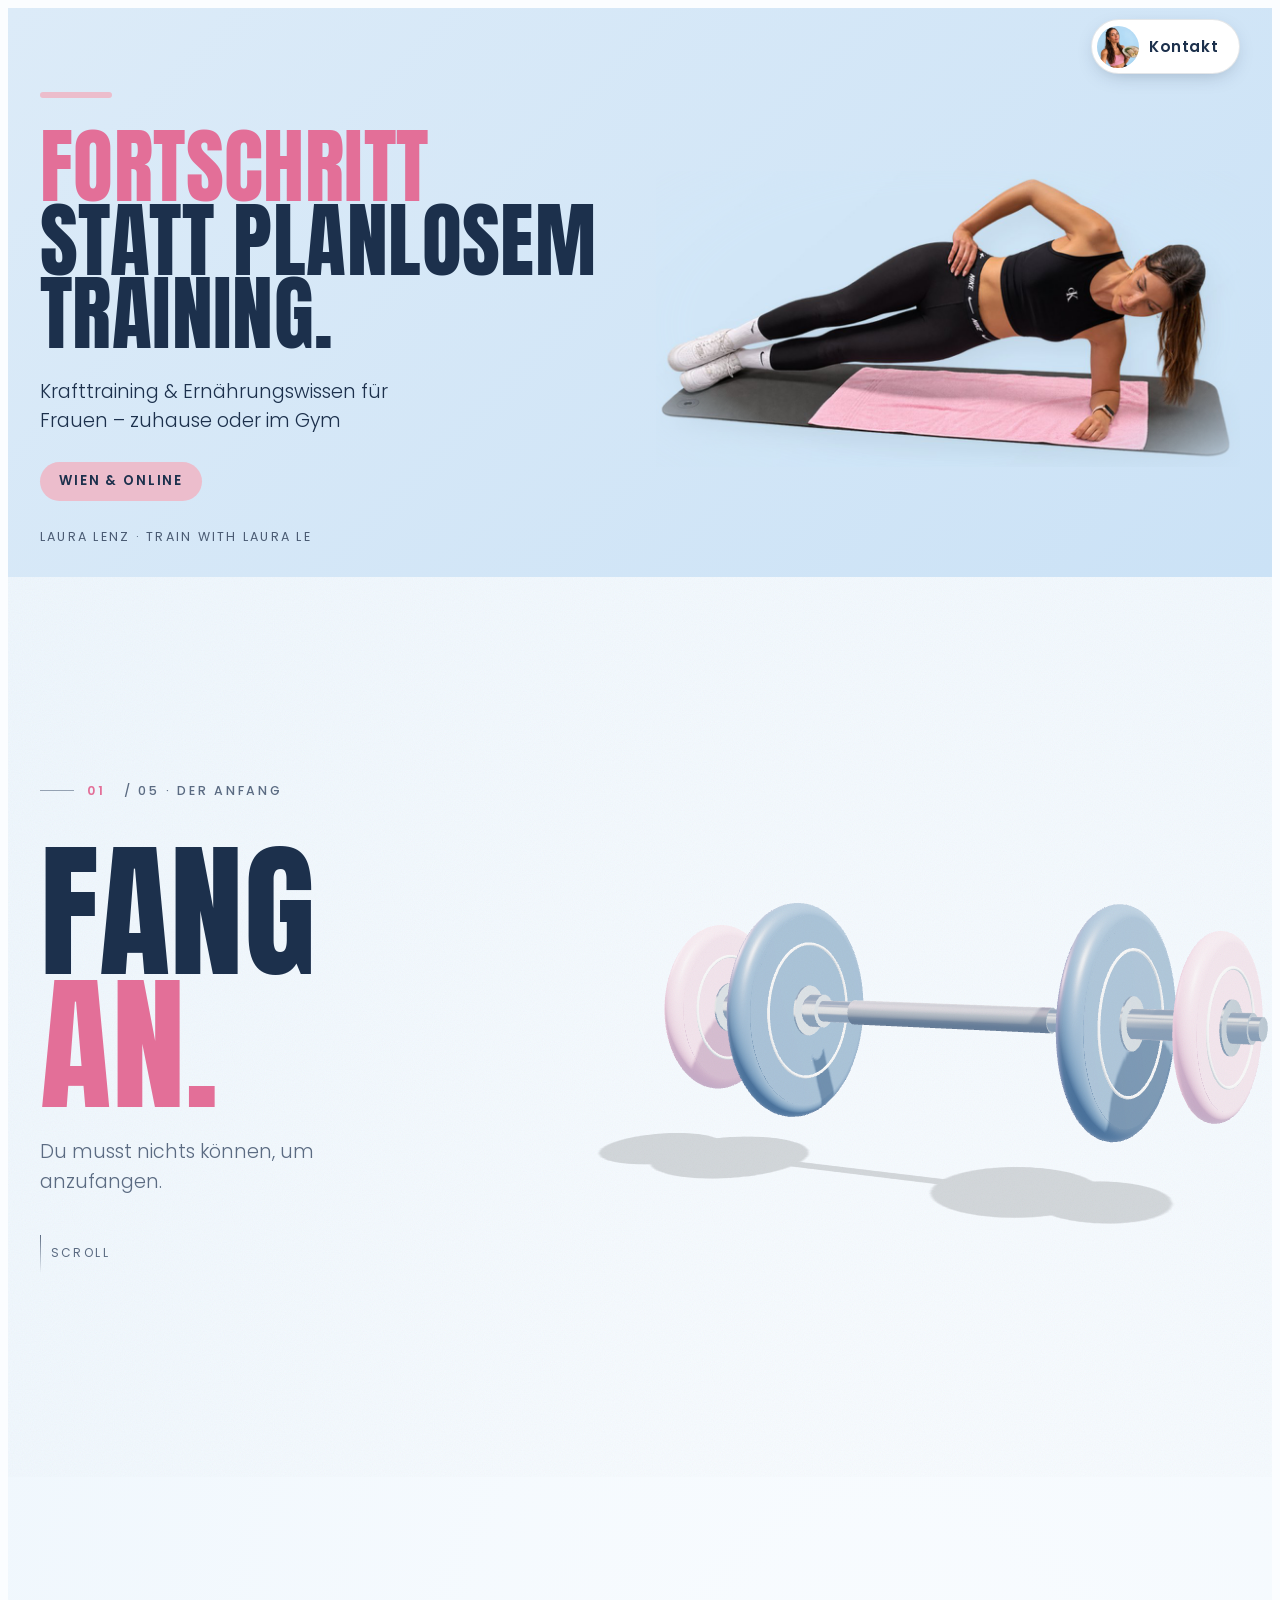
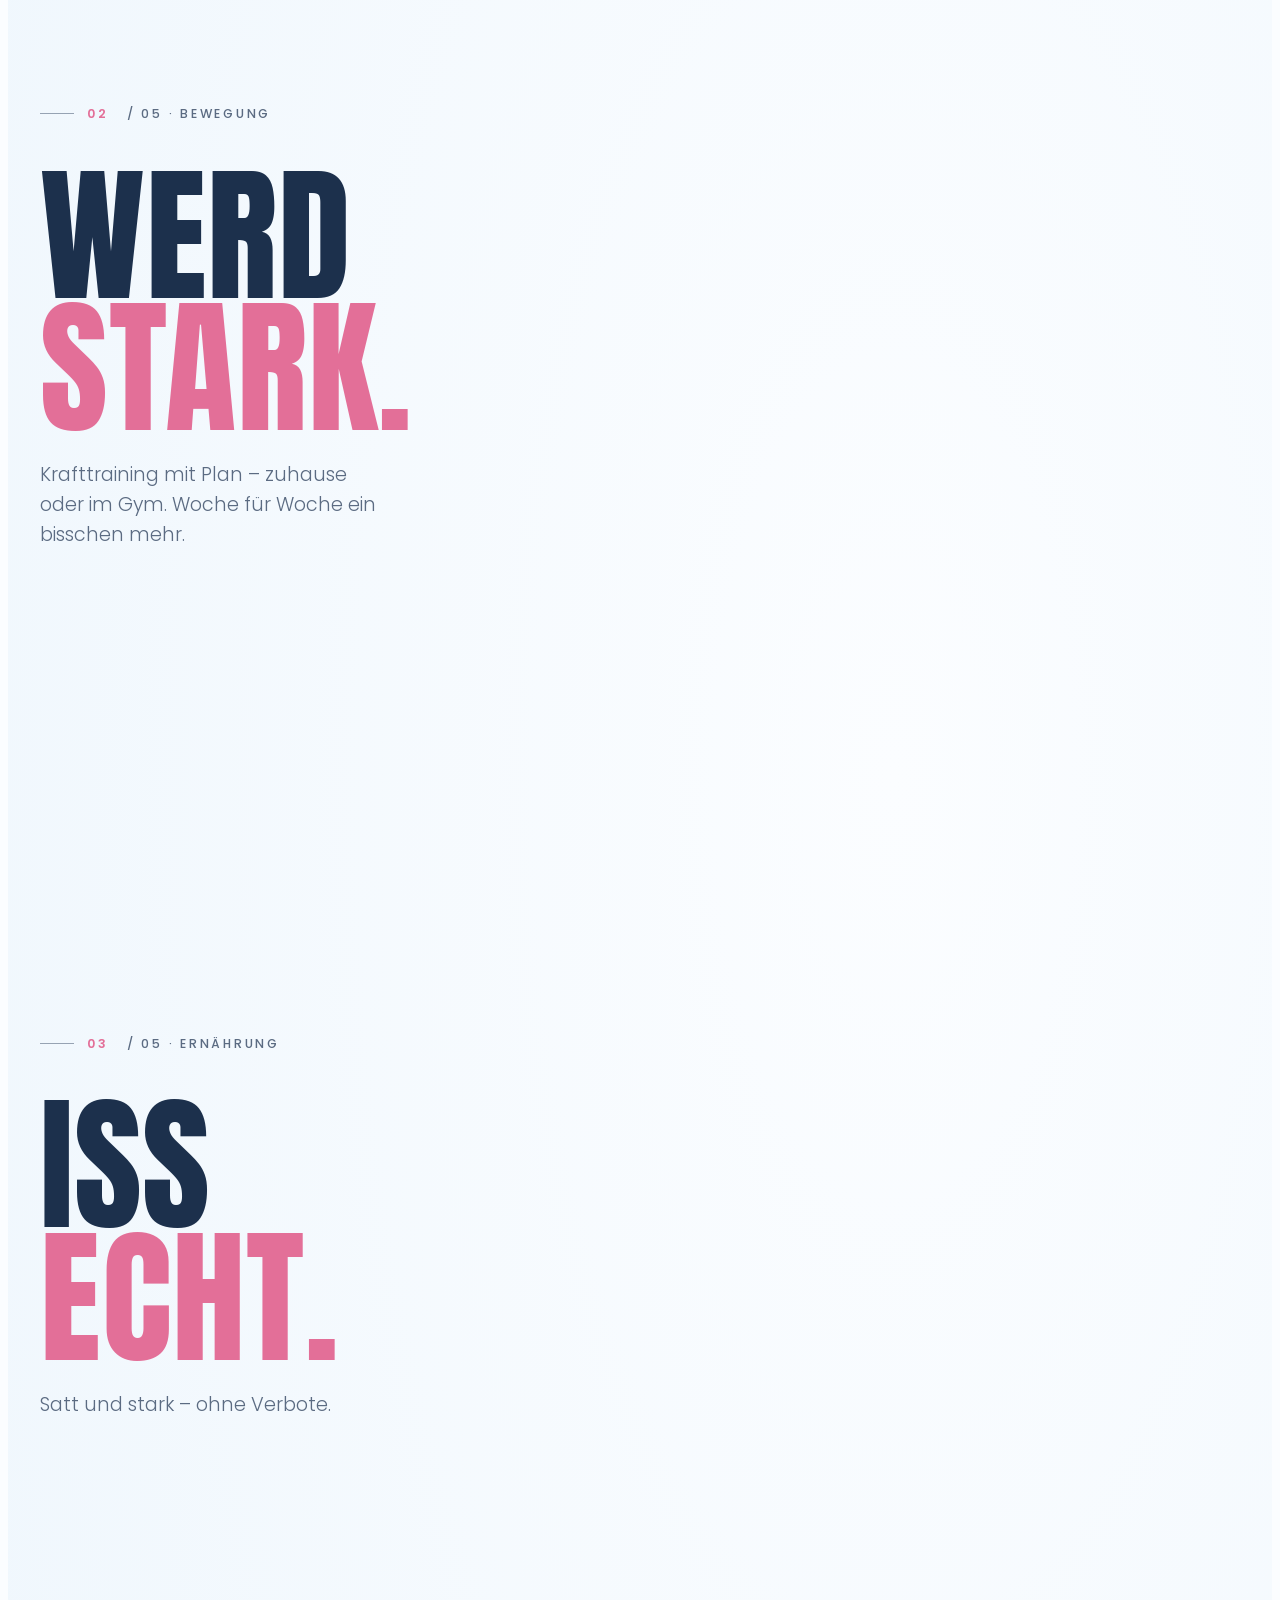
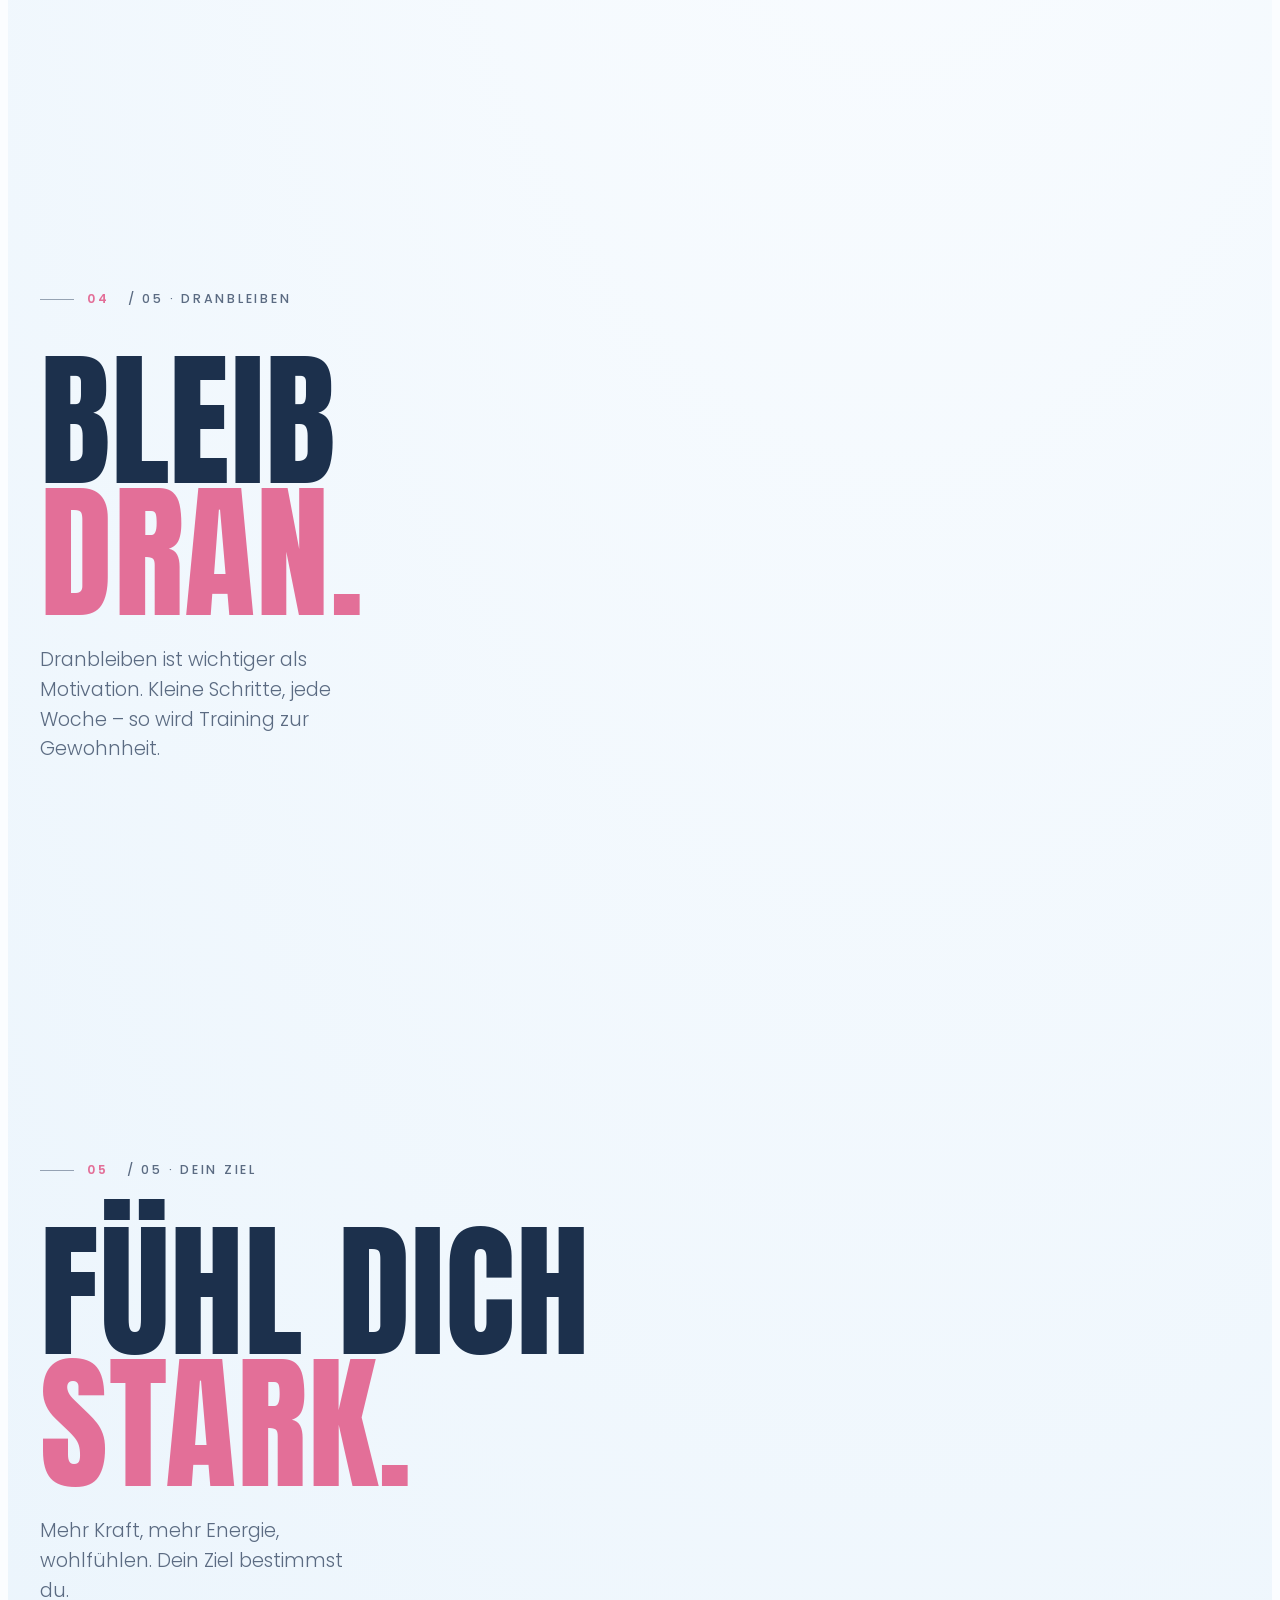
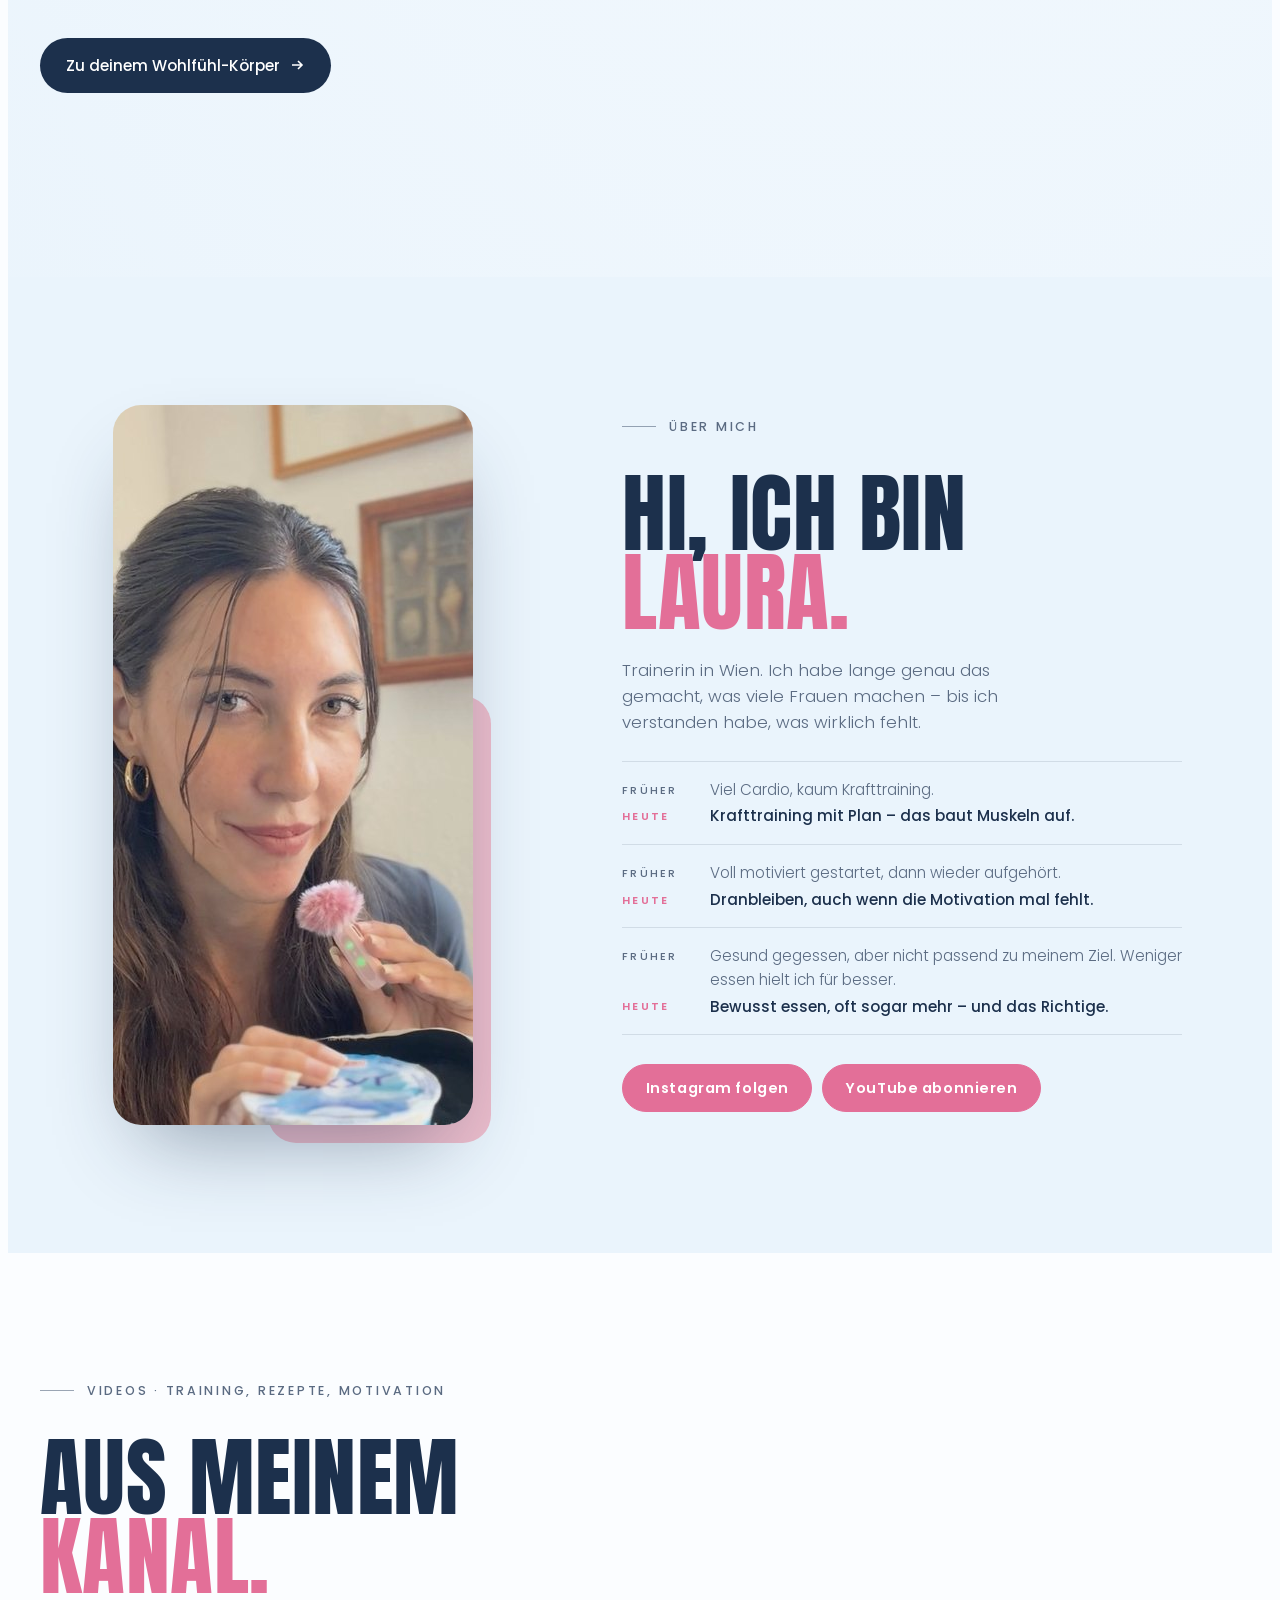
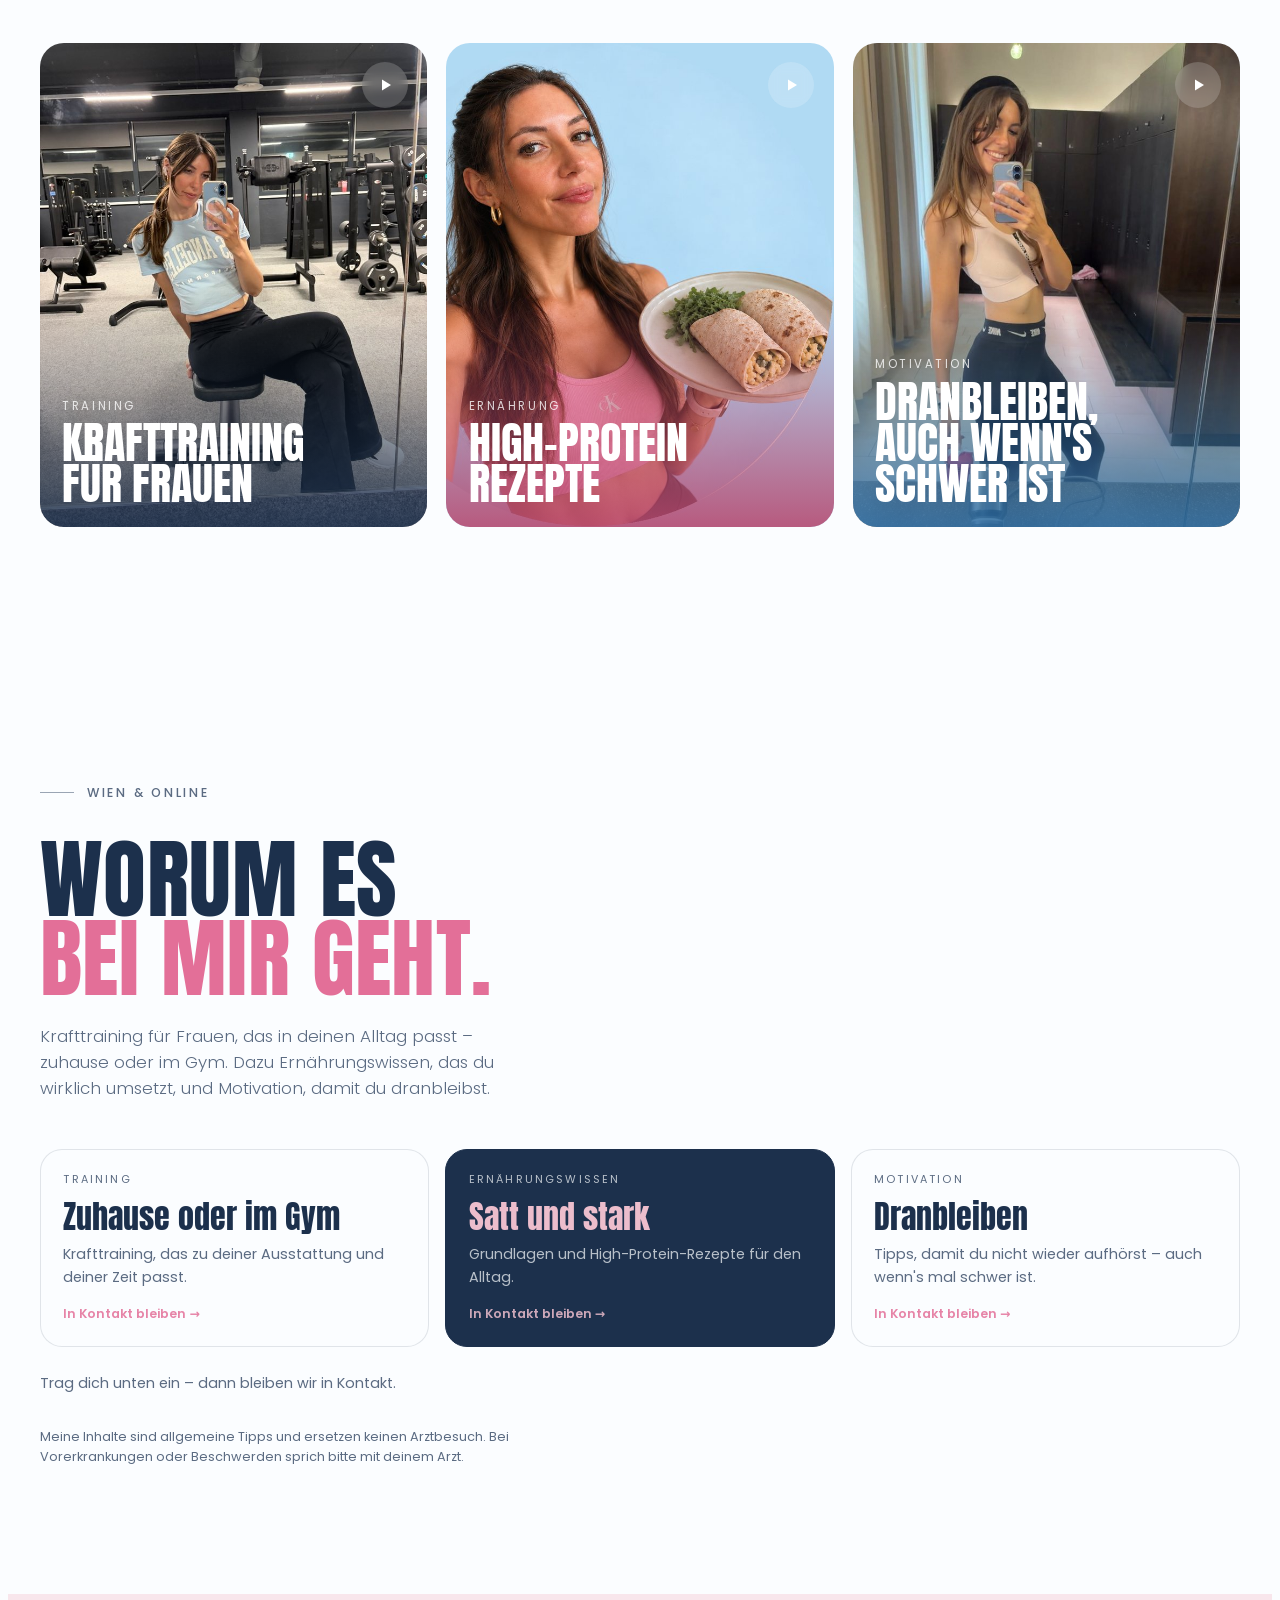
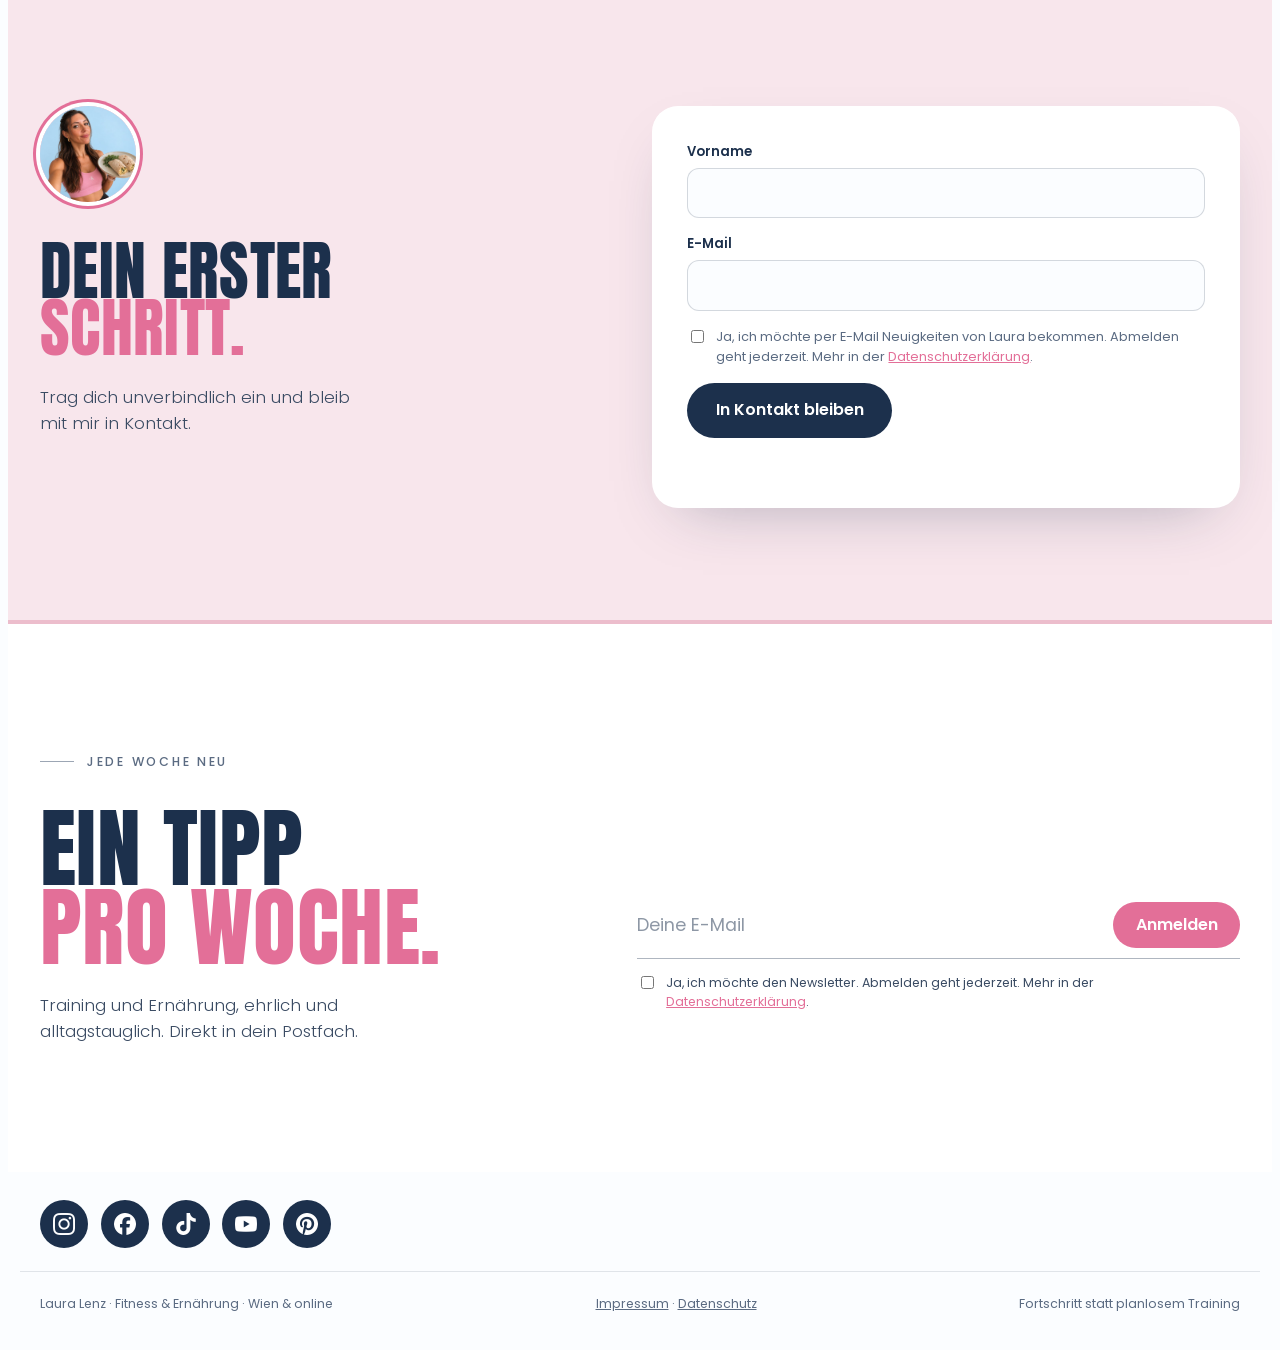
==== index.html @ eeb8c7cd "Footer: offizielle Plattform-Logos in Weiß statt Text Co-Authored-By: Claude Opus 5.5 <noreply@anthr" ====
<!doctype html>
<html lang="de">
<head>
<meta charset="utf-8">
<meta name="viewport" content="width=device-width, initial-scale=1, viewport-fit=cover">
<title>Train with Laura Le – Krafttraining & Ernährungswissen für Frauen</title>
<link rel="stylesheet" href="fonts.css">
<meta name="description" content="Krafttraining & Ernährungswissen für Frauen – zuhause oder im Gym. Laura Lenz, Wien & online. Fortschritt statt planlosem Training.">
<meta property="og:title" content="Train with Laura Le">
<meta property="og:description" content="Krafttraining & Ernährungswissen für Frauen – zuhause oder im Gym. Laura Lenz, Wien & online. Fortschritt statt planlosem Training.">
<meta property="og:image" content="https://trainwithlaurale.com/bilder/profilbild.jpg">
<link rel="icon" href="bilder/profilbild.jpg">
<style>
/* Layout: eine 3D-Bühne bleibt beim Scrollen stehen (sticky); darüber laufen 5 Stationen mit riesiger Überschrift links. Die Hantel bekommt beim Scrollen Scheiben, eine Schüssel füllt sich mit Beeren. */
:root{
  --bg:#FBFDFF;
  --bg-2:#EAF4FC;      /* Hauch Himmelblau */
  --navy:#1C304C;
  --mute:#5B6B82;
  --rose:#E36F98;
  --blush:#ECBDCC;
  --sky:#B5DCF5;
  --hair:rgba(28,48,76,.12);
  --f-head:"Anton","Impact","Arial Narrow",sans-serif;
  --f-body:"Poppins",system-ui,-apple-system,"Segoe UI",sans-serif;
}
@media (prefers-color-scheme:dark){:root:not([data-theme="light"]){
  --bg:#0F1B2D;--bg-2:#16273F;--navy:#EEF5FC;--mute:#A9BBD0;--rose:#F08AB0;--blush:#C98AA0;--sky:#8CC4F0;--hair:rgba(238,245,252,.14);color-scheme:dark}}
:root[data-theme="dark"]{
  --bg:#0F1B2D;--bg-2:#16273F;--navy:#EEF5FC;--mute:#A9BBD0;--rose:#F08AB0;--blush:#C98AA0;--sky:#8CC4F0;--hair:rgba(238,245,252,.14);color-scheme:dark}

*{box-sizing:border-box}
body{background:var(--bg);color:var(--navy);font-family:var(--f-body);font-weight:400;font-size:16px;line-height:1.55;-webkit-font-smoothing:antialiased}
.wrap{max-width:1240px;margin:0 auto;padding-left:max(20px,env(safe-area-inset-left,0px));padding-right:max(20px,env(safe-area-inset-right,0px))}
h1,h2{font-family:var(--f-head);font-weight:400;text-transform:uppercase;line-height:.9;letter-spacing:.005em;margin:0;padding-top:.16em}
/* Abstände – überall gleich: Beschriftung → Überschrift, Überschrift → Text, Text → Inhalt */
:root{--s-eyebrow:1.4rem;--s-lead:1.6rem;--s-block:3rem}
.idx + h1,.idx + h2{margin-top:var(--s-eyebrow)}
p{margin:0}
a{color:inherit}
:focus-visible{outline:2px solid var(--rose);outline-offset:4px;border-radius:4px}

/* Kopf */
header{position:fixed;inset:0 0 auto;z-index:20;padding-top:env(safe-area-inset-top,0px);transition:background .3s,box-shadow .3s}
header.solid{background:color-mix(in srgb,var(--bg) 86%,transparent);backdrop-filter:blur(12px);-webkit-backdrop-filter:blur(12px);box-shadow:0 1px 0 var(--hair)}
header .wrap{display:flex;align-items:center;justify-content:space-between;padding-block:1.2rem}
.logo{font-family:var(--f-head);font-weight:400;font-size:1.25rem;letter-spacing:.06em;text-transform:uppercase;line-height:1}
.logo i{font-style:normal;color:var(--rose)}
.pill{font:inherit;font-size:.82rem;font-weight:500;letter-spacing:.04em;color:var(--navy);text-decoration:none;padding:.6rem 1.15rem;border-radius:999px;border:1px solid var(--hair);background:color-mix(in srgb,var(--bg) 70%,transparent);backdrop-filter:blur(10px);-webkit-backdrop-filter:blur(10px);transition:background .3s,color .3s,border-color .3s}
.pill:hover{background:var(--navy);color:var(--bg);border-color:var(--navy)}
.me-pill{transition:background .3s,color .3s,border-color .3s,box-shadow .35s ease,transform .35s ease}
.me-pill,.me-pill:hover{background:#FFFFFF;color:#1C304C;font-weight:600}
.me-pill{box-shadow:0 6px 20px -8px rgba(28,48,76,.35)}
.me-pill:hover{border-color:var(--rose);box-shadow:0 0 0 3px var(--rose),0 12px 36px -10px color-mix(in srgb,var(--rose) 60%,transparent);transform:translateY(-2px)}

/* Banner oben (wie Lauras Banner) */
.hero{--hb1:#DCEBF8;--hb2:#CBE2F6;background:linear-gradient(135deg,var(--hb1),var(--hb2));color:#1C304C;padding-top:calc(env(safe-area-inset-top,0px) + 4.8rem);padding-bottom:1.5rem;overflow:hidden}
.hero-grid{display:grid;grid-template-columns:minmax(0,1fr) minmax(0,1fr);gap:2rem;align-items:center;min-height:min(52vh,480px)}
.hero-bar{display:block;width:72px;height:6px;border-radius:6px;background:#ECBDCC;margin-bottom:1.2rem}
.hero-h{font-family:var(--f-head);font-weight:400;text-transform:uppercase;letter-spacing:.005em;line-height:.9;font-size:clamp(2.8rem,6.4vw,5.6rem);color:#1C304C;margin:0}
.hero-h span{color:#E36F98}
.hero-h small{font-size:.62em;font-weight:700}
.hero-sub{margin-top:var(--s-lead);font-size:clamp(1rem,1.5vw,1.2rem);font-weight:300;color:#1C304C;max-width:34ch}
.hero-actions{display:flex;flex-wrap:wrap;align-items:center;gap:.8rem;margin-top:1.6rem}
.hero-pill{background:#ECBDCC;color:#1C304C;font-weight:600;font-size:.82rem;letter-spacing:.14em;text-transform:uppercase;padding:.6rem 1.2rem;border-radius:999px}
.hero-cta{display:inline-flex;align-items:center;gap:.6rem;background:#FFFFFF;color:#1C304C;font-weight:600;text-decoration:none;padding:.35rem 1.3rem .35rem .35rem;border-radius:999px;border:1px solid rgba(28,48,76,.12);box-shadow:0 6px 20px -8px rgba(28,48,76,.35);transition:box-shadow .35s ease,transform .35s ease,border-color .35s}
.hero-cta img{width:40px;height:40px;border-radius:50%;object-fit:cover;object-position:50% 35%}
.hero-cta:hover{border-color:#E36F98;box-shadow:0 0 0 3px #E36F98,0 12px 36px -10px rgba(227,111,152,.6);transform:translateY(-2px)}
.hero-by{margin-top:1.6rem;font-size:.78rem;letter-spacing:.18em;text-transform:uppercase;color:#4A5B73}
.hero-img{margin:0;min-width:0}
.hero-img img{display:block;width:100%;max-width:620px;margin-left:auto;height:auto;-webkit-mask-image:radial-gradient(ellipse 70% 72% at 50% 52%,#000 62%,transparent 100%);mask-image:radial-gradient(ellipse 70% 72% at 50% 52%,#000 62%,transparent 100%)}
@media (max-width:820px){.hero-grid{grid-template-columns:1fr;min-height:0;gap:.5rem}.hero-img img{width:112%;margin-left:-6%}.hero{padding-top:calc(env(safe-area-inset-top,0px) + 5.2rem)}}
#hdr-pill{transition:opacity .35s,transform .35s,box-shadow .35s,border-color .35s}
#hdr-pill.away{opacity:0;pointer-events:none;transform:translateY(-8px)}
/* Kontakt-Knopf: sanftes Atmen in Neonpink, 2 Atemzüge, dann Pause */
@keyframes pillGlow{
  0%,88%,100%{box-shadow:0 6px 20px -8px rgba(28,48,76,.35),0 0 0 0 rgba(255,79,160,0)}
  16%,32%,58%,74%{box-shadow:0 6px 20px -8px rgba(28,48,76,.35),0 0 0 3px rgba(255,79,160,.8),0 0 28px 5px rgba(255,79,160,.5)}
  45%{box-shadow:0 6px 20px -8px rgba(28,48,76,.35),0 0 0 2px rgba(255,79,160,.45),0 0 16px 2px rgba(255,79,160,.25)}
}
#hdr-pill:not(:hover):not(.away){animation:pillGlow 10s ease-in-out 1s infinite}
@media (prefers-reduced-motion:reduce){#hdr-pill{animation:none!important}}

header .wrap{justify-content:flex-end}

/* Bühne */
.story{position:relative;background:radial-gradient(120% 80% at 70% 40%,var(--bg) 0%,var(--bg-2) 100%)}
.stage{position:sticky;top:0;height:100vh;height:100svh;margin-bottom:-100vh;margin-bottom:-100svh;overflow:hidden;pointer-events:none}
.stage canvas{display:block;width:100%;height:100%}
.stage::after{content:"";position:absolute;inset:0;opacity:.06;mix-blend-mode:multiply;pointer-events:none;
  background-image:url("data:image/svg+xml;utf8,<svg xmlns='http://www.w3.org/2000/svg' width='160' height='160'><filter id='n'><feTurbulence type='fractalNoise' baseFrequency='.9' numOctaves='2' stitchTiles='stitch'/></filter><rect width='100%' height='100%' filter='url(%23n)'/></svg>")}
.no3d .stage{background:radial-gradient(40% 35% at 70% 50%,color-mix(in srgb,var(--blush) 55%,transparent),transparent 70%)}

.step{position:relative;z-index:2;min-height:100vh;min-height:100svh;display:flex;align-items:center}
.step .wrap{width:100%}
.txt{max-width:min(46%,560px)}
.idx{display:flex;align-items:center;gap:.8rem;font-size:.78rem;font-weight:500;letter-spacing:.22em;text-transform:uppercase;color:var(--mute);font-variant-numeric:tabular-nums}
.idx::before{content:"";width:34px;height:1px;background:currentColor;opacity:.6}
.idx b{color:var(--rose);font-weight:600}
.step h1,.step h2{font-size:clamp(4.2rem,11.5vw,10.5rem)}
.step h1 span,.step h2 span{color:var(--rose)}
.lead{margin-top:var(--s-lead);font-size:clamp(1rem,1.5vw,1.2rem);font-weight:300;color:var(--mute);max-width:28ch}
.cta{display:inline-flex;align-items:center;gap:.6rem;margin-top:2rem;font-weight:500;font-size:.95rem;text-decoration:none;color:#fff;background:var(--navy);padding:1rem 1.6rem;border-radius:999px;transition:background .3s,transform .3s}
:root[data-theme="dark"] .cta{color:#0F1B2D}
@media (prefers-color-scheme:dark){:root:not([data-theme="light"]) .cta{color:#0F1B2D}}
.cta:hover{background:var(--rose);color:#fff;transform:translateY(-2px)}
.cta svg{width:16px;height:16px}
.scroll-hint{margin-top:2.4rem;font-size:.75rem;letter-spacing:.2em;text-transform:uppercase;color:var(--mute);display:flex;align-items:center;gap:.6rem}
.scroll-hint i{width:1px;height:38px;background:linear-gradient(var(--mute),transparent);animation:drip 2.2s ease-in-out infinite}
@keyframes drip{0%{transform:scaleY(0);transform-origin:top}50%{transform:scaleY(1);transform-origin:top}51%{transform-origin:bottom}100%{transform:scaleY(0);transform-origin:bottom}}

/* Fortschritt rechts */
.rail{position:fixed;right:max(20px,calc(env(safe-area-inset-right,0px) + 20px));top:50%;transform:translateY(-50%);z-index:15;display:grid;gap:14px;transition:opacity .4s}
.rail a{display:flex;align-items:center;justify-content:flex-end;gap:.6rem;text-decoration:none;font-size:.7rem;letter-spacing:.18em;color:var(--mute)}
.rail a span{opacity:0;transform:translateX(6px);transition:.3s}
.rail a i{width:18px;height:1px;background:var(--mute);transition:width .4s,background .4s}
.rail a.on i{width:38px;background:var(--rose)}
.rail a.on span,.rail a:hover span{opacity:1;transform:none}
.rail.off{opacity:0;pointer-events:none}

@media (max-width:820px){
  .step{align-items:flex-end;padding-bottom:12vh}
  .txt{max-width:100%}
  .step h1,.step h2{font-size:clamp(3.6rem,19vw,6rem)}
  .rail{display:none}
  .step .wrap{background:linear-gradient(transparent,color-mix(in srgb,var(--bg) 80%,transparent) 30%);padding-block:2rem 0}
}


/* Über mich */
.me{padding-block:clamp(5rem,10vw,8rem);background:var(--bg-2)}
.me .wrap{display:grid;grid-template-columns:minmax(0,.9fr) minmax(0,1.1fr);gap:clamp(2rem,6vw,5rem);align-items:center}
.me figure{margin:0;position:relative;max-width:360px;justify-self:center;isolation:isolate}
.me img{display:block;width:100%;aspect-ratio:1/1;object-fit:cover;object-position:50% 50%;border-radius:28px;box-shadow:0 40px 80px -30px rgba(28,48,76,.45)}
.me figure::before{content:"";position:absolute;inset:auto -18px -18px auto;width:62%;height:62%;border-radius:28px;background:var(--blush);z-index:-1}
.me h2{font-size:clamp(3rem,7vw,5.5rem)}
.me h2 span{color:var(--rose)}
.me p{margin-top:var(--s-lead);font-weight:300;color:var(--mute);max-width:38ch;font-size:1.05rem}
.me .links{display:flex;flex-wrap:wrap;gap:.6rem;margin-top:1.8rem}
.me .links .pill{background:var(--rose);border-color:var(--rose);color:#FFFFFF;font-weight:600;font-size:.9rem;padding:.75rem 1.4rem;transition:box-shadow .35s ease,transform .35s ease}
.me .links .pill:hover,.me .links .pill:focus-visible{background:var(--rose);color:#FFFFFF;border-color:var(--rose);box-shadow:0 0 0 3px var(--bg),0 0 0 6px var(--rose),0 14px 40px -8px color-mix(in srgb,var(--rose) 75%,transparent);transform:translateY(-2px);outline:none}
@media (max-width:820px){.me .wrap{grid-template-columns:1fr}.me figure{max-width:280px;justify-self:start}}

.then{list-style:none;margin:var(--s-lead) 0 0;padding:0;display:grid;gap:0;border-top:1px solid var(--hair);max-width:560px}
.then li{display:grid;grid-template-columns:72px minmax(0,1fr);gap:.2rem 1rem;padding-block:1rem;border-bottom:1px solid var(--hair);font-size:.95rem}
.then em,.then b{font-style:normal;font-size:.68rem;letter-spacing:.2em;text-transform:uppercase;padding-top:.3rem}
.then em{color:var(--mute);font-weight:500}
.then em+span{color:var(--mute);font-weight:300}
.then b{color:var(--rose);font-weight:600}
.then b+span{font-weight:500;color:var(--navy)}

.det{display:grid;gap:.7rem;min-width:0}
.det span{color:var(--mute);font-weight:300}
.det ul{list-style:none;margin:0;padding:0;display:grid;gap:.35rem;font-size:.92rem}
.det li{position:relative;padding-left:1.1rem}
.det li::before{content:"";position:absolute;left:0;top:.65em;width:6px;height:6px;border-radius:50%;background:var(--rose)}
.nobind{margin-top:1.6rem;font-size:.9rem;font-weight:500;color:var(--navy)}

.olead{margin-top:var(--s-lead);font-weight:300;color:var(--mute);max-width:46ch;font-size:1.05rem}
.prices{display:grid;grid-template-columns:repeat(4,minmax(0,1fr));gap:1rem;margin-top:var(--s-block)}
.price{border:1px solid var(--hair);border-radius:22px;padding:1.4rem;display:grid;gap:.2rem;align-content:start;min-width:0;background:var(--bg)}
.price small{font-size:.68rem;letter-spacing:.2em;text-transform:uppercase;color:var(--mute)}
.price b{font-weight:500;font-size:1rem;min-height:2.6em}
.price strong{font-family:var(--f-head);font-weight:400;font-size:clamp(2.6rem,4vw,3.4rem);line-height:1;margin-top:.6rem;font-variant-numeric:tabular-nums}
.price span{font-size:.82rem;color:var(--mute)}
.price.hi{background:var(--navy);color:var(--bg);border-color:var(--navy)}
.price.hi small,.price.hi span{color:color-mix(in srgb,var(--bg) 70%,transparent)}
.price.hi strong{color:var(--blush)}
.price strong{font-size:clamp(1.8rem,2.6vw,2.3rem);line-height:1.02;margin:.5rem 0 .4rem;overflow-wrap:break-word;hyphens:auto}
.price{transition:box-shadow .35s ease,transform .35s ease,border-color .35s ease}
.price:hover{border-color:var(--rose);box-shadow:0 0 0 3px var(--rose),0 18px 50px -12px color-mix(in srgb,var(--rose) 55%,transparent);transform:translateY(-4px)}
.pnote{margin-top:1rem;font-size:.9rem;color:var(--mute)}
.monthly{margin-top:1.4rem;padding:1.1rem 1.4rem;border-radius:18px;background:color-mix(in srgb,var(--blush) 35%,var(--bg));max-width:760px;font-weight:300}
.monthly b{font-weight:600;color:var(--rose)}
@media (max-width:900px){.prices{grid-template-columns:repeat(2,minmax(0,1fr))}}
@media (max-width:460px){.prices{grid-template-columns:1fr}.price b{min-height:0}}
.acc{margin-top:var(--s-block);border-top:1px solid var(--hair)}
.acc details{border-bottom:1px solid var(--hair)}
.acc summary{list-style:none;cursor:pointer;display:flex;justify-content:space-between;align-items:center;gap:1rem;padding-block:1.4rem;font-family:var(--f-head);font-size:clamp(1.4rem,2.6vw,2rem);text-transform:uppercase;letter-spacing:.01em}
.acc summary::-webkit-details-marker{display:none}
.acc summary::after{content:"+";font-family:var(--f-body);font-weight:300;font-size:1.6rem;color:var(--rose);transition:transform .3s}
.acc details[open] summary::after{transform:rotate(45deg)}
.acc details>*:not(summary){margin-bottom:1.8rem}
.steps{margin:0;padding:0;list-style:none;counter-reset:st;display:grid;gap:1.1rem;max-width:760px}
.steps li{counter-increment:st;display:grid;grid-template-columns:44px minmax(0,1fr);gap:.2rem 1rem}
.steps li::before{content:counter(st,decimal-leading-zero);grid-row:span 2;font-size:.78rem;font-weight:600;letter-spacing:.12em;color:var(--rose);padding-top:.2rem}
.steps b{font-weight:500}
.steps span{color:var(--mute);font-weight:300}
.dots2{list-style:none;margin:0;padding:0;display:grid;gap:.5rem;max-width:760px}
.dots2 li{position:relative;padding-left:1.2rem;font-weight:300}
.dots2 li::before{content:"";position:absolute;left:0;top:.68em;width:6px;height:6px;border-radius:50%;background:var(--rose)}
.two{display:grid;grid-template-columns:repeat(2,minmax(0,1fr));gap:2rem;max-width:900px}
.two h3{font-size:.75rem;letter-spacing:.2em;text-transform:uppercase;color:var(--mute);font-weight:600;margin:0 0 .8rem}
@media (max-width:700px){.two{grid-template-columns:1fr}}
.tbl{overflow-x:auto;max-width:760px}
table{border-collapse:collapse;width:100%;min-width:440px;font-variant-numeric:tabular-nums}
th,td{padding:.8rem .6rem;text-align:right;border-bottom:1px solid var(--hair);font-weight:400}
thead th{font-size:.7rem;letter-spacing:.16em;text-transform:uppercase;color:var(--mute);font-weight:500}
tbody th{text-align:left;font-weight:500}
tbody tr:last-child td{color:var(--rose);font-weight:600}
.hint{margin-top:2rem;font-size:.8rem;color:var(--mute);max-width:60ch}

.me-pill{display:inline-flex;align-items:center;gap:.6rem;padding:.35rem 1.3rem .35rem .35rem;font-size:.95rem}
.me-pill img{width:42px;height:42px;border-radius:50%;object-fit:cover;object-position:50% 35%;display:block}
.social-row{padding-bottom:1.4rem;margin-bottom:1.4rem;border-bottom:1px solid var(--hair)}
.social{display:flex;flex-wrap:wrap;gap:.6rem}
.social{gap:.8rem}
.social a{display:grid;place-items:center;width:48px;height:48px;border-radius:50%;background:#1C304C;border:1px solid var(--hair);transition:box-shadow .35s ease,transform .35s ease}
.social a img{width:24px;height:24px;object-fit:contain;display:block}
.social a:hover,.social a:focus-visible{box-shadow:0 0 0 3px var(--bg),0 0 0 6px #E36F98,0 12px 30px -8px rgba(227,111,152,.7);transform:translateY(-2px);outline:none}

.hello{display:inline-flex;align-items:center;gap:1rem;margin-top:2rem;padding:.5rem 1.4rem .5rem .5rem;border-radius:999px;background:color-mix(in srgb,var(--bg) 80%,transparent);border:1px solid var(--hair);text-decoration:none;color:var(--navy);backdrop-filter:blur(8px);-webkit-backdrop-filter:blur(8px);transition:background .3s,transform .3s}
.hello:hover{transform:translateY(-2px);background:var(--bg)}
.hello img{width:84px;height:84px;border-radius:50%;object-fit:cover;object-position:50% 30%;box-shadow:0 0 0 3px var(--blush)}
.hello span{display:grid;gap:.15rem;font-size:.9rem;color:var(--mute);font-weight:300}
.hello b{font-weight:600;color:var(--navy);font-size:1.05rem}
.soft{display:inline-block;margin-top:1.2rem;font-size:.9rem;font-weight:500;color:var(--rose);text-decoration:none;border-bottom:1px solid currentColor}
@media (max-width:820px){.hello img{width:64px;height:64px}}
.logo{white-space:nowrap}
@media (max-width:420px){.logo{font-size:1rem}}

/* Kennenlernen */
.kl{background:#F8E6EC;color:#1C304C;padding-block:clamp(4.5rem,9vw,7rem)}
.kl-grid{display:grid;grid-template-columns:minmax(0,1fr) minmax(0,1.1fr);gap:clamp(2rem,6vw,5rem);align-items:start}
.kl h2{font-size:clamp(2.6rem,5vw,4.4rem);color:#1C304C;overflow-wrap:break-word}
.kl h2 span{color:#E36F98}
.kl p{margin-top:var(--s-lead);font-weight:300;max-width:34ch;font-size:1.05rem;color:#3A4B63}
.kl-me img{width:96px;height:96px;border-radius:50%;object-fit:cover;object-position:50% 35%;box-shadow:0 0 0 4px #FFFFFF,0 0 0 7px #E36F98;margin-bottom:var(--s-eyebrow)}
.kl-mail{font-size:.9rem!important}
.kl-mail code{font-family:var(--f-body);user-select:all;border-bottom:1px solid currentColor}
.kl-form{background:#FFFFFF;border-radius:26px;padding:clamp(1.4rem,3vw,2.2rem);display:grid;gap:1rem;box-shadow:0 24px 60px -30px rgba(28,48,76,.35);min-width:0}
.f{display:grid;gap:.35rem}
.f label{font-size:.82rem;font-weight:600;color:#1C304C}
.f i{font-style:normal;font-weight:400;color:#5B6B82}
.f input,.f select,.f textarea{width:100%;font:inherit;font-size:1rem;color:#1C304C;background:#FBFDFF;border:1px solid rgba(28,48,76,.18);border-radius:12px;padding:.75rem .9rem;transition:border-color .25s,box-shadow .25s}
.f input:focus,.f select:focus,.f textarea:focus{outline:none;border-color:#E36F98;box-shadow:0 0 0 3px rgba(227,111,152,.25)}
.kl-check{display:flex;gap:.6rem;align-items:flex-start;font-size:.8rem;color:#5B6B82}
.kl-check a{color:#E36F98}
.kl-btn{justify-self:start;font:inherit;font-weight:600;font-size:1rem;color:#FFFFFF;background:#1C304C;border:0;border-radius:999px;padding:.95rem 1.8rem;cursor:pointer;transition:background .3s,box-shadow .35s,transform .35s}
.kl-btn:hover{background:#E36F98;box-shadow:0 12px 36px -10px rgba(227,111,152,.6);transform:translateY(-2px)}
#kl-out{font-size:.9rem;font-weight:500;color:#B8496F;min-height:1.3em}
@media (max-width:820px){.kl-grid{grid-template-columns:1fr}}
a.price{text-decoration:none;color:inherit;cursor:pointer}
a.price.hi{color:var(--bg)}
.price::after{content:"Anfragen →";font-size:.78rem;font-weight:600;color:var(--rose);margin-top:.8rem;opacity:.85}
.price.hi::after{color:var(--blush)}

/* Aus meinem Kanal */
.feed{padding-block:clamp(5rem,10vw,8rem)}
.feed h2{font-size:clamp(3rem,7vw,5.5rem)}
.feed h2 span{color:var(--rose)}
.tiles{display:grid;grid-template-columns:repeat(3,minmax(0,1fr));gap:1.2rem;margin-top:var(--s-block)}
.tile{position:relative;display:flex;flex-direction:column;justify-content:flex-end;aspect-ratio:4/5;max-width:100%;border-radius:24px;overflow:hidden;text-decoration:none;color:#fff;padding:1.4rem;isolation:isolate;transition:transform .5s cubic-bezier(.2,.8,.2,1)}
.tile:hover{transform:translateY(-6px)}
.tile{transition:transform .5s cubic-bezier(.2,.8,.2,1),box-shadow .35s ease}
.tile:hover{box-shadow:0 0 0 3px var(--rose),0 18px 50px -12px color-mix(in srgb,var(--rose) 55%,transparent)}
.tile .tile-bg{position:absolute;inset:0;width:100%;height:100%;object-fit:cover;z-index:-2;transition:transform .8s cubic-bezier(.2,.8,.2,1)}
.tile:hover .tile-bg{transform:scale(1.04)}
.tile::before{content:"";position:absolute;inset:0;z-index:-1;background:linear-gradient(to top,color-mix(in srgb,var(--tint) 88%,transparent) 0%,color-mix(in srgb,var(--tint) 30%,transparent) 30%,transparent 50%)}

.tile small{font-size:.72rem;letter-spacing:.22em;text-transform:uppercase;opacity:.8}
.tile b{font-family:var(--f-head);font-weight:400;font-size:clamp(2rem,3.4vw,2.8rem);text-transform:uppercase;line-height:.95;margin-top:.4rem}
.tile .play{position:absolute;top:1.2rem;right:1.2rem;width:46px;height:46px;border-radius:50%;background:rgba(255,255,255,.18);backdrop-filter:blur(6px);-webkit-backdrop-filter:blur(6px);display:grid;place-items:center}
.tile .play svg{width:16px;height:16px;margin-left:2px}
.tile .note{font-size:.72rem;opacity:.7;margin-top:.6rem}
@media (max-width:820px){.tiles{grid-template-columns:1fr}.tile{aspect-ratio:16/11}}

/* Nach der Geschichte */
.after{position:relative;z-index:3;background:var(--bg)}
.offer{padding-block:clamp(5rem,10vw,8rem)}
.offer h2,.nl h2{font-size:clamp(3rem,7vw,5.5rem)}
.offer h2 span,.nl h2 span{color:var(--rose)}
.rows{margin-top:var(--s-block);border-top:1px solid var(--hair)}
.row{display:grid;grid-template-columns:80px 1fr 1.4fr;gap:1.5rem;align-items:baseline;padding-block:1.8rem;border-bottom:1px solid var(--hair)}
.row em{font-style:normal;font-size:.78rem;letter-spacing:.2em;color:var(--rose);font-weight:600}
.row b{font-family:var(--f-head);font-weight:400;font-size:clamp(1.6rem,3vw,2.4rem);text-transform:uppercase;letter-spacing:.01em}

@media (max-width:700px){.row{grid-template-columns:1fr;gap:.4rem}}

.nl,.kl{color-scheme:light}
.nl{background:#FFFFFF;color:#1C304C;padding-block:clamp(5rem,10vw,8rem);border-top:4px solid #ECBDCC}
.nl .wrap{display:grid;grid-template-columns:minmax(0,1fr) minmax(0,1.1fr);gap:2rem 3rem;align-items:end}
.nl .eyebrow{font-size:.72rem;letter-spacing:.2em;text-transform:uppercase;color:#5B6B82;font-weight:600}
.nl h2.nl-h{font-size:clamp(3rem,7vw,5.5rem)}
.nl h2{color:#1C304C}
.nl h2 span{color:#E36F98}
.nl p{margin-top:var(--s-lead);font-weight:300;color:#3A4B63;max-width:34ch;font-size:1.05rem}
form{display:grid;gap:.9rem}
.field{display:flex;gap:.5rem;border-bottom:1px solid rgba(28,48,76,.35);padding-bottom:.6rem}
.field input{flex:1;min-width:0;background:transparent;border:0;color:#1C304C;font:inherit;font-size:1.1rem;padding:.4rem 0;outline:none}
.field input::placeholder{color:rgba(28,48,76,.5)}
.field button{background:#E36F98;color:#FFFFFF;border:0;border-radius:999px;font:inherit;font-weight:600;padding:.65rem 1.4rem;cursor:pointer;transition:background .3s,box-shadow .35s,transform .35s}
.field button:hover{background:#1C304C;box-shadow:0 10px 30px -10px rgba(227,111,152,.6);transform:translateY(-2px)}
.check{display:flex;gap:.6rem;align-items:flex-start;font-size:.78rem;color:#3A4B63}
.check a{color:#E36F98}
#nl-msg{font-size:.85rem;min-height:1.3em;color:#B8496F;font-weight:500}
@media (max-width:820px){.nl .wrap{grid-template-columns:1fr;align-items:start}}
#nl{min-width:0;max-width:100%}
.nl .wrap>*{min-width:0}
@media (max-width:560px){
  .field{flex-direction:column;align-items:stretch;gap:.9rem;border-bottom:0;padding-bottom:0}
  .field input{border-bottom:1px solid rgba(28,48,76,.35);padding:.6rem 0}
  .field button{width:100%;padding:.9rem 1.4rem;font-size:1rem}
}

footer{padding-block:1.8rem;font-size:.78rem;color:var(--mute);background:var(--bg)}
footer .wrap{display:flex;flex-wrap:wrap;gap:.6rem 2rem;justify-content:space-between}
.todo{border:1px solid var(--rose);color:var(--rose);border-radius:4px;padding:0 .3rem;font-size:.68rem;font-weight:600}

@media (prefers-reduced-motion:reduce){*{animation:none!important;transition:none!important}}
.vis{display:grid;grid-template-columns:repeat(3,minmax(0,1fr));gap:1rem;margin-top:var(--s-block);margin-bottom:var(--s-lead)}
.vis>a{border:1px solid var(--hair);border-radius:22px;padding:1.4rem;display:grid;gap:.2rem;align-content:start;min-width:0;background:var(--bg)}
.vis small{font-size:.68rem;letter-spacing:.2em;text-transform:uppercase;color:var(--mute)}
.vis strong{font-family:var(--f-head);font-weight:400;font-size:clamp(1.7rem,2.5vw,2.2rem);line-height:1.05;margin:.5rem 0 .4rem}
.vis span{font-size:.9rem;color:var(--mute)}
.vis>a.hi{background:var(--navy);color:var(--bg);border-color:var(--navy)}
.vis>a.hi small,.vis>a.hi span{color:color-mix(in srgb,var(--bg) 70%,transparent)}
.vis>a.hi strong{color:var(--blush)}
.vis>a{text-decoration:none;color:inherit;cursor:pointer;transition:box-shadow .35s ease,transform .35s ease,border-color .35s ease}
.vis>a.hi{color:var(--bg)}
.vis>a::after{content:"In Kontakt bleiben →";font-size:.78rem;font-weight:600;color:var(--rose);margin-top:.8rem;opacity:.85}
.vis>a.hi::after{color:var(--blush)}
.vis>a:hover,.vis>a:focus-visible{border-color:var(--rose);box-shadow:0 0 0 3px var(--rose),0 18px 50px -12px color-mix(in srgb,var(--rose) 55%,transparent);transform:translateY(-4px);outline:none}
@media (max-width:760px){.vis{grid-template-columns:1fr}}
</style>
</head>
<body>
<header>
  <div class="wrap">
    <span></span>
    <a class="pill me-pill" id="hdr-pill" href="#kennenlernen"><img src="bilder/profilbild.jpg" alt="" width="28" height="28">Kontakt</a>
  </div>
</header>

<nav class="rail" id="rail" aria-label="Stationen">
  <a href="#s1"><span>01</span><i></i></a><a href="#s2"><span>02</span><i></i></a><a href="#s3"><span>03</span><i></i></a><a href="#s4"><span>04</span><i></i></a><a href="#s5"><span>05</span><i></i></a>
</nav>

<main>
  <section class="hero" id="start">
    <div class="wrap hero-grid">
      <div class="hero-txt">
        <span class="hero-bar" aria-hidden="true"></span>
        <h1 class="hero-h"><span>Fortschritt</span><br>statt planlosem<br>Training.</h1>
        <p class="hero-sub">Krafttraining &amp; Ernährungswissen für Frauen – zuhause oder im Gym</p>
        <div class="hero-actions">
          <span class="hero-pill">Wien &amp; online</span>
        </div>
        <p class="hero-by">Laura Lenz · Train with Laura Le</p>
      </div>
      <figure class="hero-img"><img src="bilder/laura-plank.jpg" alt="Laura Lenz im Seitstütz auf der Trainingsmatte" width="1200" height="608"></figure>
    </div>
  </section>

  <div class="story" id="story">
    <div class="stage" aria-hidden="true"><canvas id="gl"></canvas></div>

    <section class="step" id="s1">
      <div class="wrap"><div class="txt">
        <div class="idx"><b>01</b>&nbsp;/ 05 · Der Anfang</div>
        <h2>Fang<br><span>an.</span></h2>
        <p class="lead">Du musst nichts können, um anzufangen.</p>
        <div class="scroll-hint"><i></i>Scroll</div>
      </div></div>
    </section>

    <section class="step" id="s2">
      <div class="wrap"><div class="txt">
        <div class="idx"><b>02</b>&nbsp;/ 05 · Bewegung</div>
        <h2>Werd<br><span>stark.</span></h2>
        <p class="lead">Krafttraining mit Plan – zuhause oder im Gym. Woche für Woche ein bisschen mehr.</p>
      </div></div>
    </section>

    <section class="step" id="s3">
      <div class="wrap"><div class="txt">
        <div class="idx"><b>03</b>&nbsp;/ 05 · Ernährung</div>
        <h2>Iss<br><span>echt.</span></h2>
        <p class="lead">Satt und stark – ohne Verbote.</p>
      </div></div>
    </section>

    <section class="step" id="s4">
      <div class="wrap"><div class="txt">
        <div class="idx"><b>04</b>&nbsp;/ 05 · Dranbleiben</div>
        <h2>Bleib<br><span>dran.</span></h2>
        <p class="lead">Dranbleiben ist wichtiger als Motivation. Kleine Schritte, jede Woche – so wird Training zur Gewohnheit.</p>
      </div></div>
    </section>

    <section class="step" id="s5">
      <div class="wrap"><div class="txt">
        <div class="idx"><b>05</b>&nbsp;/ 05 · Dein Ziel</div>
        <h2>Fühl dich<br><span>stark.</span></h2>
        <p class="lead">Mehr Kraft, mehr Energie, wohlfühlen. Dein Ziel bestimmst du.</p>
        <a class="cta" href="#kennenlernen">Zu deinem Wohlfühl-Körper
          <svg viewBox="0 0 16 16" fill="none" stroke="currentColor" stroke-width="1.6"><path d="M3 8h10M9 4l4 4-4 4"/></svg></a>
      </div></div>
    </section>
  </div>

  <div class="after">
    <section class="me" id="laura">
      <div class="wrap">
        <figure><img src="bilder/laura.jpg" alt="Laura Lenz, Trainerin in Wien, lächelt in die Kamera" width="720" height="720"></figure>
        <div>
          <div class="idx">Über mich</div>
          <h2>Hi, ich bin<br><span>Laura.</span></h2>
          <p>Trainerin in Wien. Ich habe lange genau das gemacht, was viele Frauen machen – bis ich verstanden habe, was wirklich fehlt.</p>
          <ul class="then">
            <li><em>Früher</em><span>Viel Cardio, kaum Krafttraining.</span><b>Heute</b><span>Krafttraining mit Plan – das baut Muskeln auf.</span></li>
            <li><em>Früher</em><span>Voll motiviert gestartet, dann wieder aufgehört.</span><b>Heute</b><span>Dranbleiben, auch wenn die Motivation mal fehlt.</span></li>
            <li><em>Früher</em><span>Gesund gegessen, aber nicht passend zu meinem Ziel. Weniger essen hielt ich für besser.</span><b>Heute</b><span>Bewusst essen, oft sogar mehr – und das Richtige.</span></li>
          </ul>
          <div class="links">
            <a class="pill" href="https://www.instagram.com/train.with.laura_le/" target="_blank" rel="noopener">Instagram folgen</a>
            <a class="pill" href="https://www.youtube.com/@train.with.laura_le" target="_blank" rel="noopener">YouTube abonnieren</a>
          </div>
        </div>
      </div>
    </section>

    <section class="feed" id="kanal">
      <div class="wrap">
        <div class="idx">Videos · Training, Rezepte, Motivation</div>
        <h2>Aus meinem<br><span>Kanal.</span></h2>
        <div class="tiles">
          <a class="tile" style="--tint:#1C304C" href="https://www.youtube.com/watch?v=6zldYJqsipA&amp;list=PLFhLNUpnVUJs" target="_blank" rel="noopener">
            <img class="tile-bg" src="bilder/kachel-training.jpg" alt="" width="720" height="900" style="object-position:50% 35%">
            <span class="play"><svg viewBox="0 0 16 16" fill="#fff"><path d="M4 2.5v11l9-5.5z"/></svg></span>
            <small>Training</small><b>Krafttraining<br>für Frauen</b></a>
          <a class="tile" style="--tint:#B8496F" href="https://www.youtube.com/watch?v=2IbRu9a-Cbo&amp;list=PLA7Cfw3egtvQ" target="_blank" rel="noopener">
            <img class="tile-bg" src="bilder/kachel-rezepte.jpg" alt="" width="720" height="900" style="object-position:50% 30%">
            <span class="play"><svg viewBox="0 0 16 16" fill="#fff"><path d="M4 2.5v11l9-5.5z"/></svg></span>
            <small>Ernährung</small><b>High-Protein<br>Rezepte</b></a>
          <a class="tile" style="--tint:#2F6FA6" href="https://www.youtube.com/watch?v=aXF5a9Yvxqw&amp;list=PLMKPXR2cJyg8" target="_blank" rel="noopener">
            <img class="tile-bg" src="bilder/kachel-dranbleiben.jpg" alt="" width="720" height="900" style="object-position:50% 25%">
            <span class="play"><svg viewBox="0 0 16 16" fill="#fff"><path d="M4 2.5v11l9-5.5z"/></svg></span>
            <small>Motivation</small><b>Dranbleiben,<br>auch wenn's schwer ist</b></a>
        </div>
      </div>
    </section>

    <section class="offer" id="projekt">
      <div class="wrap">
        <div class="idx">Wien &amp; online</div>
        <h2>Worum es<br><span>bei mir geht.</span></h2>
        <p class="olead">Krafttraining für Frauen, das in deinen Alltag passt – zuhause oder im Gym. Dazu Ernährungswissen, das du wirklich umsetzt, und Motivation, damit du dranbleibst.</p>
        <div class="vis">
          <a href="#kennenlernen"><small>Training</small><strong>Zuhause oder im Gym</strong><span>Krafttraining, das zu deiner Ausstattung und deiner Zeit passt.</span></a>
          <a class="hi" href="#kennenlernen"><small>Ernährungswissen</small><strong>Satt und stark</strong><span>Grundlagen und High-Protein-Rezepte für den Alltag.</span></a>
          <a href="#kennenlernen"><small>Motivation</small><strong>Dranbleiben</strong><span>Tipps, damit du nicht wieder aufhörst – auch wenn's mal schwer ist.</span></a>
        </div>
        <p class="pnote">Trag dich unten ein – dann bleiben wir in Kontakt.</p>
        <p class="hint">Meine Inhalte sind allgemeine Tipps und ersetzen keinen Arztbesuch. Bei Vorerkrankungen oder Beschwerden sprich bitte mit deinem Arzt.</p>
      </div>
    </section>

    <section class="kl" id="kennenlernen">
      <div class="wrap kl-grid">
        <div>
          <div class="kl-me"><img src="bilder/profilbild.jpg" alt="Laura Lenz" width="96" height="96"></div>
          <h2>Dein erster<br><span>Schritt.</span></h2>
          <p>Trag dich unverbindlich ein und bleib mit mir in Kontakt.</p>
        </div>
        <form id="kl-form" class="kl-form" novalidate>
          <div class="f"><label for="kl-name">Vorname</label><input id="kl-name" name="vorname" type="text" autocomplete="given-name" required></div>
          <div class="f"><label for="kl-mail">E-Mail</label><input id="kl-mail" name="email" type="email" autocomplete="email" required></div>
          <label class="kl-check" for="kl-ok"><input id="kl-ok" type="checkbox" required> <span>Ja, ich möchte per E-Mail Neuigkeiten von Laura bekommen. Abmelden geht jederzeit. Mehr in der <a href="datenschutz.html">Datenschutzerklärung</a>.</span></label>
          <button type="submit" class="kl-btn">In Kontakt bleiben</button>
          <span id="kl-out" aria-live="polite"></span>
        </form>
      </div>
    </section>

    <section class="nl" id="newsletter">
      <div class="wrap">
        <div>
          <div class="idx">Jede Woche neu</div>
          <h2 class="nl-h">Ein Tipp<br><span>pro Woche.</span></h2>
          <p>Training und Ernährung, ehrlich und alltagstauglich. Direkt in dein Postfach.</p>
        </div>
        <form id="nl" novalidate>
          <div class="field">
            <label for="nl-mail" class="sr" style="position:absolute;left:-9999px">E-Mail</label>
            <input id="nl-mail" type="email" autocomplete="email" placeholder="Deine E-Mail" required>
            <button type="submit">Anmelden</button>
          </div>
          <label class="check" for="nl-ok"><input id="nl-ok" type="checkbox" required> <span>Ja, ich möchte den Newsletter. Abmelden geht jederzeit. Mehr in der <a href="datenschutz.html">Datenschutzerklärung</a>.</span></label>
          <span id="nl-msg" aria-live="polite"></span>
        </form>
      </div>
    </section>

    <footer>
      <div class="wrap social-row">
        <nav class="social" aria-label="Social Media">
          <a href="https://www.instagram.com/train.with.laura_le/" target="_blank" rel="noopener" aria-label="Instagram" title="Instagram"><img src="bilder/logo-instagram.png" alt="" width="24" height="24"></a>
          <a href="https://www.facebook.com/train.with.laura.le" target="_blank" rel="noopener" aria-label="Facebook" title="Facebook"><img src="bilder/logo-facebook.png" alt="" width="24" height="24"></a>
          <a href="https://www.tiktok.com/@train.with.laura_le" target="_blank" rel="noopener" aria-label="TikTok" title="TikTok"><img src="bilder/logo-tiktok.png" alt="" width="24" height="24"></a>
          <a href="https://www.youtube.com/@train.with.laura_le" target="_blank" rel="noopener" aria-label="YouTube" title="YouTube"><img src="bilder/logo-youtube.png" alt="" width="24" height="24"></a>
          <a href="https://at.pinterest.com/trainwithlaurale/" target="_blank" rel="noopener" aria-label="Pinterest" title="Pinterest"><img src="bilder/logo-pinterest.png" alt="" width="24" height="24"></a>
        </nav>
      </div>
      <div class="wrap">
        <span>Laura Lenz · Fitness &amp; Ernährung · Wien &amp; online</span>
        <span><a href="impressum.html">Impressum</a> · <a href="datenschutz.html">Datenschutz</a></span>
        <span>Fortschritt statt planlosem Training</span>
      </div>
    </footer>
  </div>
</main>

<script src="js/three.min.js"></script>
<script>
(function(){
  /* ---------- Seite: Schiene + Formular ---------- */
  var steps=[].slice.call(document.querySelectorAll('.step')),
      rail=document.getElementById('rail'),links=[].slice.call(rail.querySelectorAll('a')),
      story=document.getElementById('story'),hdr=document.querySelector('header'),hero=document.getElementById('start'),hp=document.getElementById('hdr-pill');
  function storyProgress(){
    var r=story.getBoundingClientRect(),h=r.height-window.innerHeight;
    return h>0?Math.min(1,Math.max(0,-r.top/h)):0;
  }
  function onScroll(){
    var vh=window.innerHeight,cur=0;
    steps.forEach(function(s,i){if(s.getBoundingClientRect().top<vh*.5)cur=i;});
    links.forEach(function(a,i){a.classList.toggle('on',i===cur);});
    rail.classList.toggle('off',story.getBoundingClientRect().bottom<vh*.6||hero.getBoundingClientRect().bottom>vh*.4);
    hdr.classList.toggle('solid',story.getBoundingClientRect().bottom<vh*.15);
  }
  window.addEventListener('scroll',onScroll,{passive:true});onScroll();

  var klForm=document.getElementById('kl-form'),klOut=document.getElementById('kl-out');
  klForm.addEventListener('submit',function(e){e.preventDefault();
    klOut.textContent=klForm.checkValidity()?'Danke! Im echten Betrieb bekommst du jetzt eine Bestätigungs-Mail.':'Bitte Vorname, E-Mail und das Häkchen ausfüllen.';});
  var f=document.getElementById('nl'),m=document.getElementById('nl-msg');
  f.addEventListener('submit',function(e){e.preventDefault();
    m.textContent=f.checkValidity()?'Danke! Im echten Betrieb kommt jetzt eine Bestätigungs-Mail.':'Bitte E-Mail eintragen und das Häkchen setzen.';});

  /* ---------- 3D-Bühne ---------- */
  if(typeof THREE==='undefined'){document.documentElement.classList.add('no3d');return;}
  var canvas=document.getElementById('gl'),renderer;
  try{renderer=new THREE.WebGLRenderer({canvas:canvas,antialias:true,alpha:true});}
  catch(err){document.documentElement.classList.add('no3d');return;}
  var reduce=window.matchMedia('(prefers-reduced-motion: reduce)').matches;
  renderer.setPixelRatio(Math.min(window.devicePixelRatio||1,2));
  renderer.outputEncoding=THREE.sRGBEncoding;
  renderer.toneMapping=THREE.ACESFilmicToneMapping;
  renderer.toneMappingExposure=1.05;
  renderer.shadowMap.enabled=true;
  renderer.shadowMap.type=THREE.PCFSoftShadowMap;

  var scene=new THREE.Scene();
  var camera=new THREE.PerspectiveCamera(28,1,0.1,100);

  /* Umgebung für Spiegelungen: Softboxen in Markenfarben */
  (function(){
    var env=new THREE.Scene();
    env.add(new THREE.Mesh(new THREE.SphereGeometry(20,32,16),new THREE.MeshBasicMaterial({color:0x2a3b55,side:THREE.BackSide})));
    function box(c,w,h,x,y,z){var p=new THREE.Mesh(new THREE.PlaneGeometry(w,h),new THREE.MeshBasicMaterial({color:c,side:THREE.DoubleSide}));p.position.set(x,y,z);p.lookAt(0,0,0);env.add(p);}
    box(0xffffff,14,5,0,9,2);      // oben weiß
    box(0xffffff,4,10,-9,2,3);     // links weiß
    box(0xB5DCF5,8,10,9,1,-2);     // rechts himmelblau
    box(0xECBDCC,10,4,0,-2,-9);    // hinten rosa
    box(0xffffff,3,3,4,5,9);       // vorne Lichtpunkt
    var pm=new THREE.PMREMGenerator(renderer);
    scene.environment=pm.fromScene(env,0.03).texture;
  })();

  /* Licht */
  var key=new THREE.DirectionalLight(0xffffff,2.2);key.position.set(3,6,4);key.castShadow=true;
  key.shadow.mapSize.set(2048,2048);key.shadow.camera.left=-5;key.shadow.camera.right=5;key.shadow.camera.top=5;key.shadow.camera.bottom=-5;key.shadow.bias=-0.0004;
  scene.add(key);
  var rim=new THREE.PointLight(0xE36F98,1.6,14);rim.position.set(-4,2,-3);scene.add(rim);
  scene.add(new THREE.HemisphereLight(0xffffff,0xB5DCF5,0.5));

  var ground=new THREE.Mesh(new THREE.PlaneGeometry(40,40),new THREE.ShadowMaterial({opacity:.14}));
  ground.rotation.x=-Math.PI/2;ground.position.y=-0.62;ground.receiveShadow=true;scene.add(ground);

  /* Materialien */
  var chrome=new THREE.MeshStandardMaterial({color:0xdfe5ec,metalness:1,roughness:.16,envMapIntensity:1.3});
  var knurl=new THREE.MeshStandardMaterial({color:0xb9c2cc,metalness:1,roughness:.48});
  function satin(c){return new THREE.MeshPhysicalMaterial({color:c,metalness:0,roughness:.42,clearcoat:.7,clearcoatRoughness:.35,envMapIntensity:1});}
  var mNavy=satin(0x1C304C),mRose=satin(0xE36F98),mSky=satin(0x8CC4EE);

  /* Hantel */
  var db=new THREE.Group();scene.add(db);
  function cyl(r,len,mat,x){var g=new THREE.CylinderGeometry(r,r,len,64,1);var m=new THREE.Mesh(g,mat);m.rotation.z=Math.PI/2;m.position.x=x||0;m.castShadow=true;m.receiveShadow=true;return m;}
  db.add(cyl(.055,3.3,chrome));
  db.add(cyl(.062,1.15,knurl));
  [-.8,.8].forEach(function(x){db.add(cyl(.085,.07,chrome,x));db.add(cyl(.072,.8,chrome,x*1.5));});

  function plate(R,t,mat){
    var g=new THREE.Group(),r=t/2;
    var body=new THREE.Mesh(new THREE.CylinderGeometry(R-r,R-r,t,72,1),mat);body.rotation.z=Math.PI/2;
    var rimT=new THREE.Mesh(new THREE.TorusGeometry(R-r,r,24,96),mat);rimT.rotation.y=Math.PI/2;
    var hub=new THREE.Mesh(new THREE.CylinderGeometry(.13,.13,t+.02,48,1),chrome);hub.rotation.z=Math.PI/2;
    var ring=new THREE.Mesh(new THREE.TorusGeometry(R*.62,.008,12,96),satin(0xffffff));ring.rotation.y=Math.PI/2;ring.position.x=t/2+.002;
    [body,rimT,hub].forEach(function(m){m.castShadow=true;m.receiveShadow=true;g.add(m);});g.add(ring);
    var ring2=ring.clone();ring2.position.x=-t/2-.002;g.add(ring2);
    return g;
  }
  /* Scheiben-Sätze: [Radius, Dicke, Material, Position, Start, Dauer] */
  var sets=[
    {R:.56,t:.13,m:mNavy,x:.93,a:.55,d:.55},
    {R:.44,t:.11,m:mRose,x:1.07,a:.95,d:.5},
    {R:.33,t:.09,m:mSky,x:1.19,a:2.55,d:.55}
  ];
  sets.forEach(function(s){
    s.L=plate(s.R,s.t,s.m);s.Rt=plate(s.R,s.t,s.m);db.add(s.L);db.add(s.Rt);
  });

  /* Schüssel mit Topfen und Beeren */
  var bowl=new THREE.Group();scene.add(bowl);
  var prof=[[0,0],[.26,0],[.3,.015],[.46,.14],[.58,.32],[.64,.47],[.655,.5],[.64,.505],[.6,.47],[.53,.33],[.42,.17],[.24,.07],[0,.07]].map(function(p){return new THREE.Vector2(p[0],p[1]);});
  var ceramic=new THREE.MeshPhysicalMaterial({color:0xB5DCF5,roughness:.3,clearcoat:1,clearcoatRoughness:.12,side:THREE.DoubleSide});
  var bm=new THREE.Mesh(new THREE.LatheGeometry(prof,96),ceramic);bm.castShadow=true;bm.receiveShadow=true;bowl.add(bm);
  var cream=new THREE.MeshStandardMaterial({color:0xF7F2EA,roughness:.92});
  var top=new THREE.Mesh(new THREE.SphereGeometry(.56,64,24),cream);top.scale.set(1,.12,1);top.position.y=.4;top.receiveShadow=true;bowl.add(top);
  var berries=[],blue=new THREE.MeshPhysicalMaterial({color:0x26345e,roughness:.28,clearcoat:.5}),rasp=new THREE.MeshStandardMaterial({color:0xD9467A,roughness:.62});
  var spots=[[.0,.05],[.18,.12],[-.2,.1],[.1,-.2],[-.12,-.18],[.28,-.05],[-.3,-.04],[.05,.3],[-.06,.18],[.22,.26],[-.24,.24],[.32,.16]];
  spots.forEach(function(p,i){
    var isB=i%3!==0,r=isB?.065:.085;
    var g=isB?new THREE.SphereGeometry(r,32,16):new THREE.IcosahedronGeometry(r,2);
    var b=new THREE.Mesh(g,isB?blue:rasp);b.castShadow=true;
    b.userData={x:p[0],z:p[1],y:.43+r*.6,del:i*.045};b.position.set(p[0],3,p[1]);bowl.add(b);berries.push(b);
  });
  bowl.scale.setScalar(1.05);
  db.scale.setScalar(.72);

  /* Choreografie: Werte je Station 0..4 */
  var K={
    dbX:[0,0,-.85,0,-.7], dbY:[0,0,.32,.22,.28], dbRY:[1.05,-.55,-.75,.5,-.6], dbRZ:[.1,.02,.12,-.06,.07],
    bwX:[2.4,2.4,.85,2.6,.9], bwY:[-4,-4,-.62,-4,-.62], bwRY:[0,0,.3,.6,.1],
    cX:[-.3,0,.1,0,0], cY:[.35,.75,1.35,.85,1.5], cZ:[4.6,6.4,7.2,6.6,8.2], tX:[.25,0,-.05,0,.05], tY:[0,0,0,.1,.05]
  };
  function ease(t){return t<.5?4*t*t*t:1-Math.pow(-2*t+2,3)/2;}
  function kf(arr,s){var i=Math.min(3,Math.floor(s)),f=ease(Math.min(1,Math.max(0,s-i)));return arr[i]+(arr[i+1]-arr[i])*f;}
  function clamp01(v){return Math.max(0,Math.min(1,v));}
  function outCubic(t){return 1-Math.pow(1-t,3);}

  var cur=storyProgress(),W=0,H=0,mobile=false;
  function resize(){
    W=canvas.clientWidth;H=canvas.clientHeight;mobile=W/H<.85;
    renderer.setSize(W,H,false);camera.aspect=W/H;
    if(mobile)camera.setViewOffset(W,H,0,H*.24,W,H);else camera.setViewOffset(W,H,-W*.25,0,W,H);
    camera.updateProjectionMatrix();
  }
  window.addEventListener('resize',resize);resize();

  var clock=new THREE.Clock(),tgt=new THREE.Vector3();
  function frame(){
    var t=clock.getElapsedTime();
    cur+=(storyProgress()-cur)*.075;
    var s=cur*4,sway=reduce?0:1,zoom=mobile?1.45:1;

    db.position.set(kf(K.dbX,s),kf(K.dbY,s)+Math.sin(t*.9)*.03*sway,0);
    db.rotation.y=kf(K.dbRY,s)+Math.sin(t*.35)*.06*sway;
    db.rotation.z=kf(K.dbRZ,s);
    sets.forEach(function(p){
      var e=outCubic(clamp01((s-p.a)/p.d)),off=(1-e)*2.6,vis=e>.002;
      p.L.visible=p.Rt.visible=vis;
      p.L.position.x=-(p.x+off);p.Rt.position.x=p.x+off;
      p.L.rotation.x=p.Rt.rotation.x=(1-e)*2.2;
    });
    bowl.position.set(kf(K.bwX,s),kf(K.bwY,s),.3);
    bowl.rotation.y=kf(K.bwRY,s)+t*.05*sway;
    var fall=clamp01((s-1.55)/.9);
    berries.forEach(function(b){
      var u=b.userData,e=clamp01((fall-u.del)/.5),bounce=e<1?outCubic(e):1;
      b.position.set(u.x,u.y+(1-bounce)*3.2,u.z);b.visible=e>0;
      b.rotation.x=(1-e)*4;
    });
    camera.position.set(kf(K.cX,s)+Math.sin(t*.2)*.08*sway,kf(K.cY,s),kf(K.cZ,s)*zoom);
    tgt.set(kf(K.tX,s),kf(K.tY,s),0);camera.lookAt(tgt);
    renderer.render(scene,camera);
    requestAnimationFrame(frame);
  }
  requestAnimationFrame(frame);
})();
</script>

</body>
</html>
---- fonts.css ----
@font-face{font-family:'Anton';font-style:normal;font-weight:400;font-display:swap;src:url(fonts/Anton-Regular.woff) format('woff')}
@font-face{font-family:'Poppins';font-style:normal;font-weight:300;font-display:swap;src:url(fonts/Poppins-Light.woff) format('woff')}
@font-face{font-family:'Poppins';font-style:normal;font-weight:400;font-display:swap;src:url(fonts/Poppins-Regular.woff) format('woff')}
@font-face{font-family:'Poppins';font-style:normal;font-weight:500;font-display:swap;src:url(fonts/Poppins-Medium.woff) format('woff')}
@font-face{font-family:'Poppins';font-style:normal;font-weight:600;font-display:swap;src:url(fonts/Poppins-SemiBold.woff) format('woff')}
@font-face{font-family:'Poppins';font-style:normal;font-weight:700;font-display:swap;src:url(fonts/Poppins-Bold.woff) format('woff')}
@font-face{font-family:'Poppins';font-style:normal;font-weight:800;font-display:swap;src:url(fonts/Poppins-ExtraBold.woff) format('woff')}
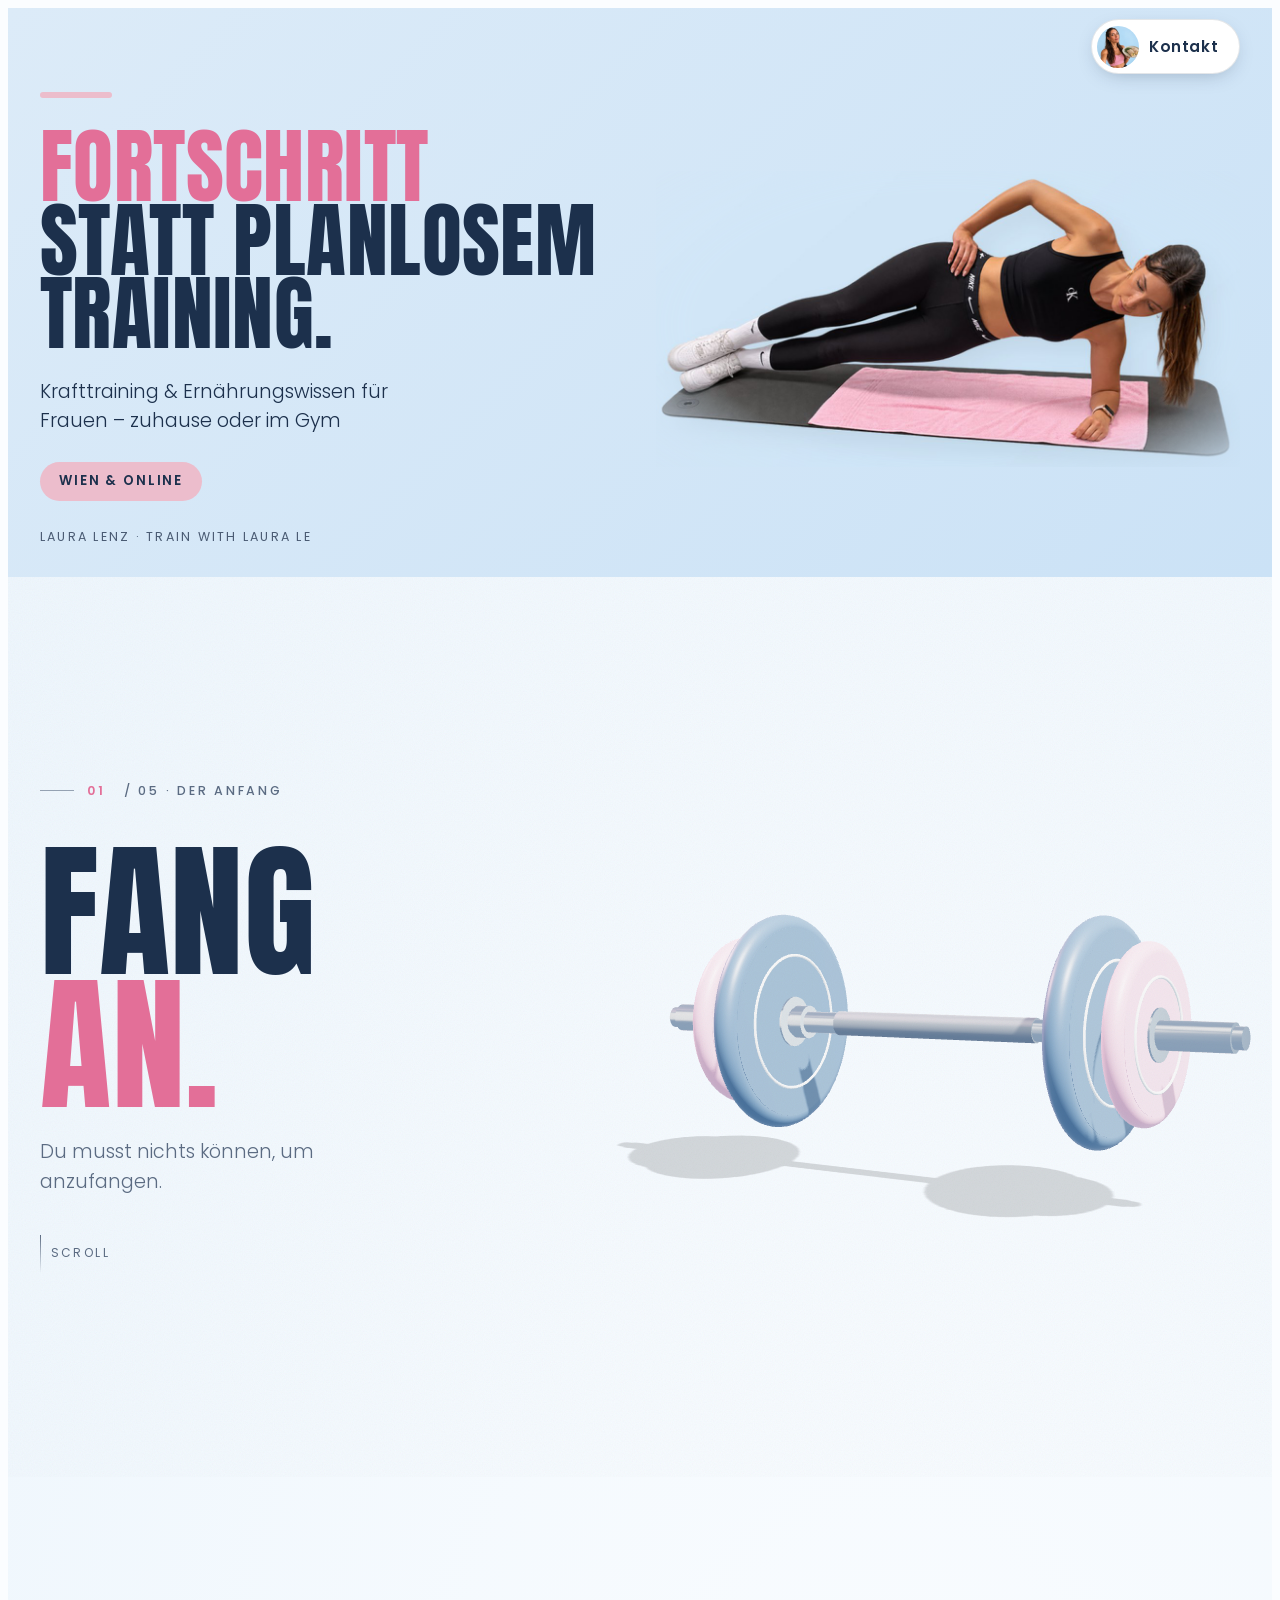
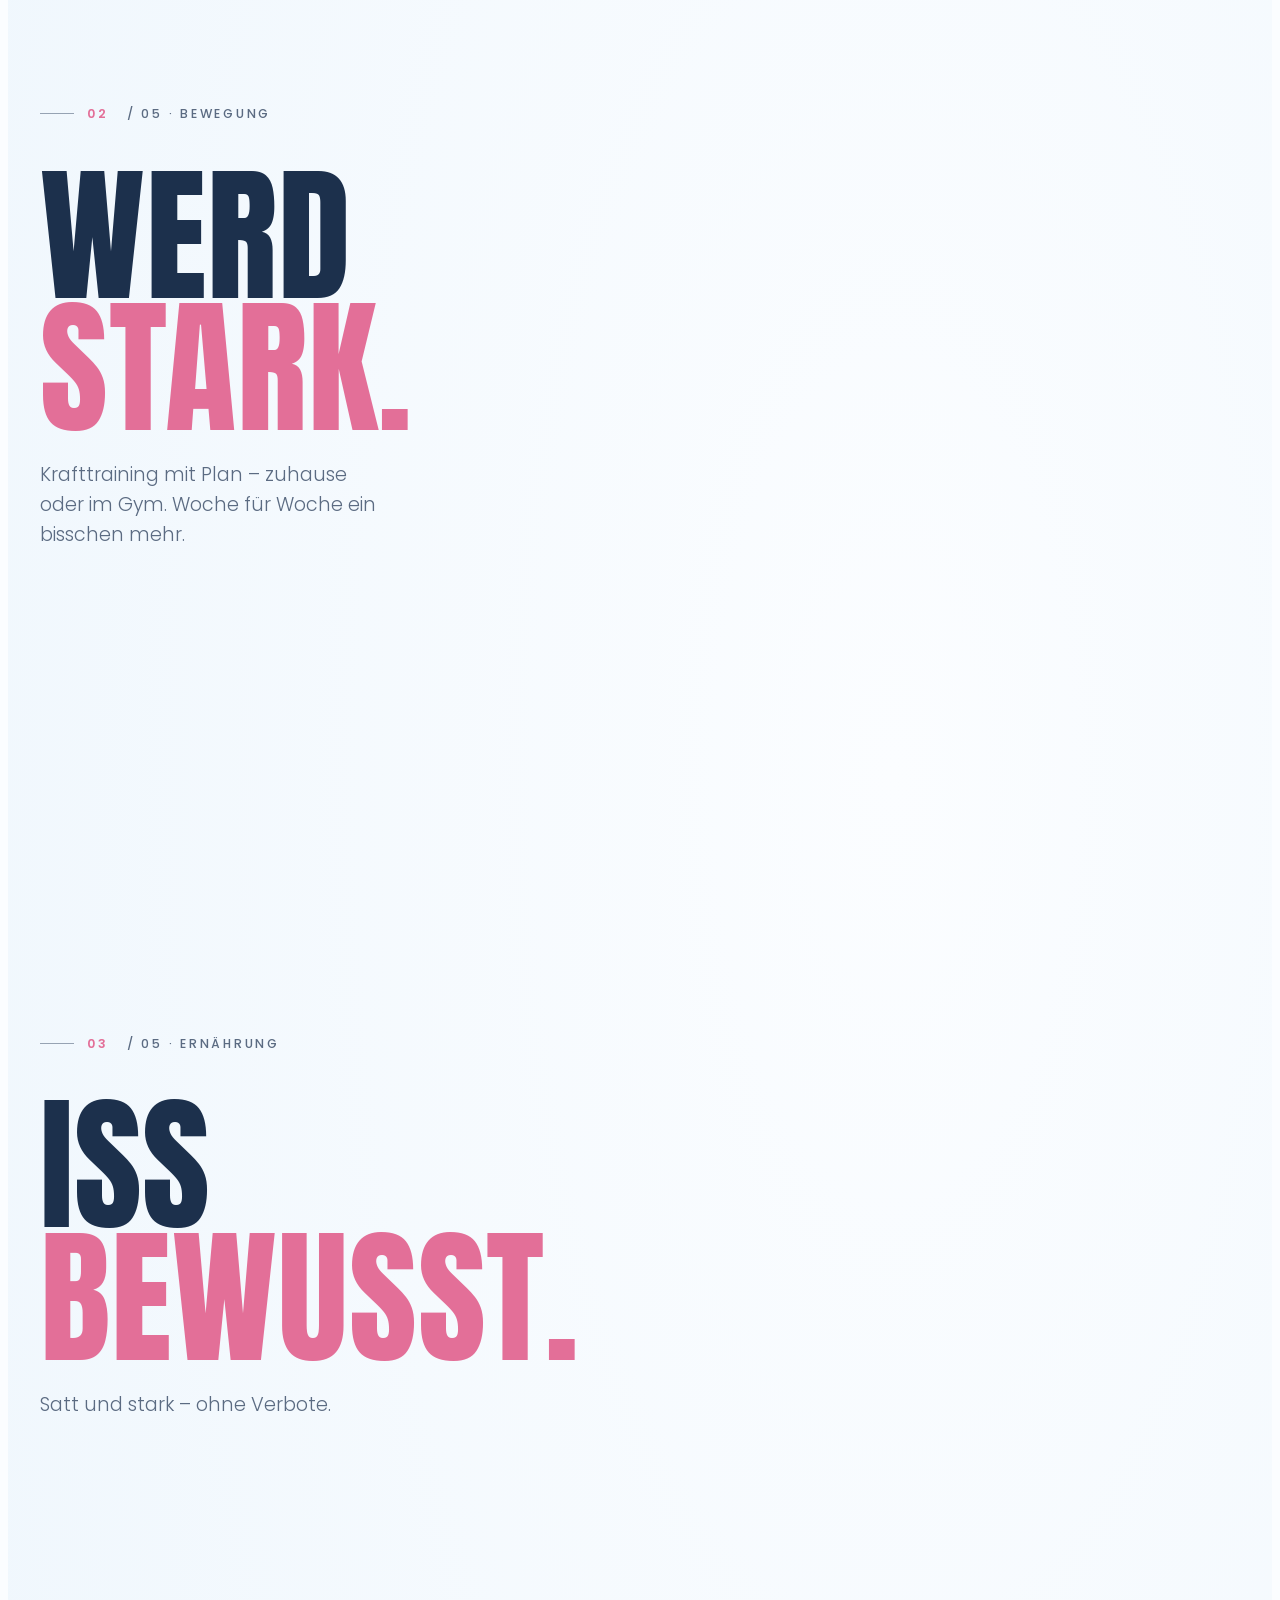
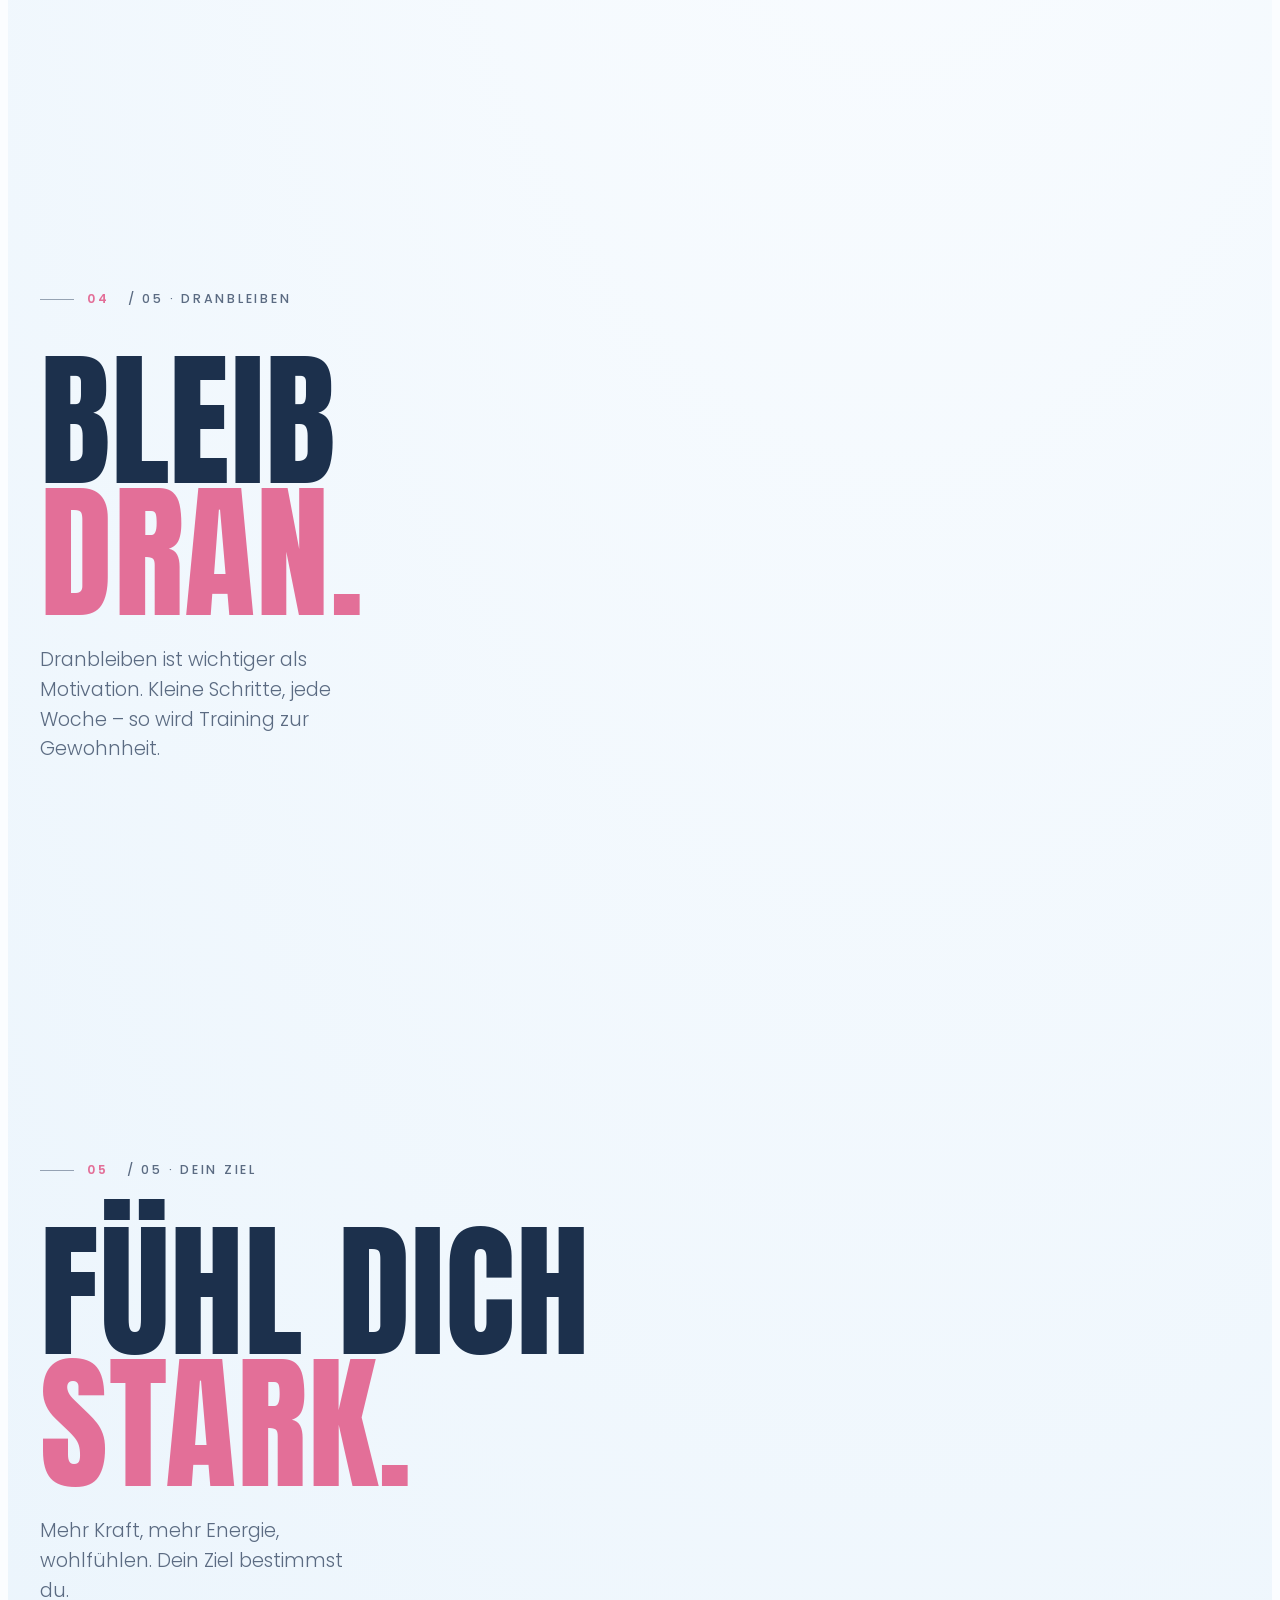
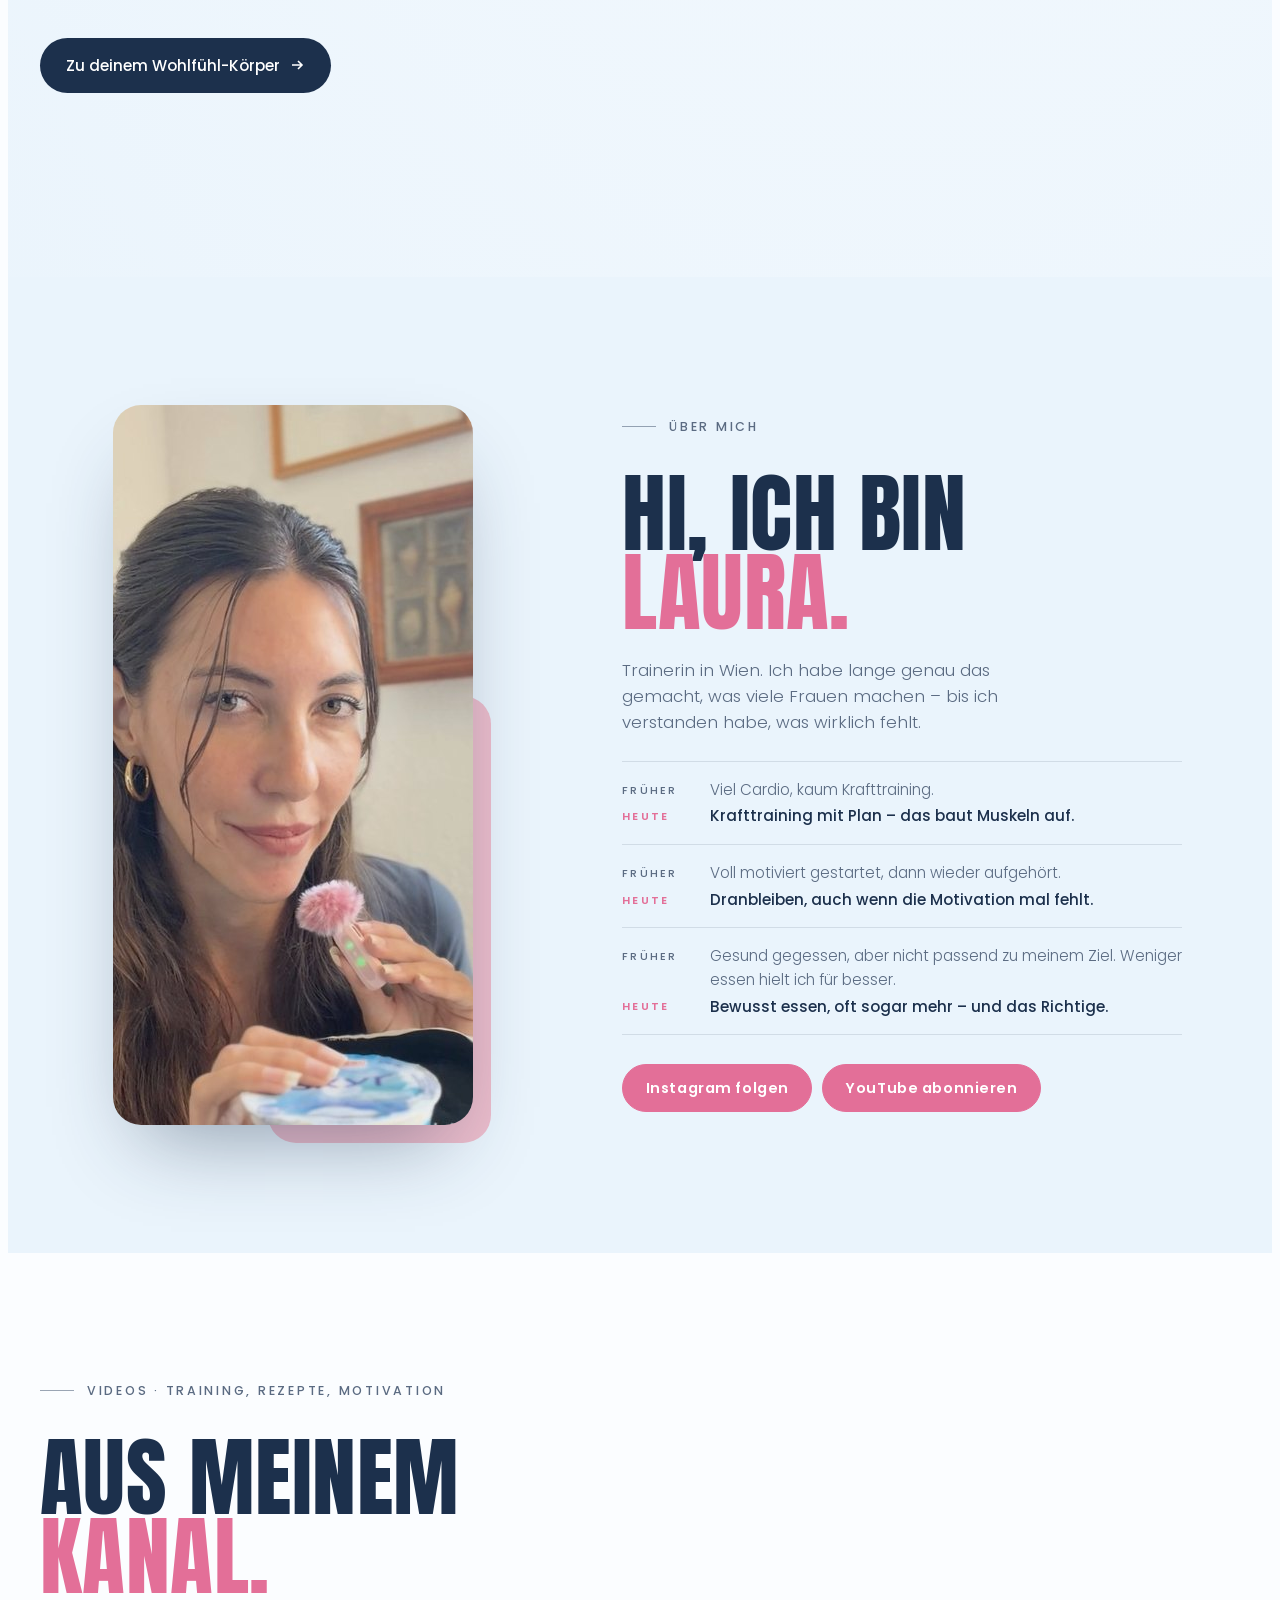
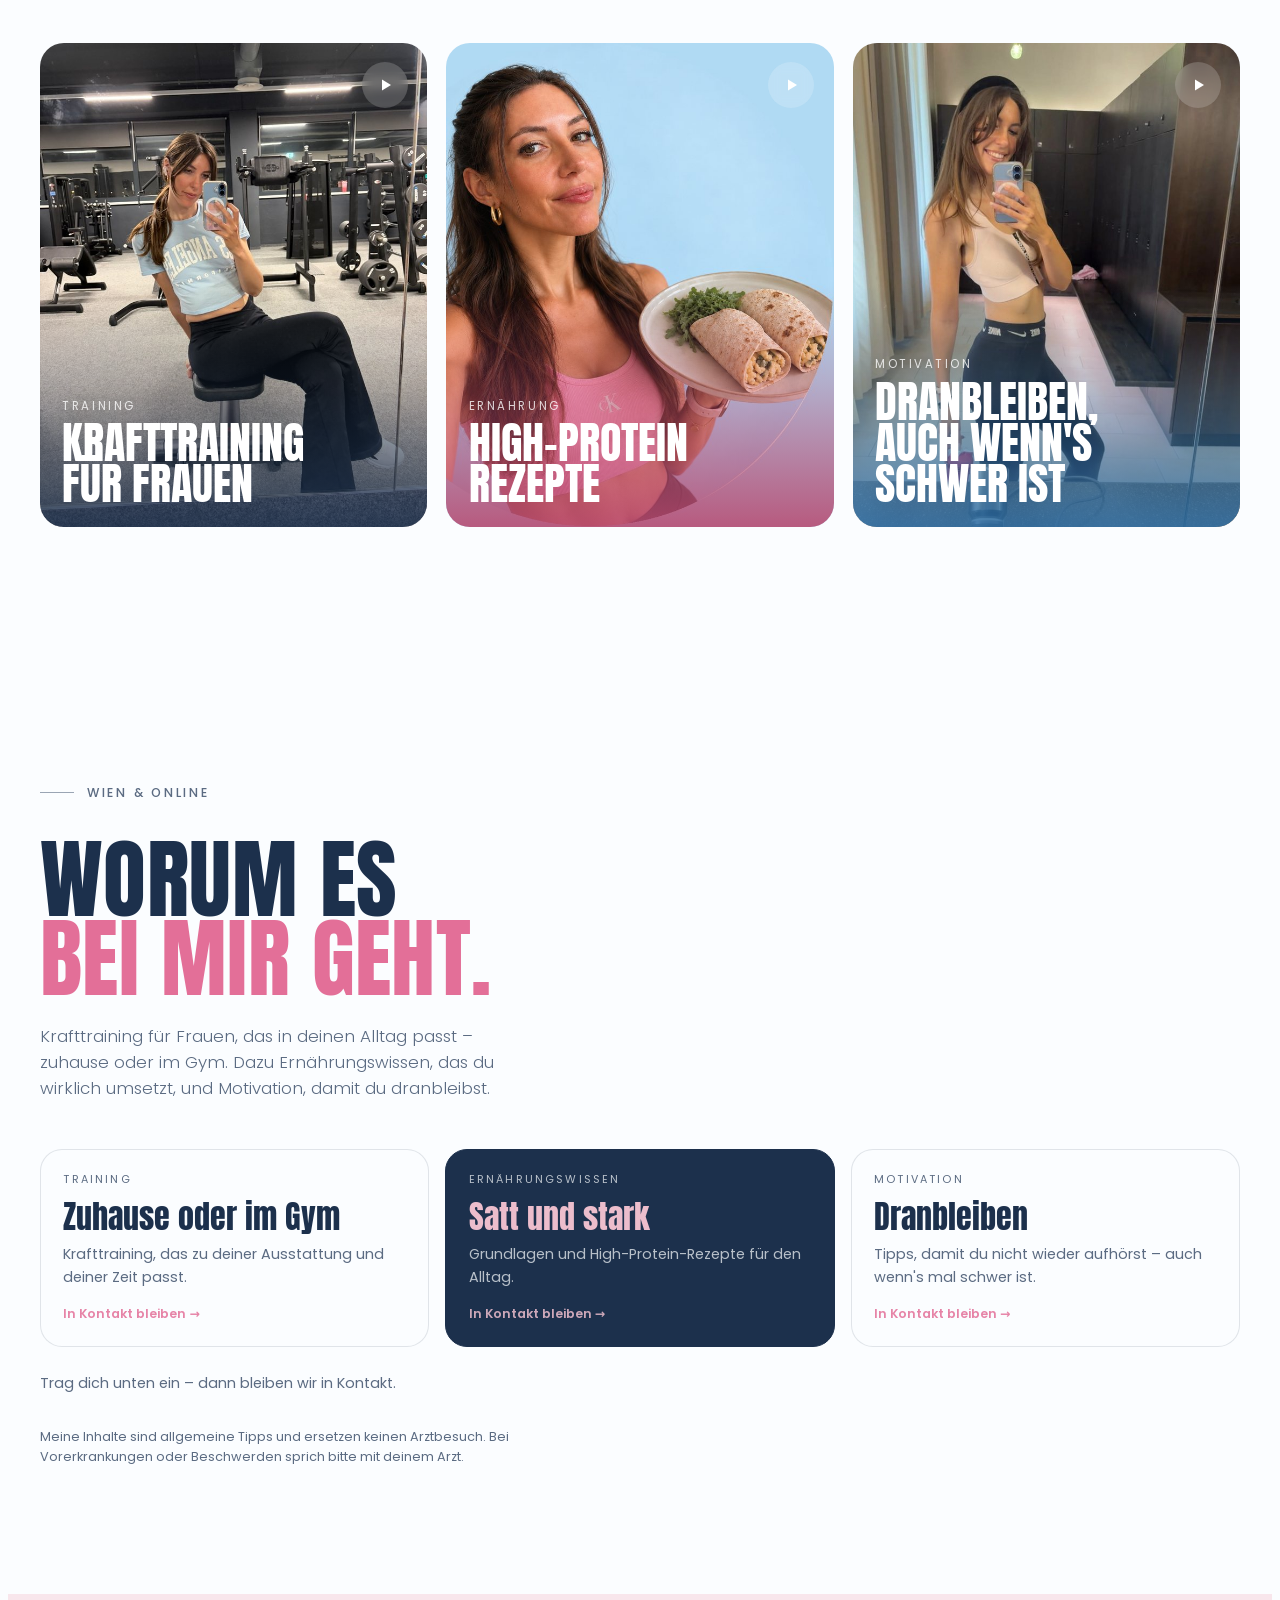
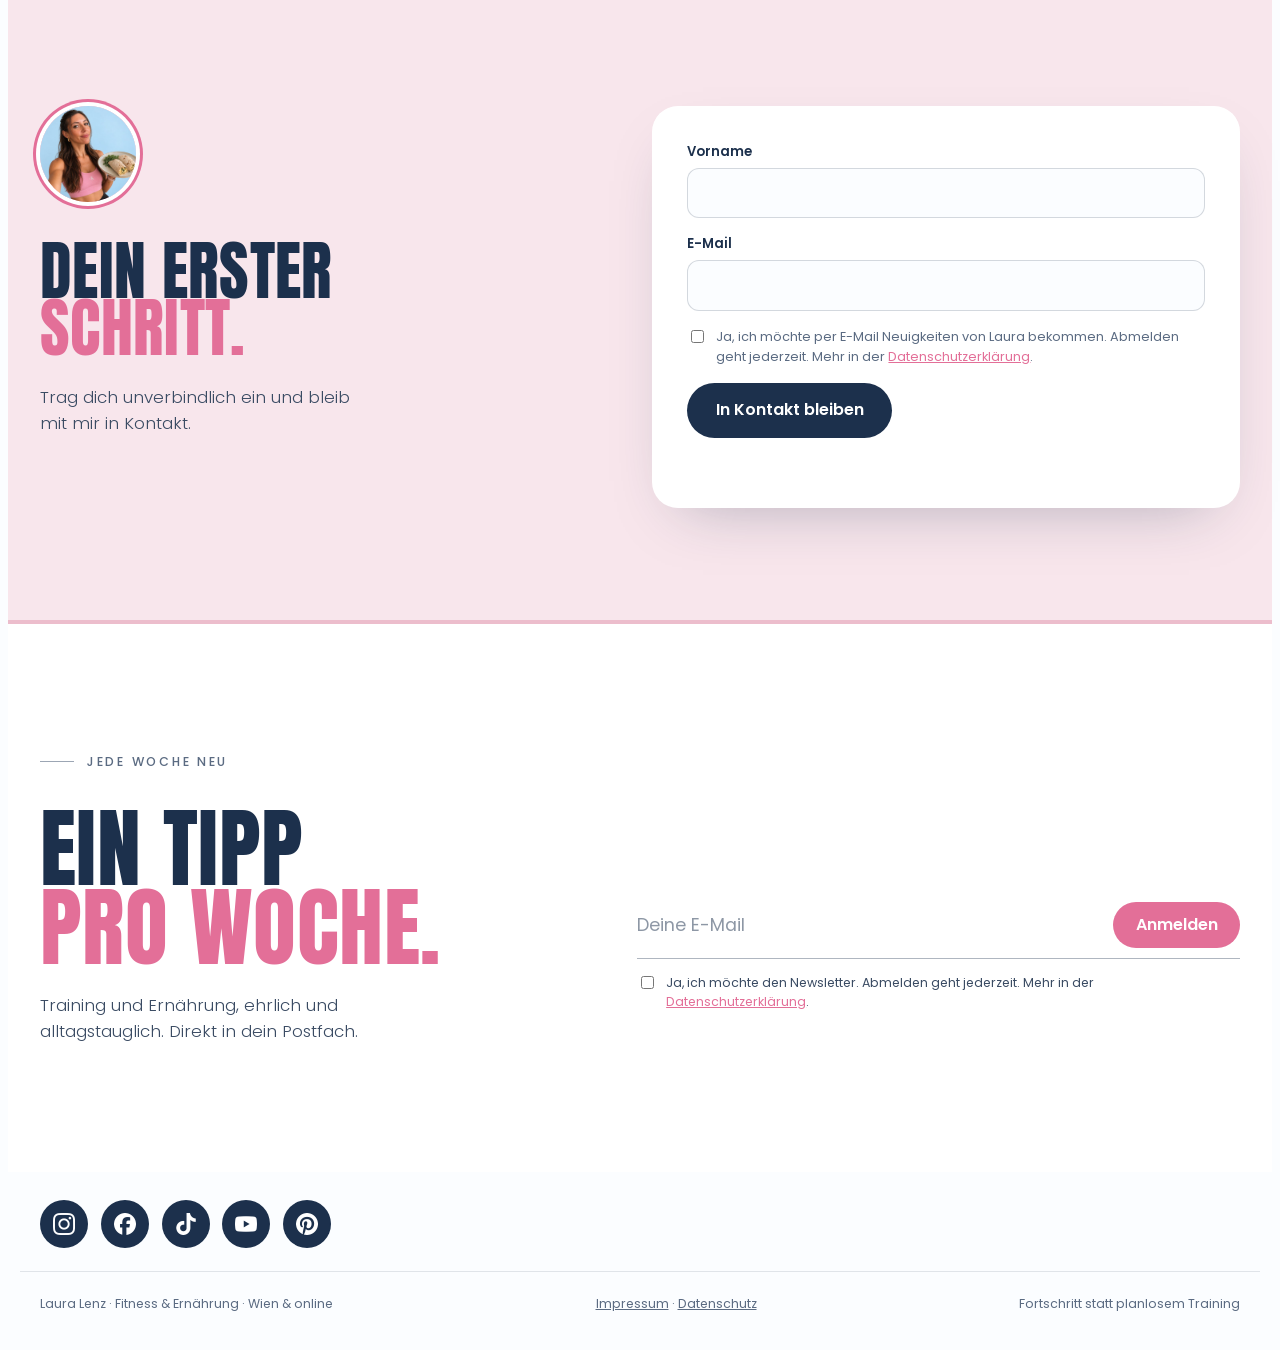
==== commit e15e0744: "Station 03: Iss bewusst. Co-Authored-By: Claude Opus 5.5 <noreply@anthropic.com> Claude-Session: htt" ====
--- a/index.html
+++ b/index.html
@@ -375,7 +375,7 @@
     <section class="step" id="s3">
       <div class="wrap"><div class="txt">
         <div class="idx"><b>03</b>&nbsp;/ 05 · Ernährung</div>
-        <h2>Iss<br><span>echt.</span></h2>
+        <h2>Iss<br><span>bewusst.</span></h2>
         <p class="lead">Satt und stark – ohne Verbote.</p>
       </div></div>
     </section>
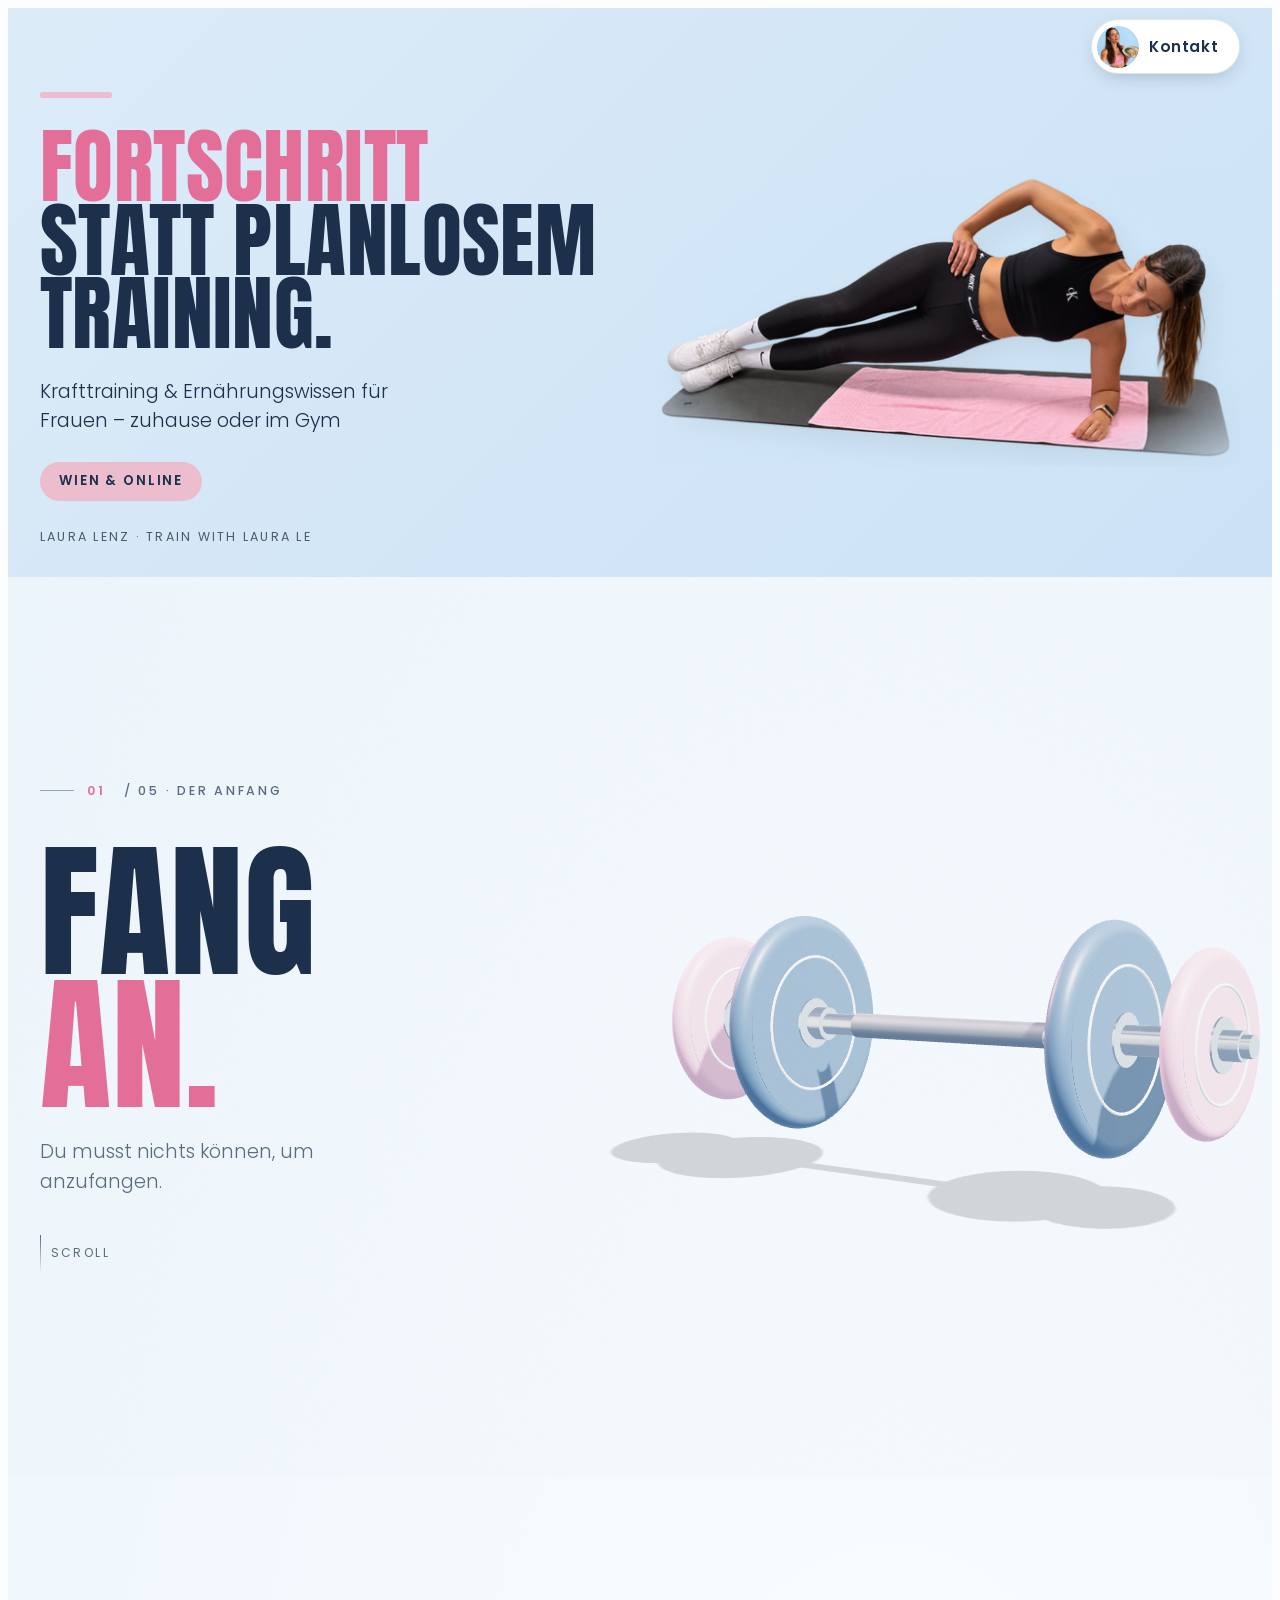
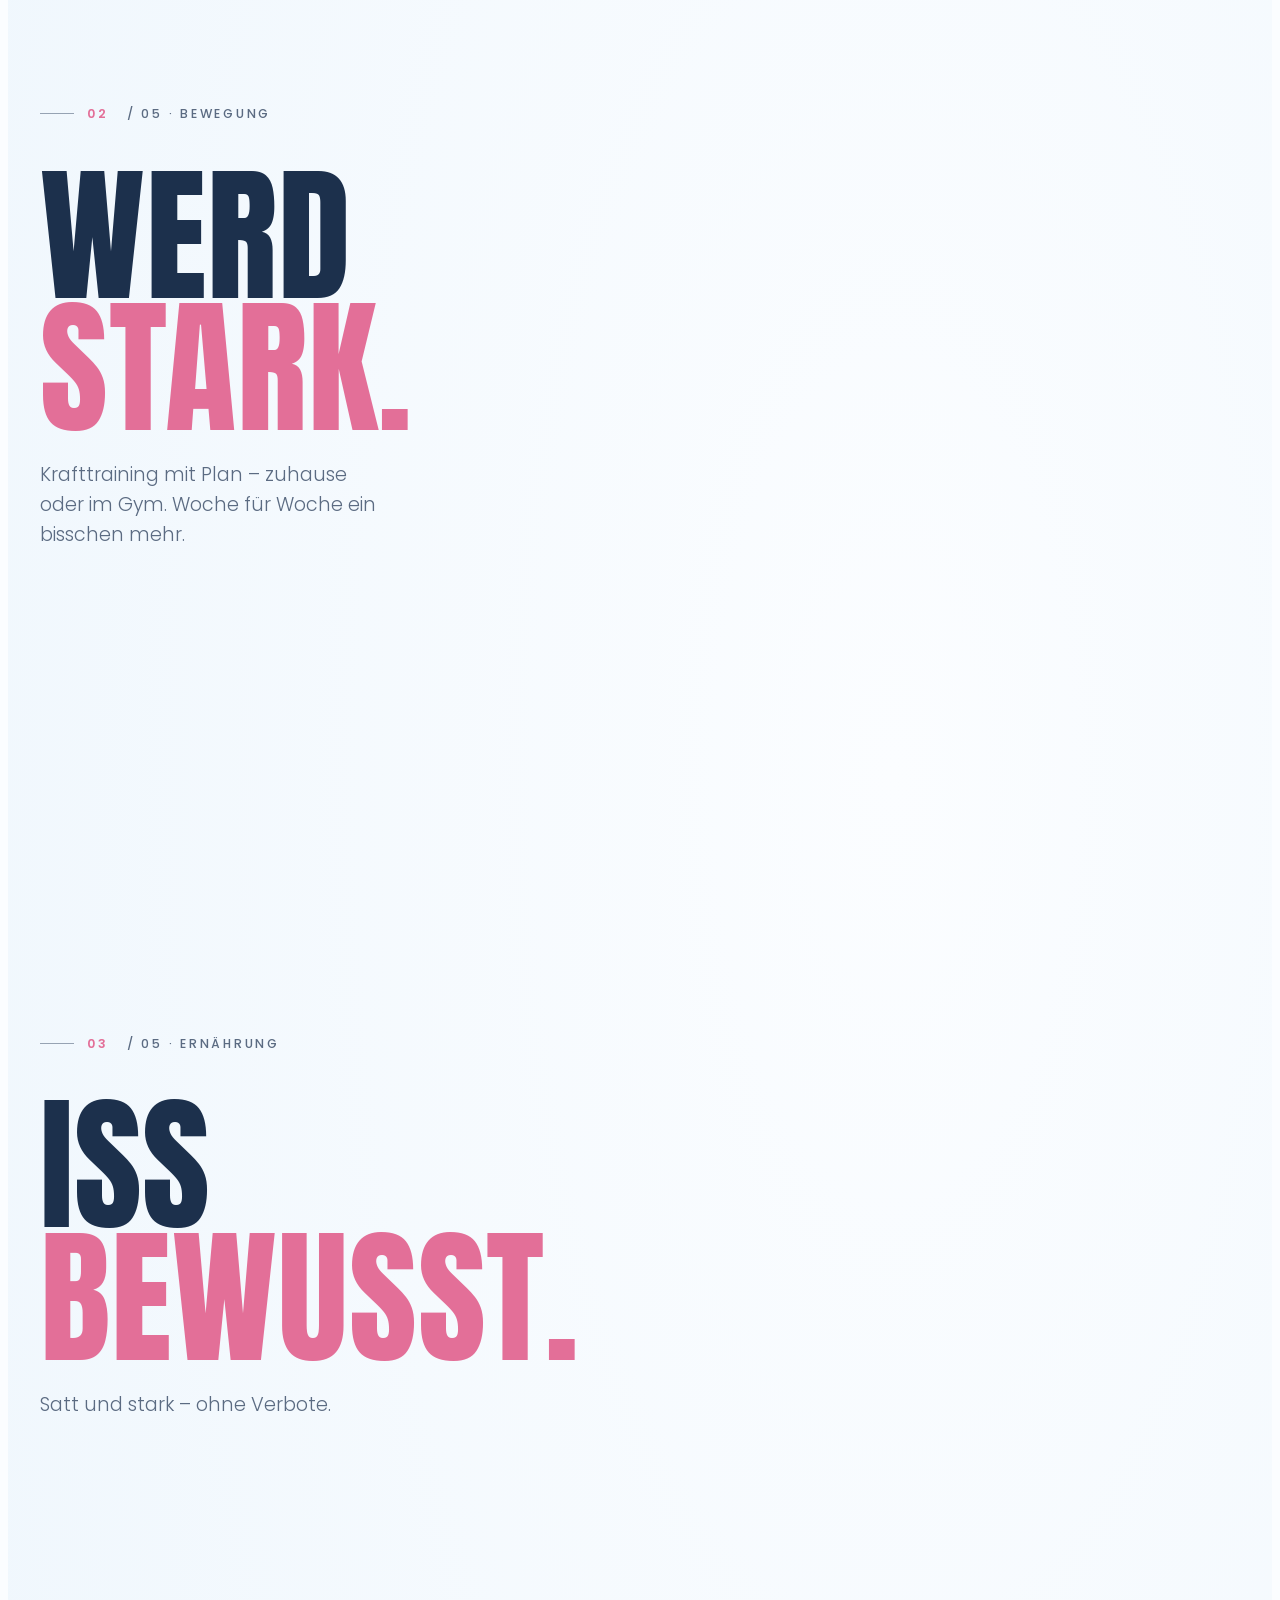
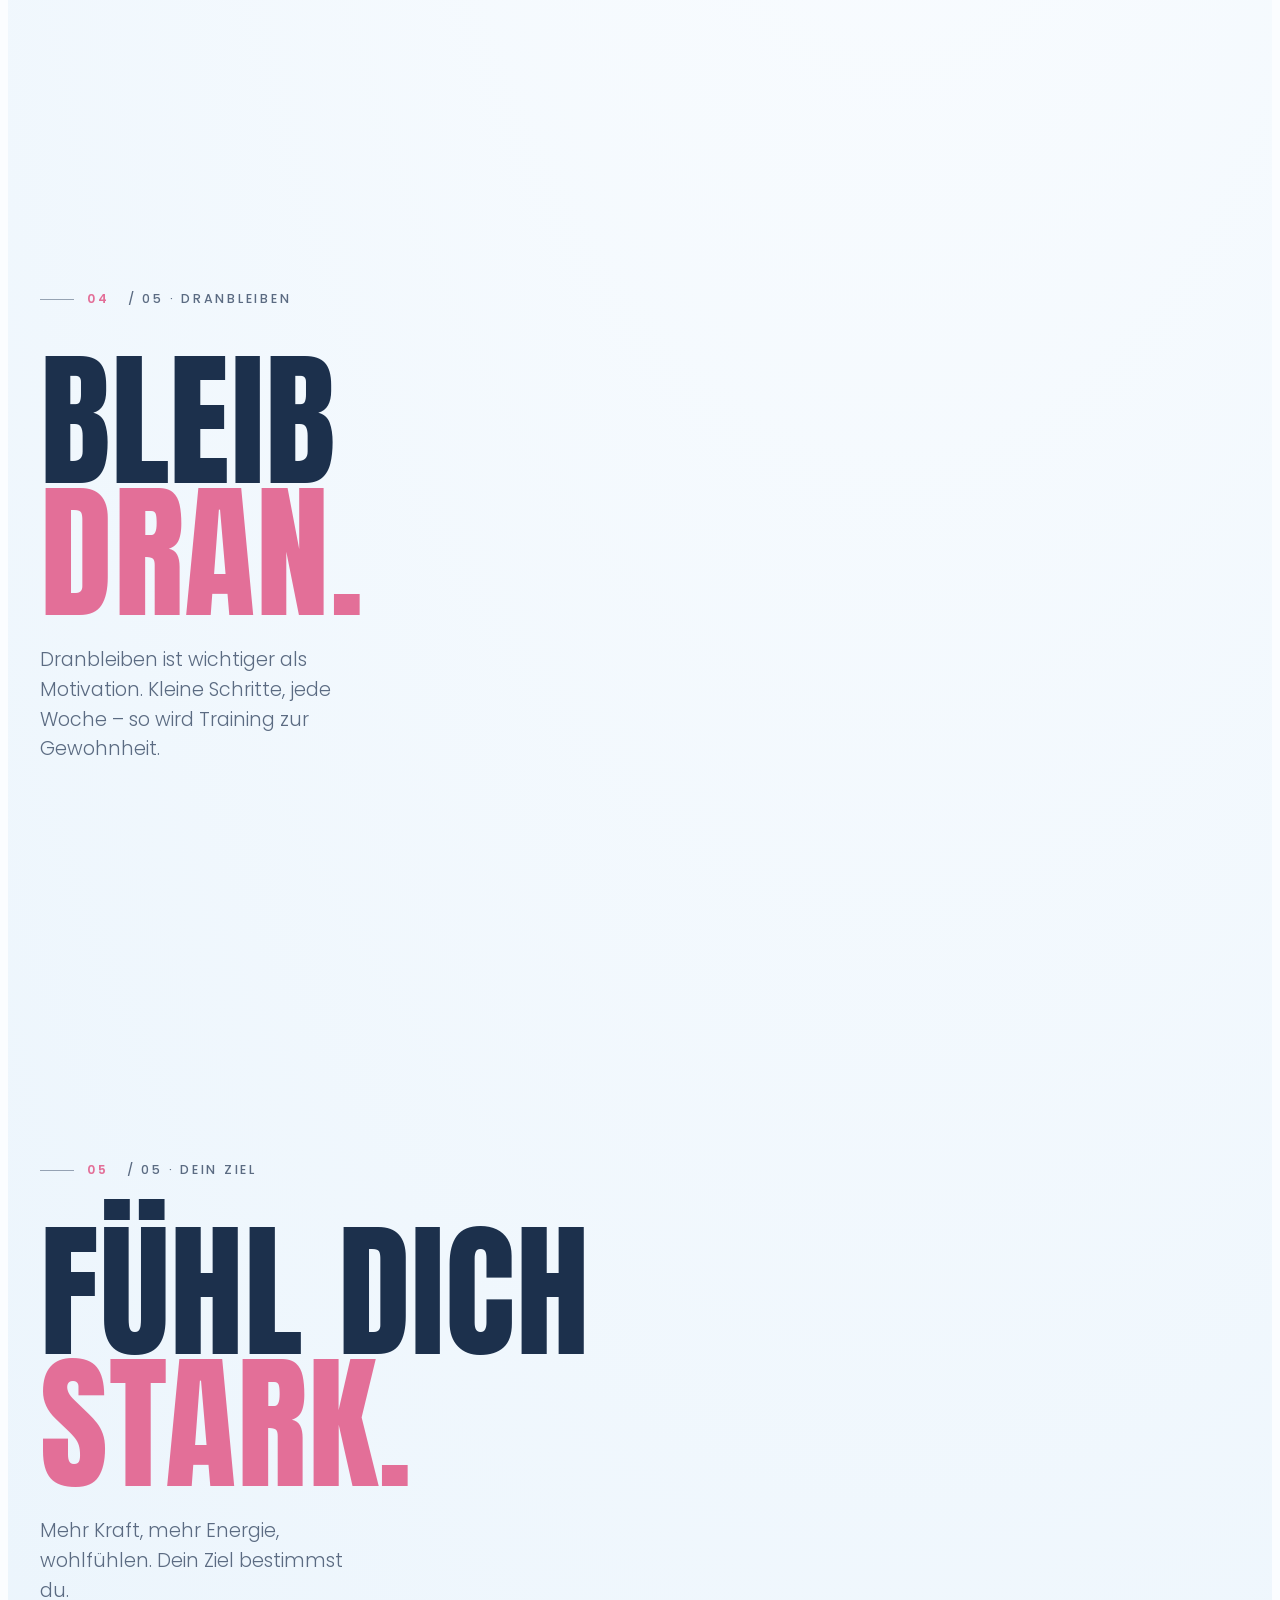
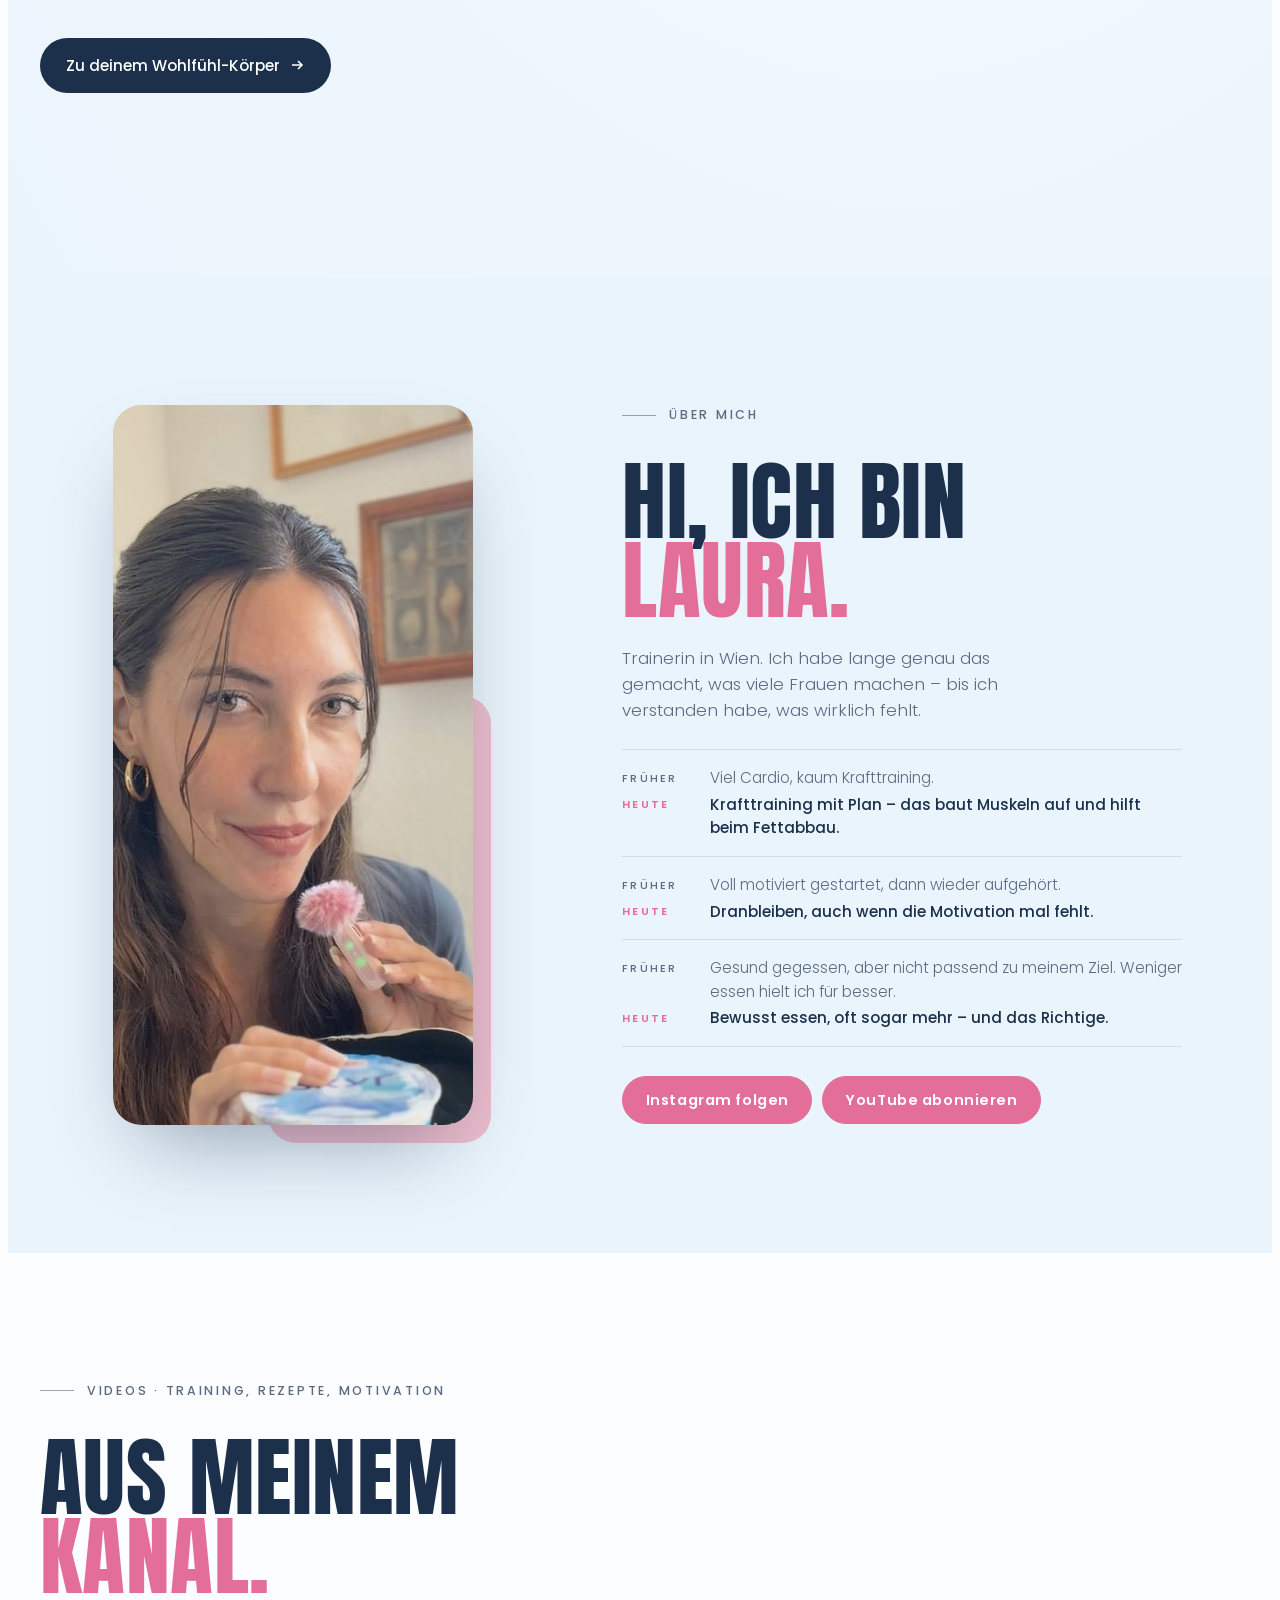
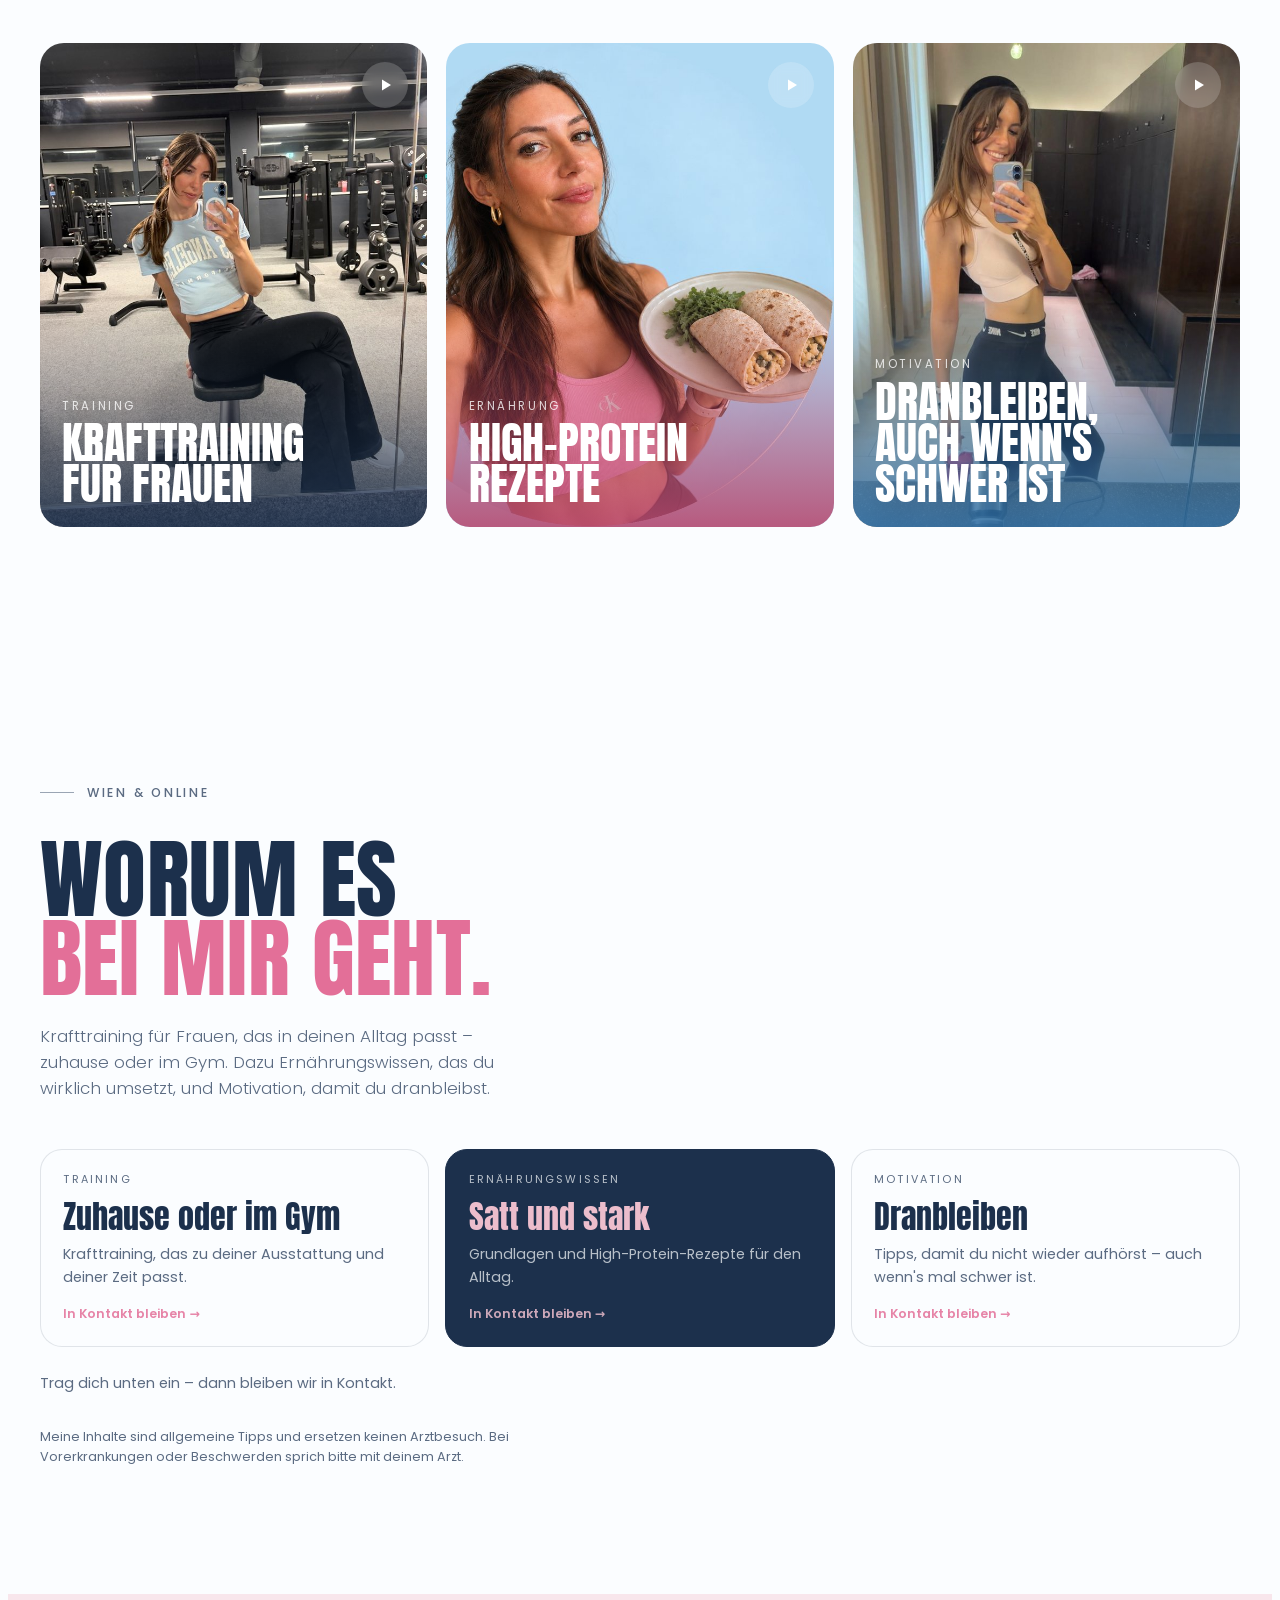
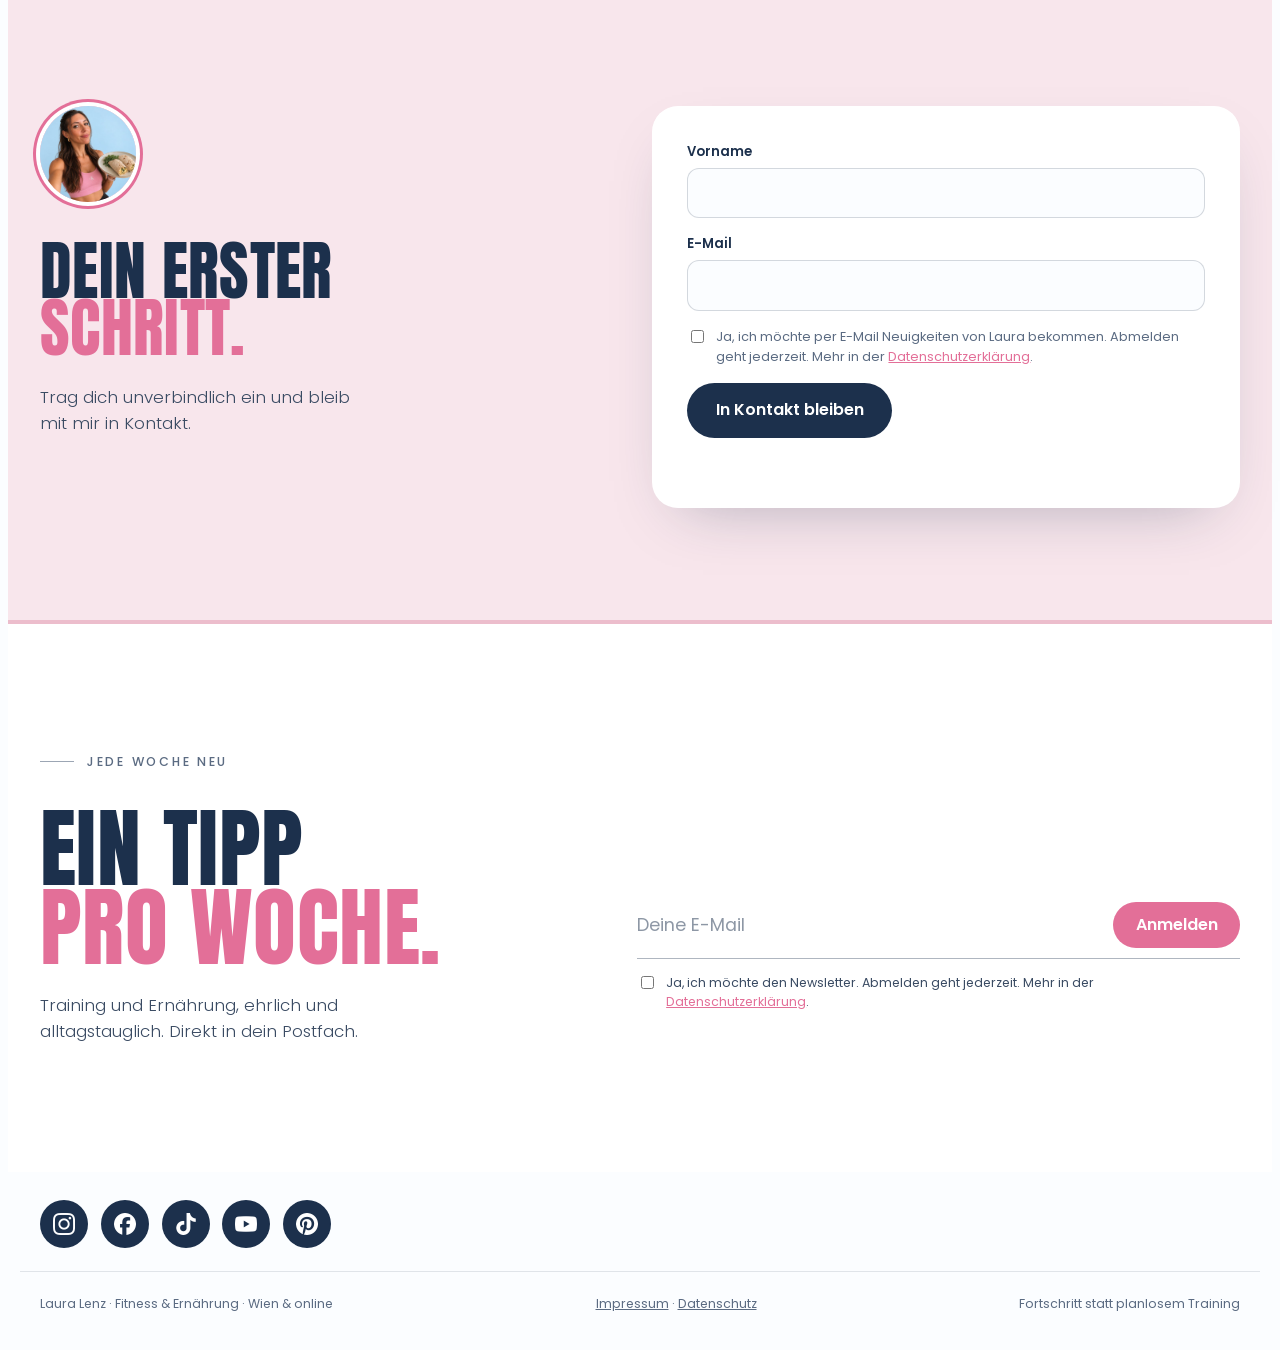
==== commit 1701668f: "Über mich: Krafttraining baut Muskeln auf und hilft beim Fettabbau Co-Authored-By: Claude Opus 5.5 <" ====
--- a/index.html
+++ b/index.html
@@ -408,7 +408,7 @@
           <h2>Hi, ich bin<br><span>Laura.</span></h2>
           <p>Trainerin in Wien. Ich habe lange genau das gemacht, was viele Frauen machen – bis ich verstanden habe, was wirklich fehlt.</p>
           <ul class="then">
-            <li><em>Früher</em><span>Viel Cardio, kaum Krafttraining.</span><b>Heute</b><span>Krafttraining mit Plan – das baut Muskeln auf.</span></li>
+            <li><em>Früher</em><span>Viel Cardio, kaum Krafttraining.</span><b>Heute</b><span>Krafttraining mit Plan – das baut Muskeln auf und hilft beim Fettabbau.</span></li>
             <li><em>Früher</em><span>Voll motiviert gestartet, dann wieder aufgehört.</span><b>Heute</b><span>Dranbleiben, auch wenn die Motivation mal fehlt.</span></li>
             <li><em>Früher</em><span>Gesund gegessen, aber nicht passend zu meinem Ziel. Weniger essen hielt ich für besser.</span><b>Heute</b><span>Bewusst essen, oft sogar mehr – und das Richtige.</span></li>
           </ul>
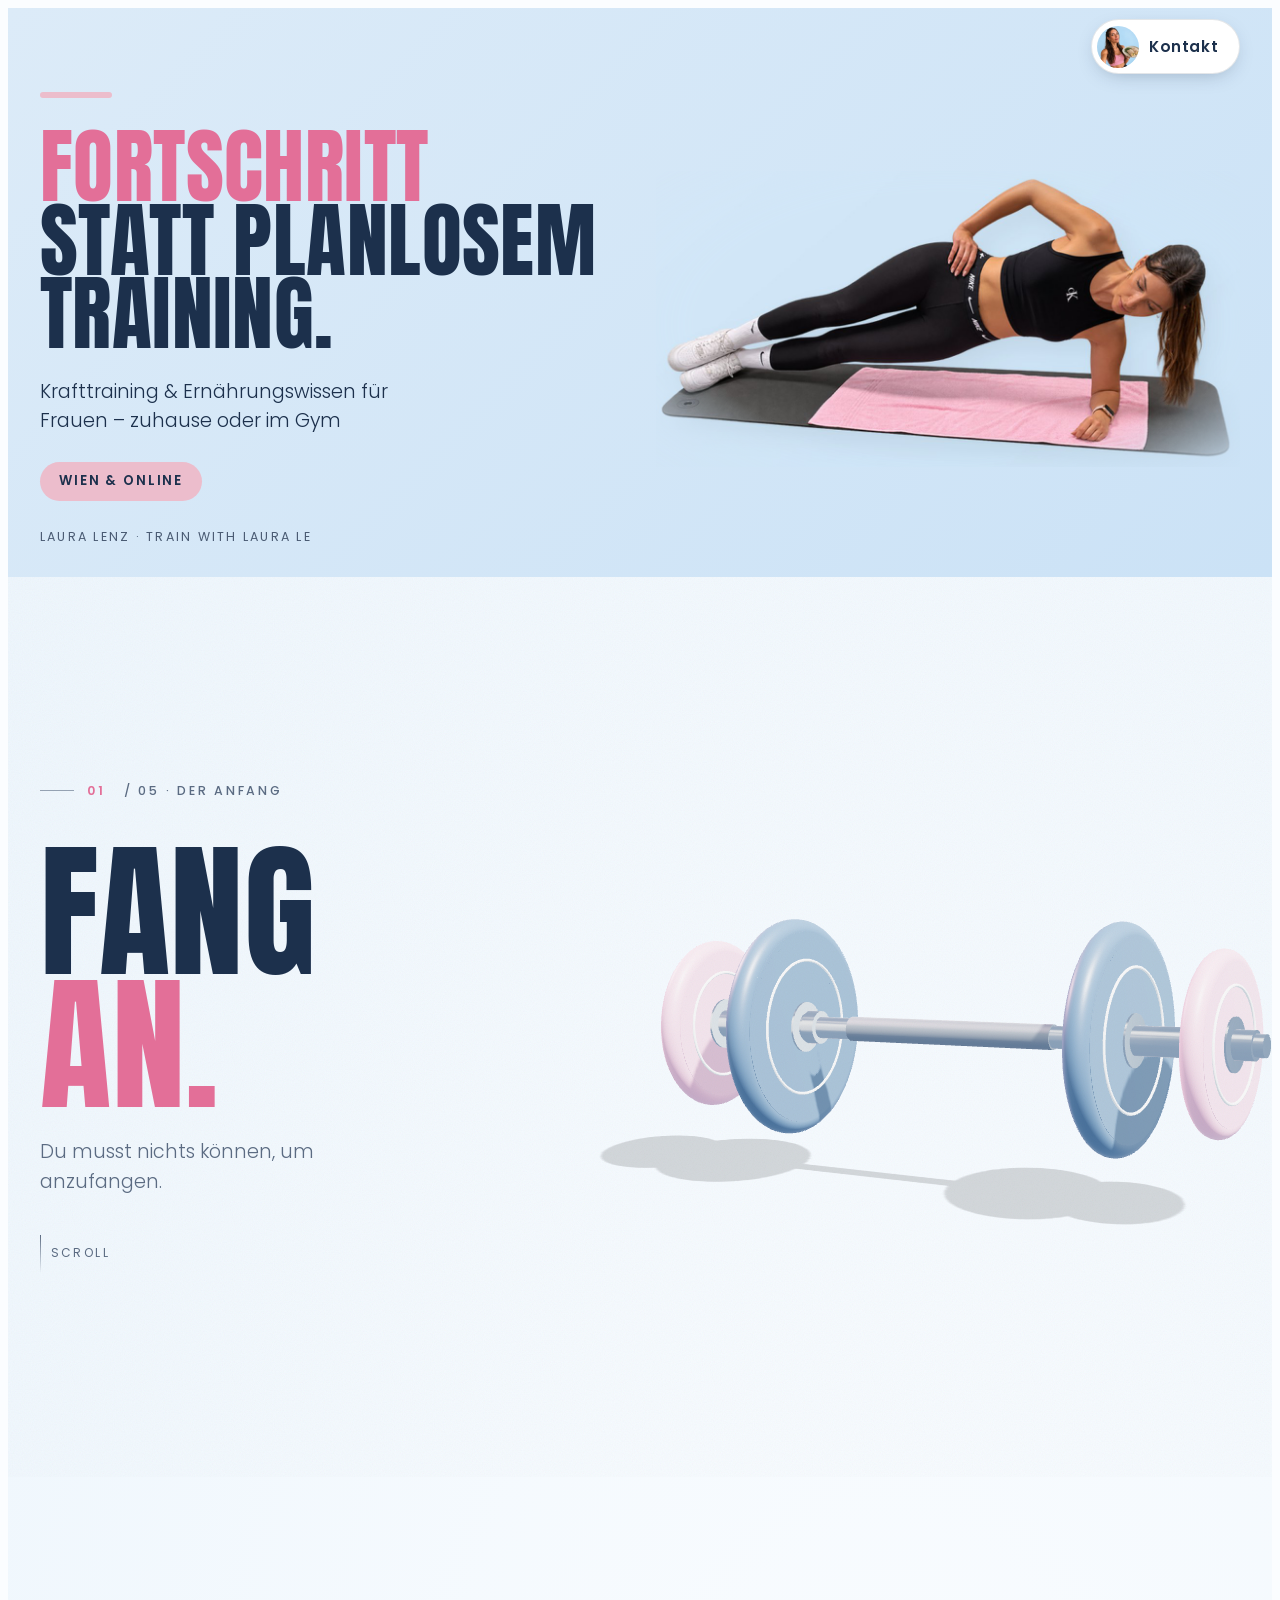
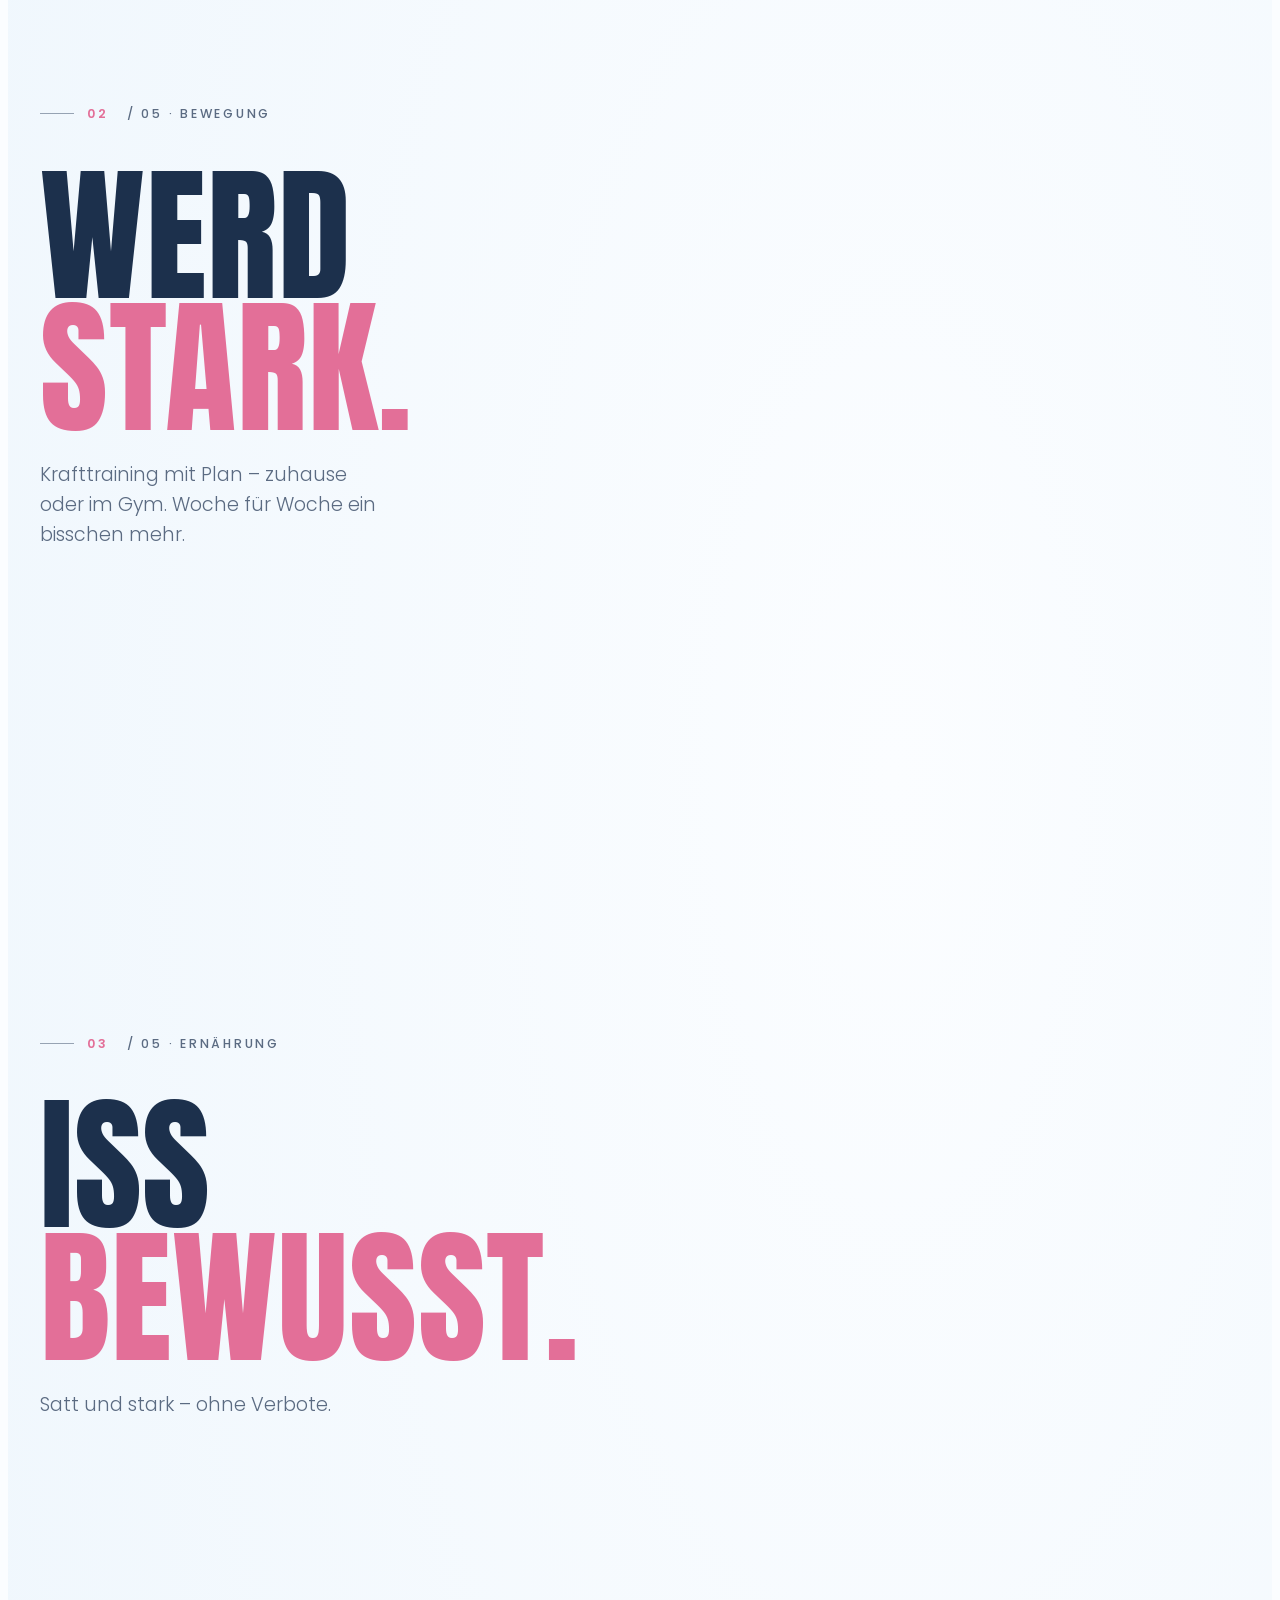
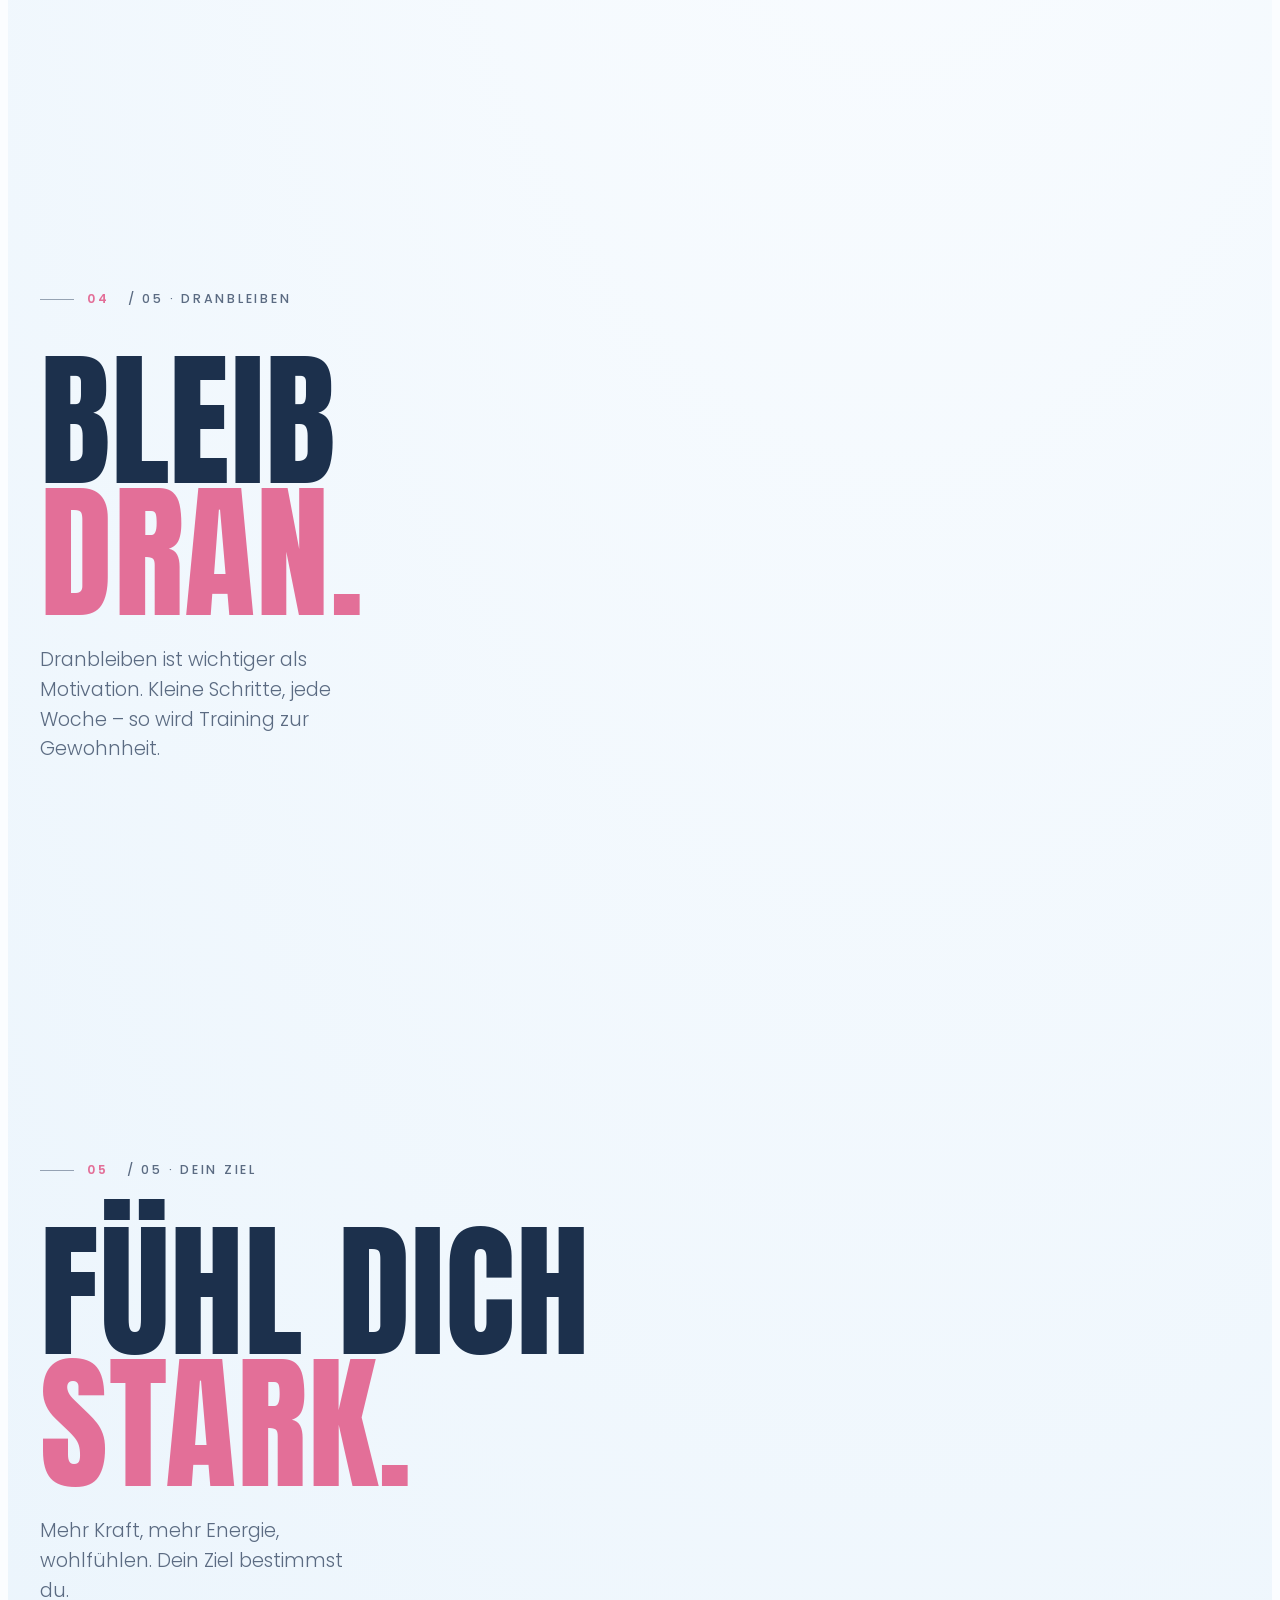
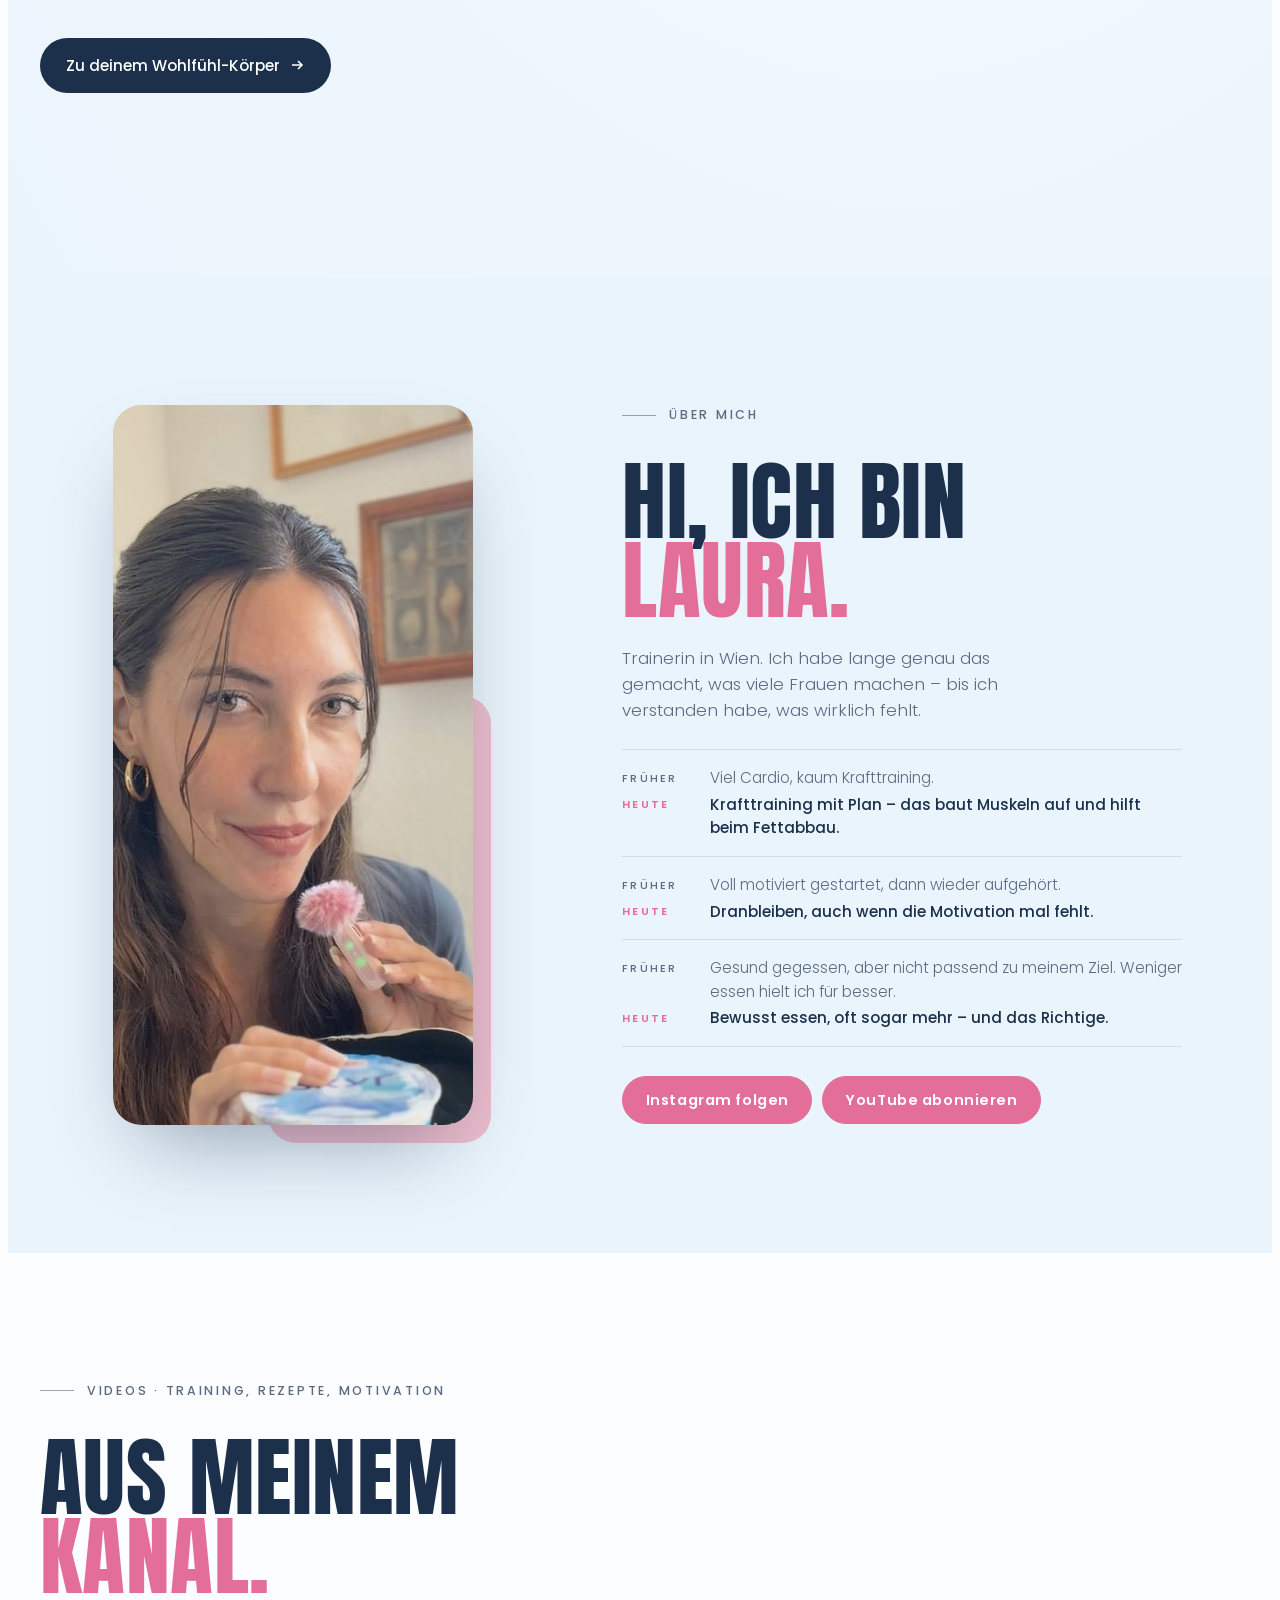
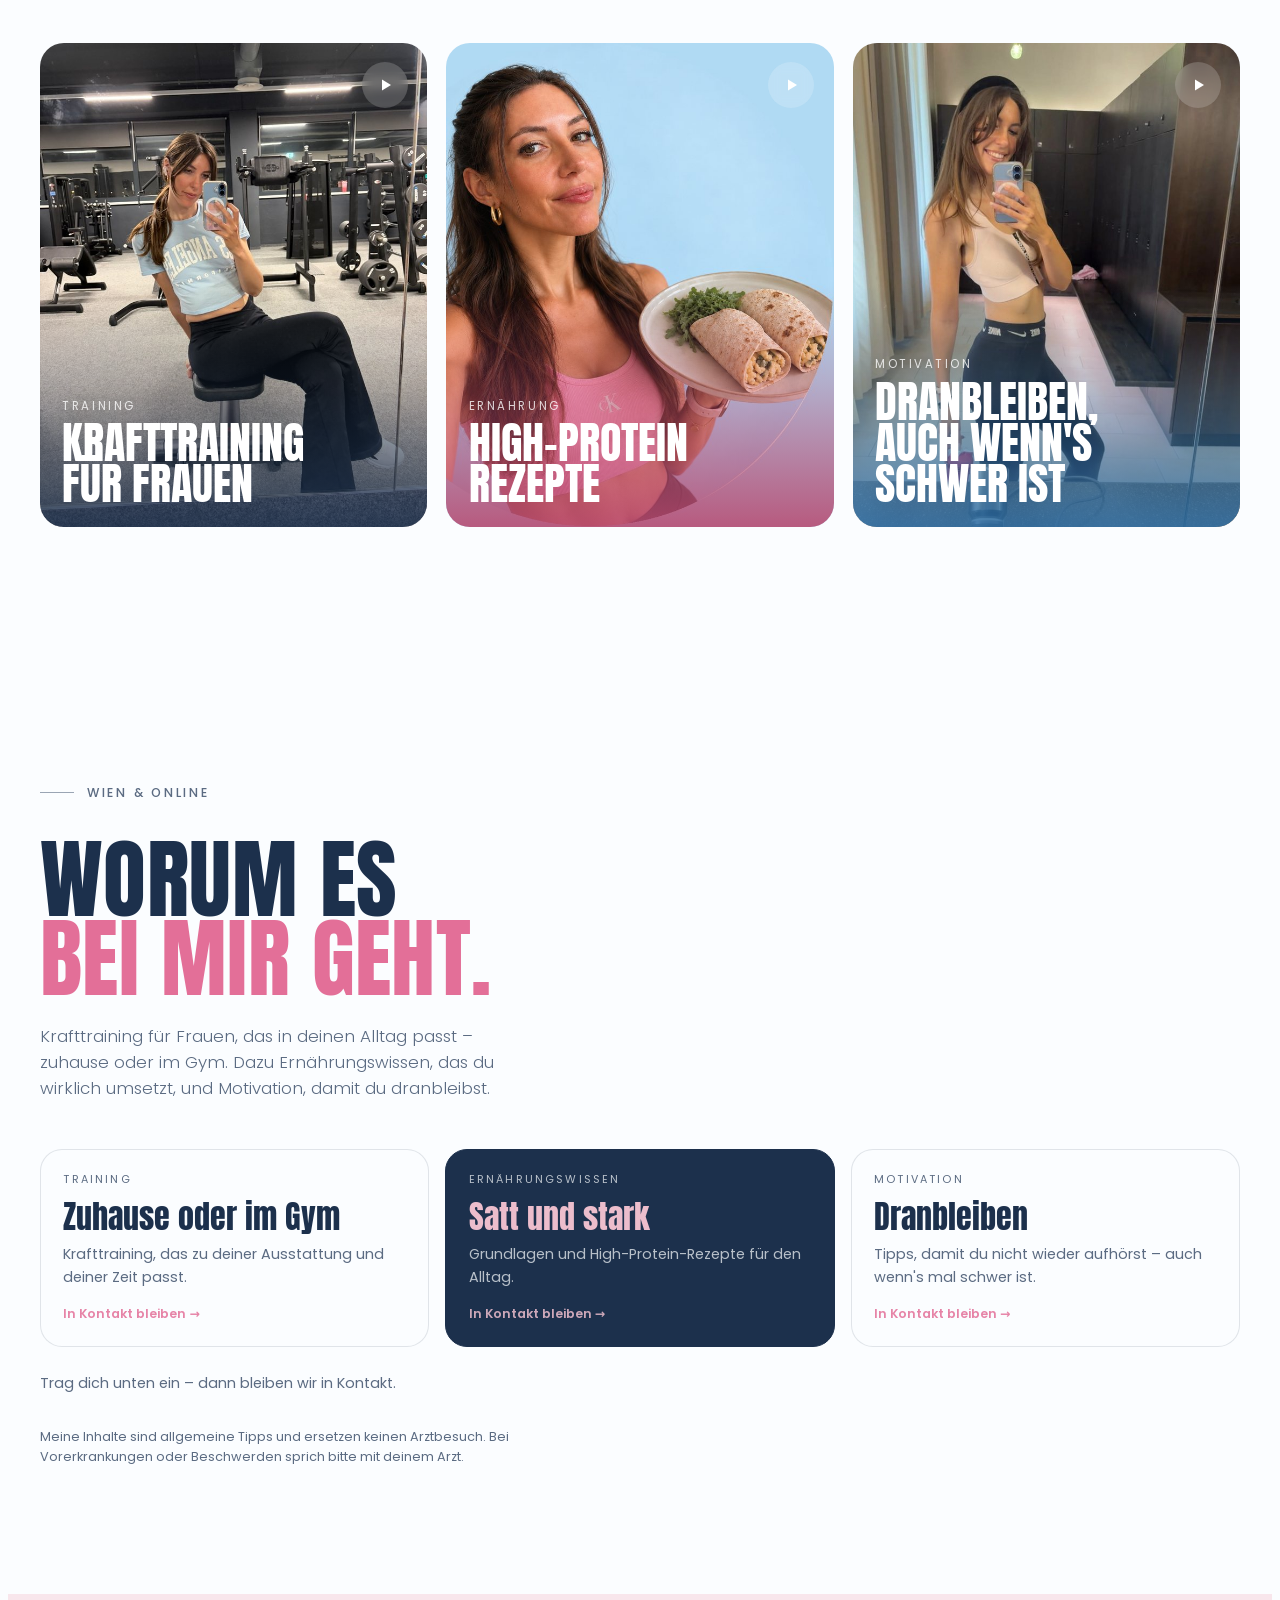
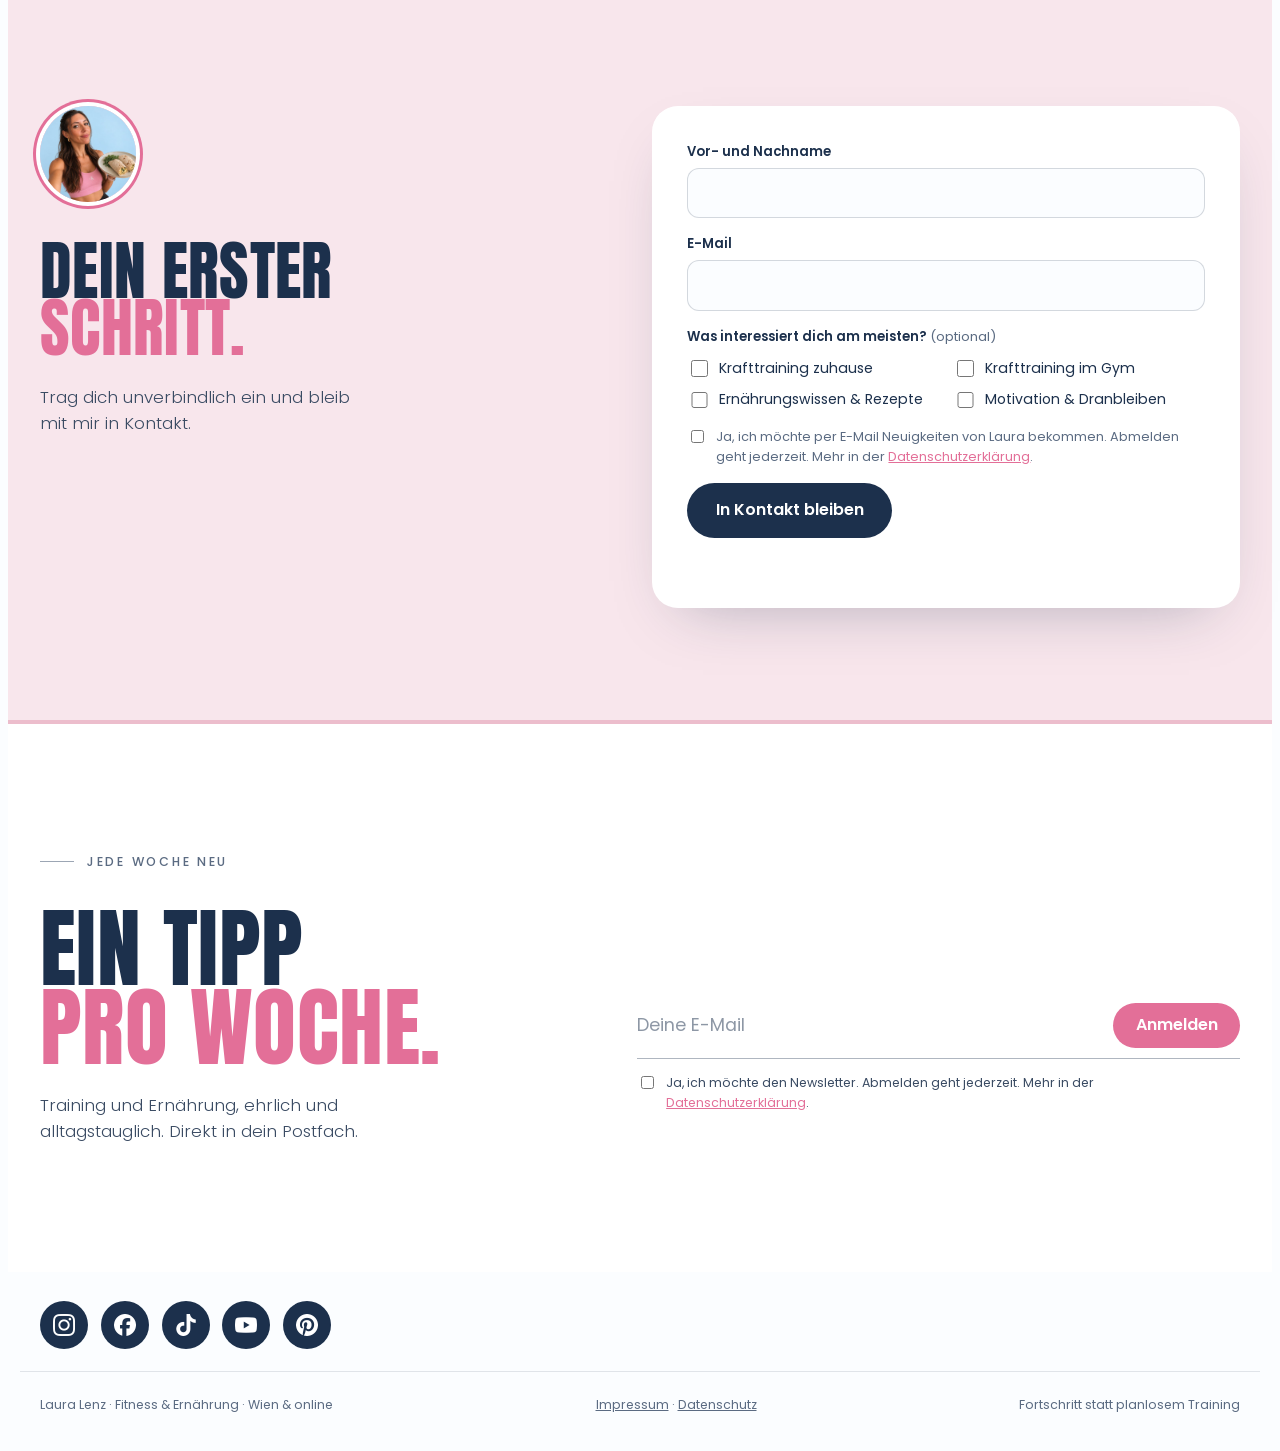
==== commit 8c8969a9: "Kontaktliste: Vor- und Nachname, Themen zum Ankreuzen Co-Authored-By: Claude Opus 5.5 <noreply@anthr" ====
--- a/index.html
+++ b/index.html
@@ -236,6 +236,12 @@
 .f input:focus,.f select:focus,.f textarea:focus{outline:none;border-color:#E36F98;box-shadow:0 0 0 3px rgba(227,111,152,.25)}
 .kl-check{display:flex;gap:.6rem;align-items:flex-start;font-size:.8rem;color:#5B6B82}
 .kl-check a{color:#E36F98}
+.kl-topics{border:0;margin:0;padding:0;display:grid;grid-template-columns:repeat(2,minmax(0,1fr));gap:.55rem .9rem}
+.kl-topics legend{font-size:.82rem;font-weight:600;color:#1C304C;margin-bottom:.6rem;padding:0}
+.kl-topics legend i{font-weight:400;font-style:normal;color:#5B6B82}
+.kl-topics label{display:flex;gap:.5rem;align-items:center;font-size:.88rem;color:#1C304C;cursor:pointer}
+.kl-topics input{accent-color:#E36F98;width:1.05rem;height:1.05rem;flex:none}
+@media (max-width:460px){.kl-topics{grid-template-columns:1fr}}
 .kl-btn{justify-self:start;font:inherit;font-weight:600;font-size:1rem;color:#FFFFFF;background:#1C304C;border:0;border-radius:999px;padding:.95rem 1.8rem;cursor:pointer;transition:background .3s,box-shadow .35s,transform .35s}
 .kl-btn:hover{background:#E36F98;box-shadow:0 12px 36px -10px rgba(227,111,152,.6);transform:translateY(-2px)}
 #kl-out{font-size:.9rem;font-weight:500;color:#B8496F;min-height:1.3em}
@@ -464,8 +470,14 @@
           <p>Trag dich unverbindlich ein und bleib mit mir in Kontakt.</p>
         </div>
         <form id="kl-form" class="kl-form" novalidate>
-          <div class="f"><label for="kl-name">Vorname</label><input id="kl-name" name="vorname" type="text" autocomplete="given-name" required></div>
+          <div class="f"><label for="kl-name">Vor- und Nachname</label><input id="kl-name" name="name" type="text" autocomplete="name" required></div>
           <div class="f"><label for="kl-mail">E-Mail</label><input id="kl-mail" name="email" type="email" autocomplete="email" required></div>
+          <fieldset class="kl-topics"><legend>Was interessiert dich am meisten? <i>(optional)</i></legend>
+            <label><input type="checkbox" name="thema" value="Krafttraining zuhause"> Krafttraining zuhause</label>
+            <label><input type="checkbox" name="thema" value="Krafttraining im Gym"> Krafttraining im Gym</label>
+            <label><input type="checkbox" name="thema" value="Ernährungswissen & Rezepte"> Ernährungswissen &amp; Rezepte</label>
+            <label><input type="checkbox" name="thema" value="Motivation & Dranbleiben"> Motivation &amp; Dranbleiben</label>
+          </fieldset>
           <label class="kl-check" for="kl-ok"><input id="kl-ok" type="checkbox" required> <span>Ja, ich möchte per E-Mail Neuigkeiten von Laura bekommen. Abmelden geht jederzeit. Mehr in der <a href="datenschutz.html">Datenschutzerklärung</a>.</span></label>
           <button type="submit" class="kl-btn">In Kontakt bleiben</button>
           <span id="kl-out" aria-live="polite"></span>
@@ -533,7 +545,7 @@
 
   var klForm=document.getElementById('kl-form'),klOut=document.getElementById('kl-out');
   klForm.addEventListener('submit',function(e){e.preventDefault();
-    klOut.textContent=klForm.checkValidity()?'Danke! Im echten Betrieb bekommst du jetzt eine Bestätigungs-Mail.':'Bitte Vorname, E-Mail und das Häkchen ausfüllen.';});
+    klOut.textContent=klForm.checkValidity()?'Danke! Im echten Betrieb bekommst du jetzt eine Bestätigungs-Mail.':'Bitte Name, E-Mail und das Häkchen ausfüllen.';});
   var f=document.getElementById('nl'),m=document.getElementById('nl-msg');
   f.addEventListener('submit',function(e){e.preventDefault();
     m.textContent=f.checkValidity()?'Danke! Im echten Betrieb kommt jetzt eine Bestätigungs-Mail.':'Bitte E-Mail eintragen und das Häkchen setzen.';});
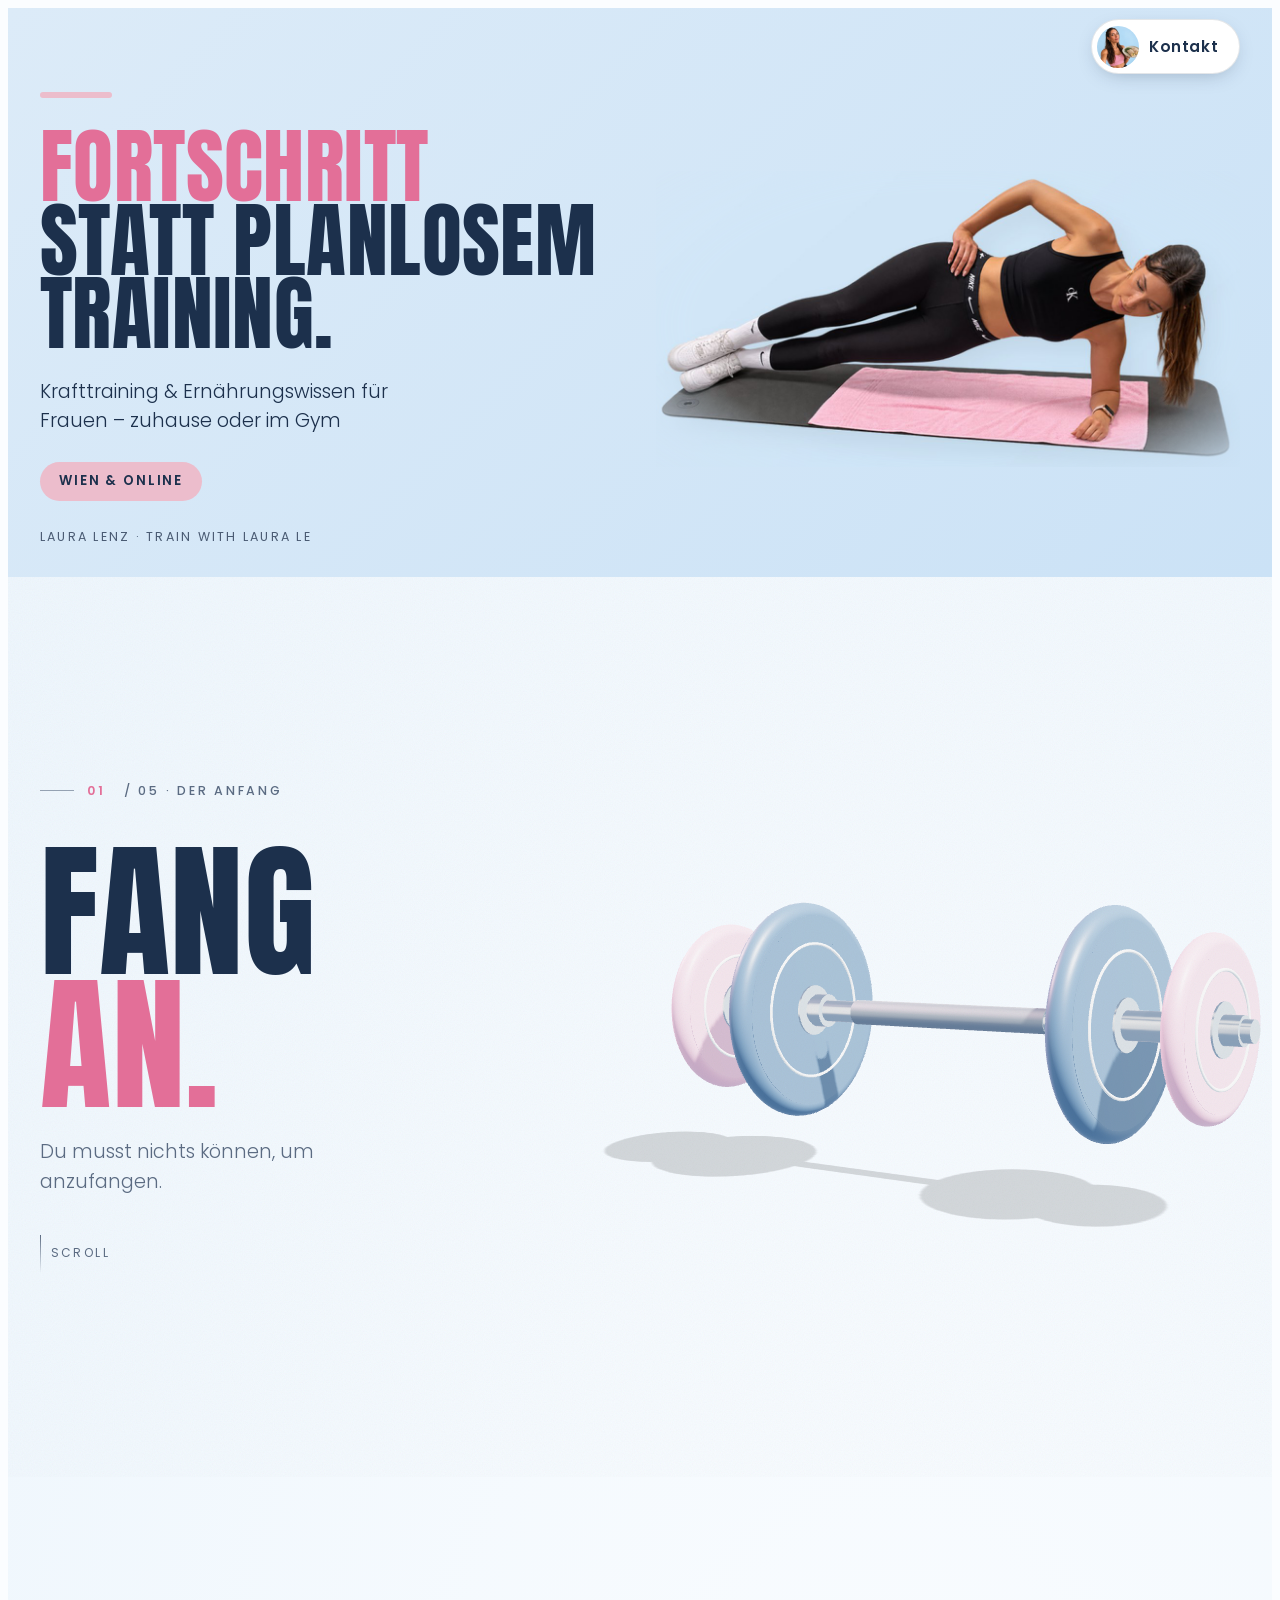
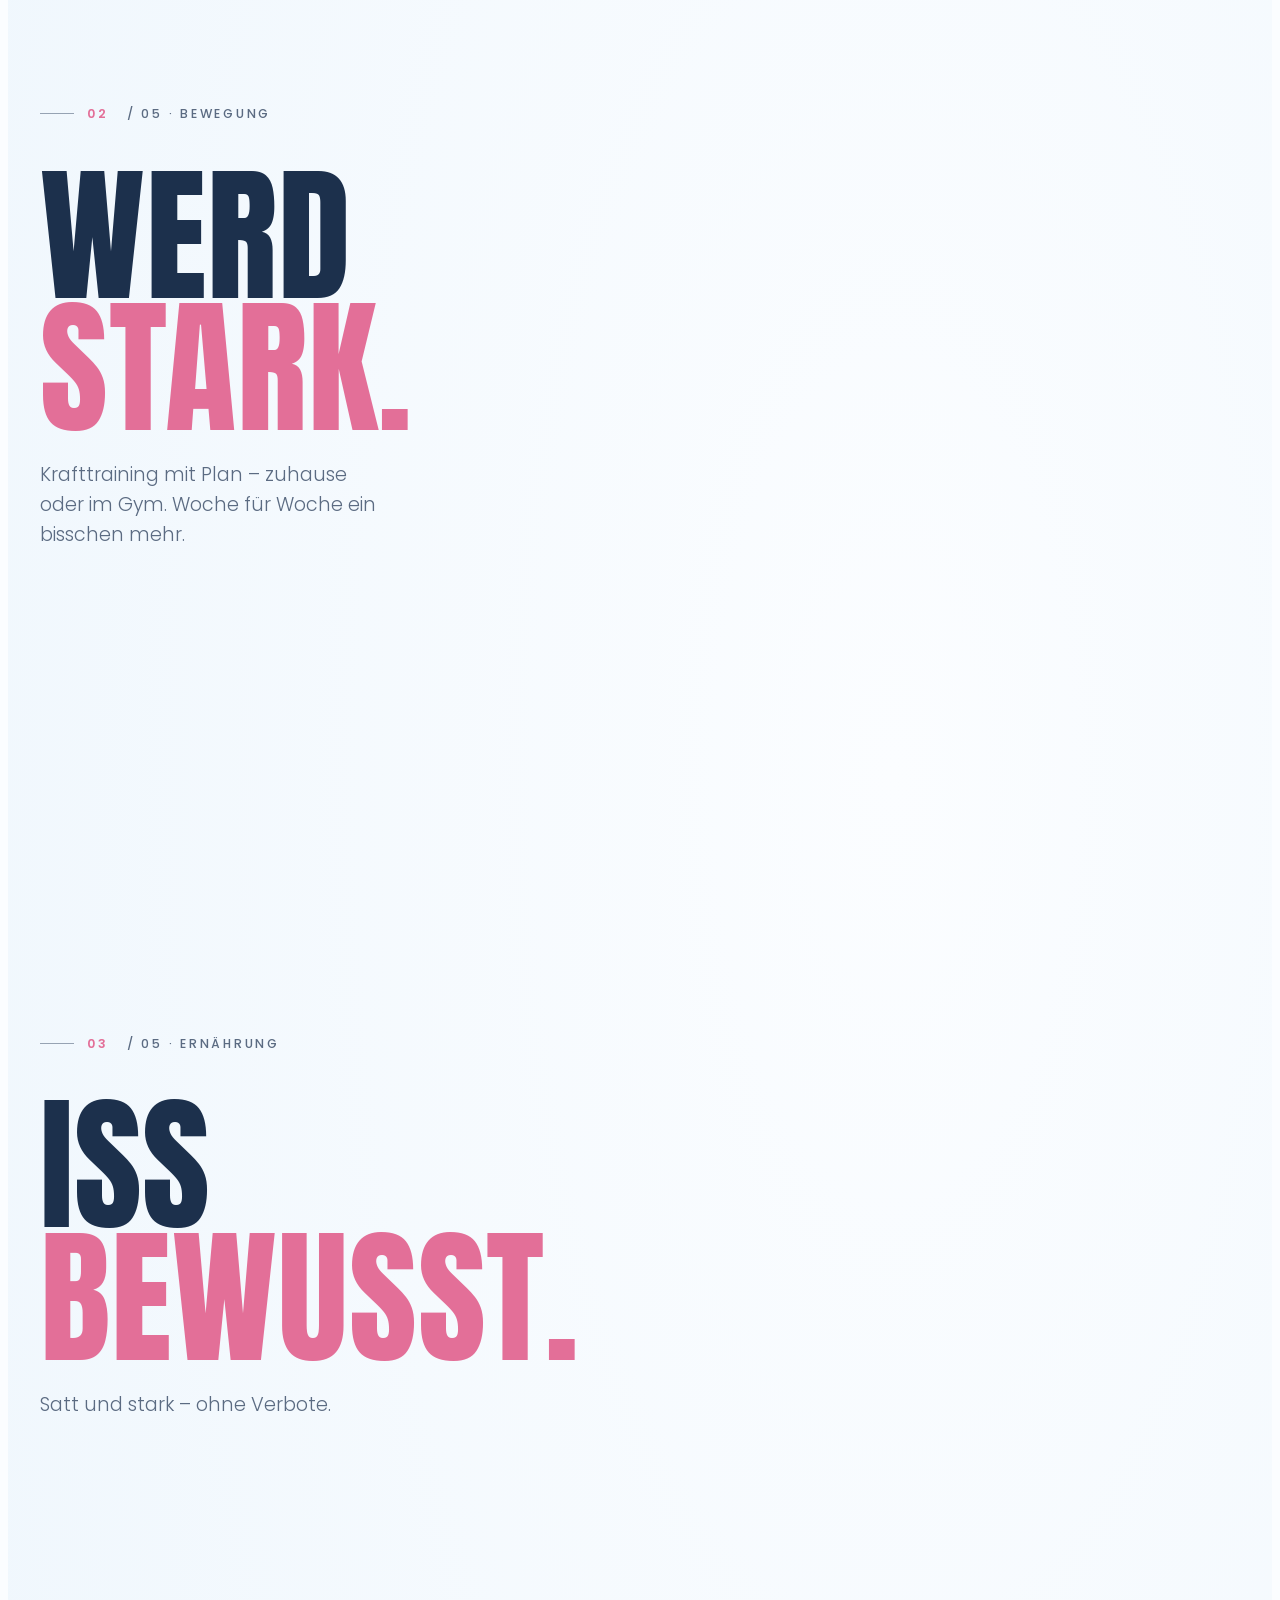
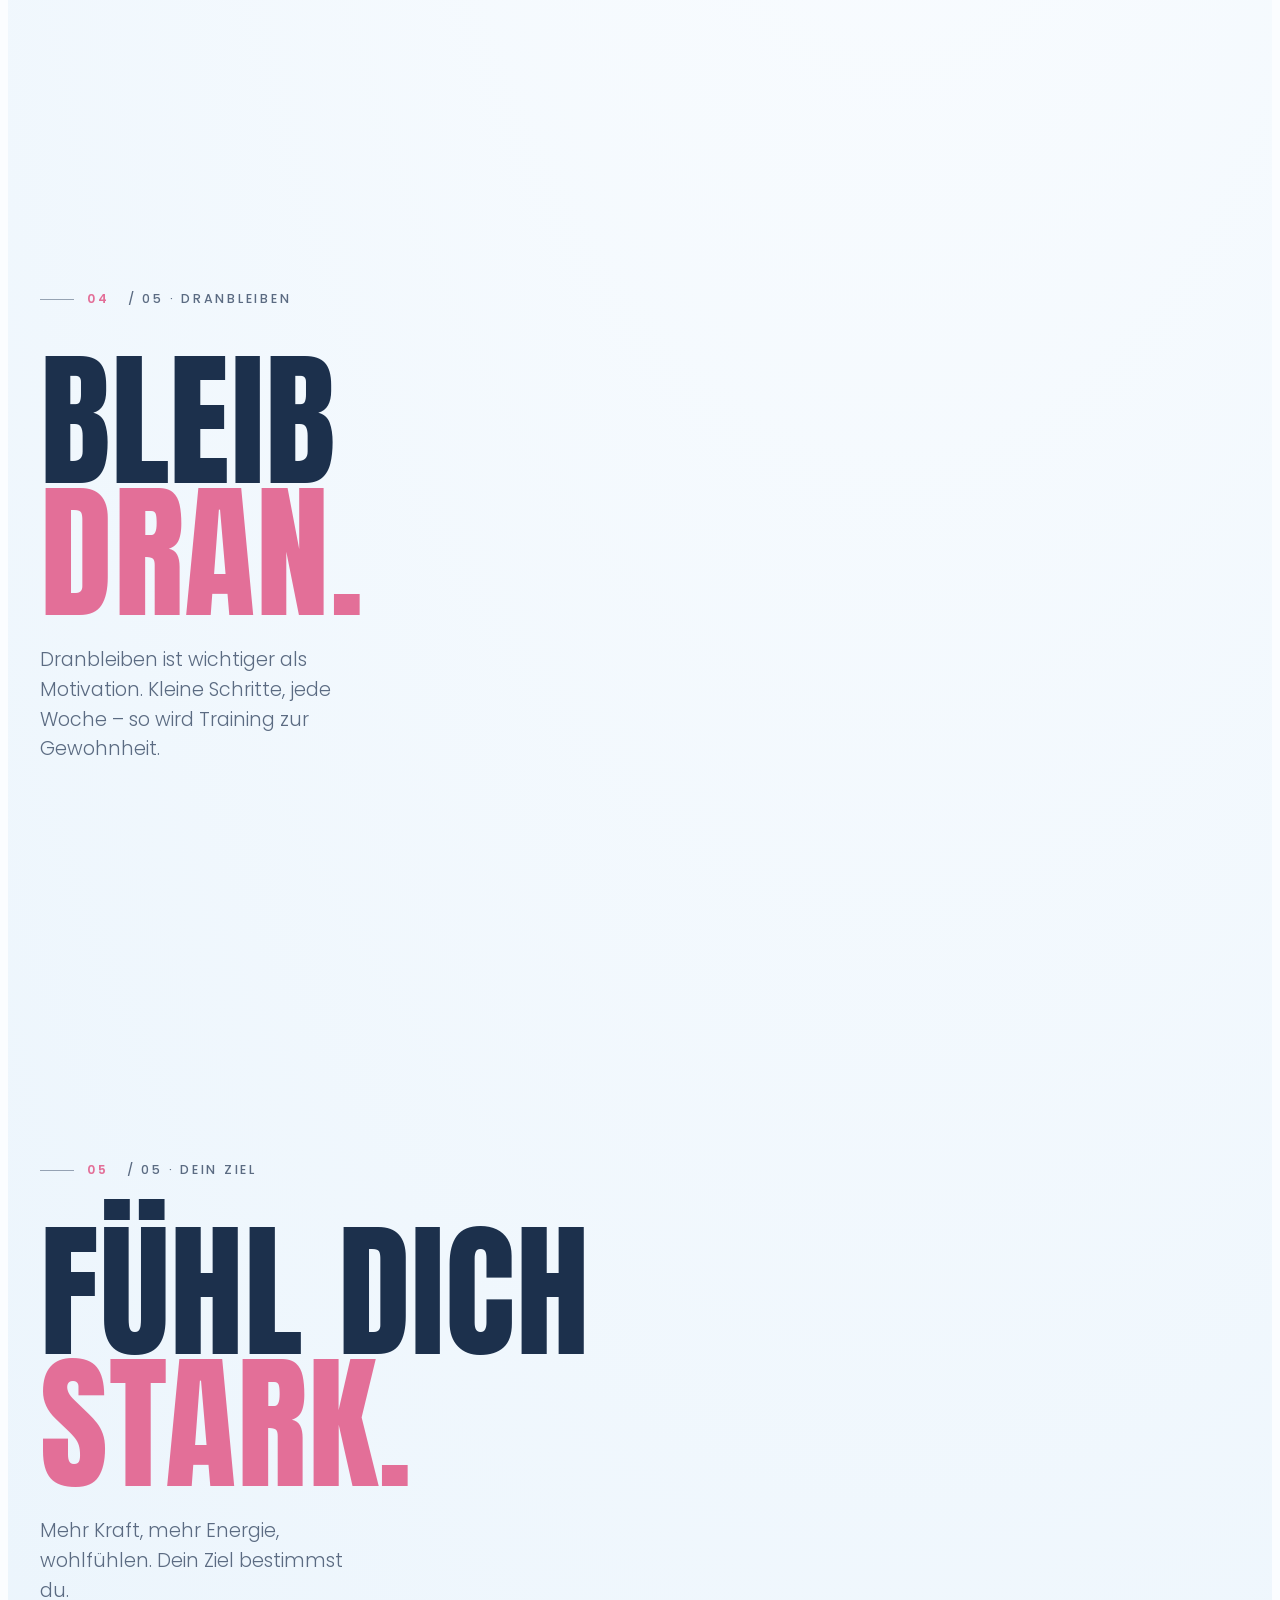
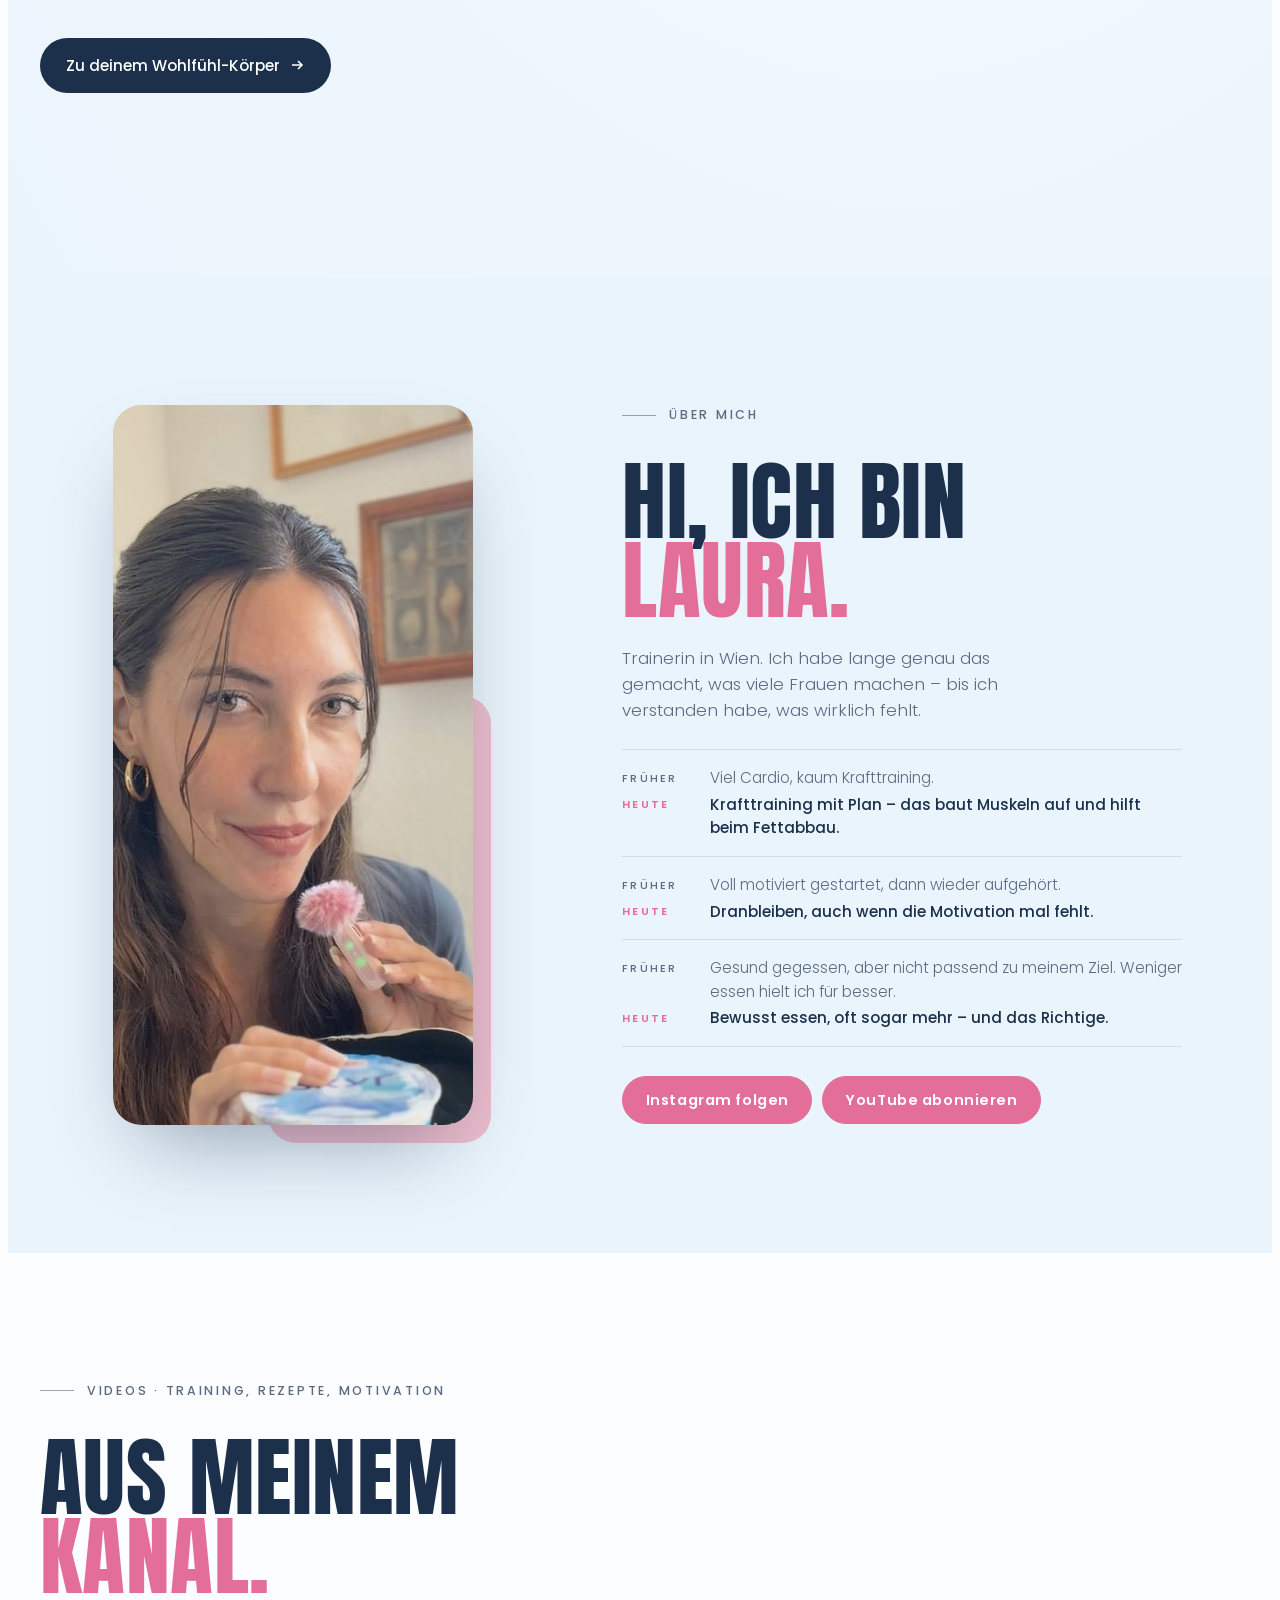
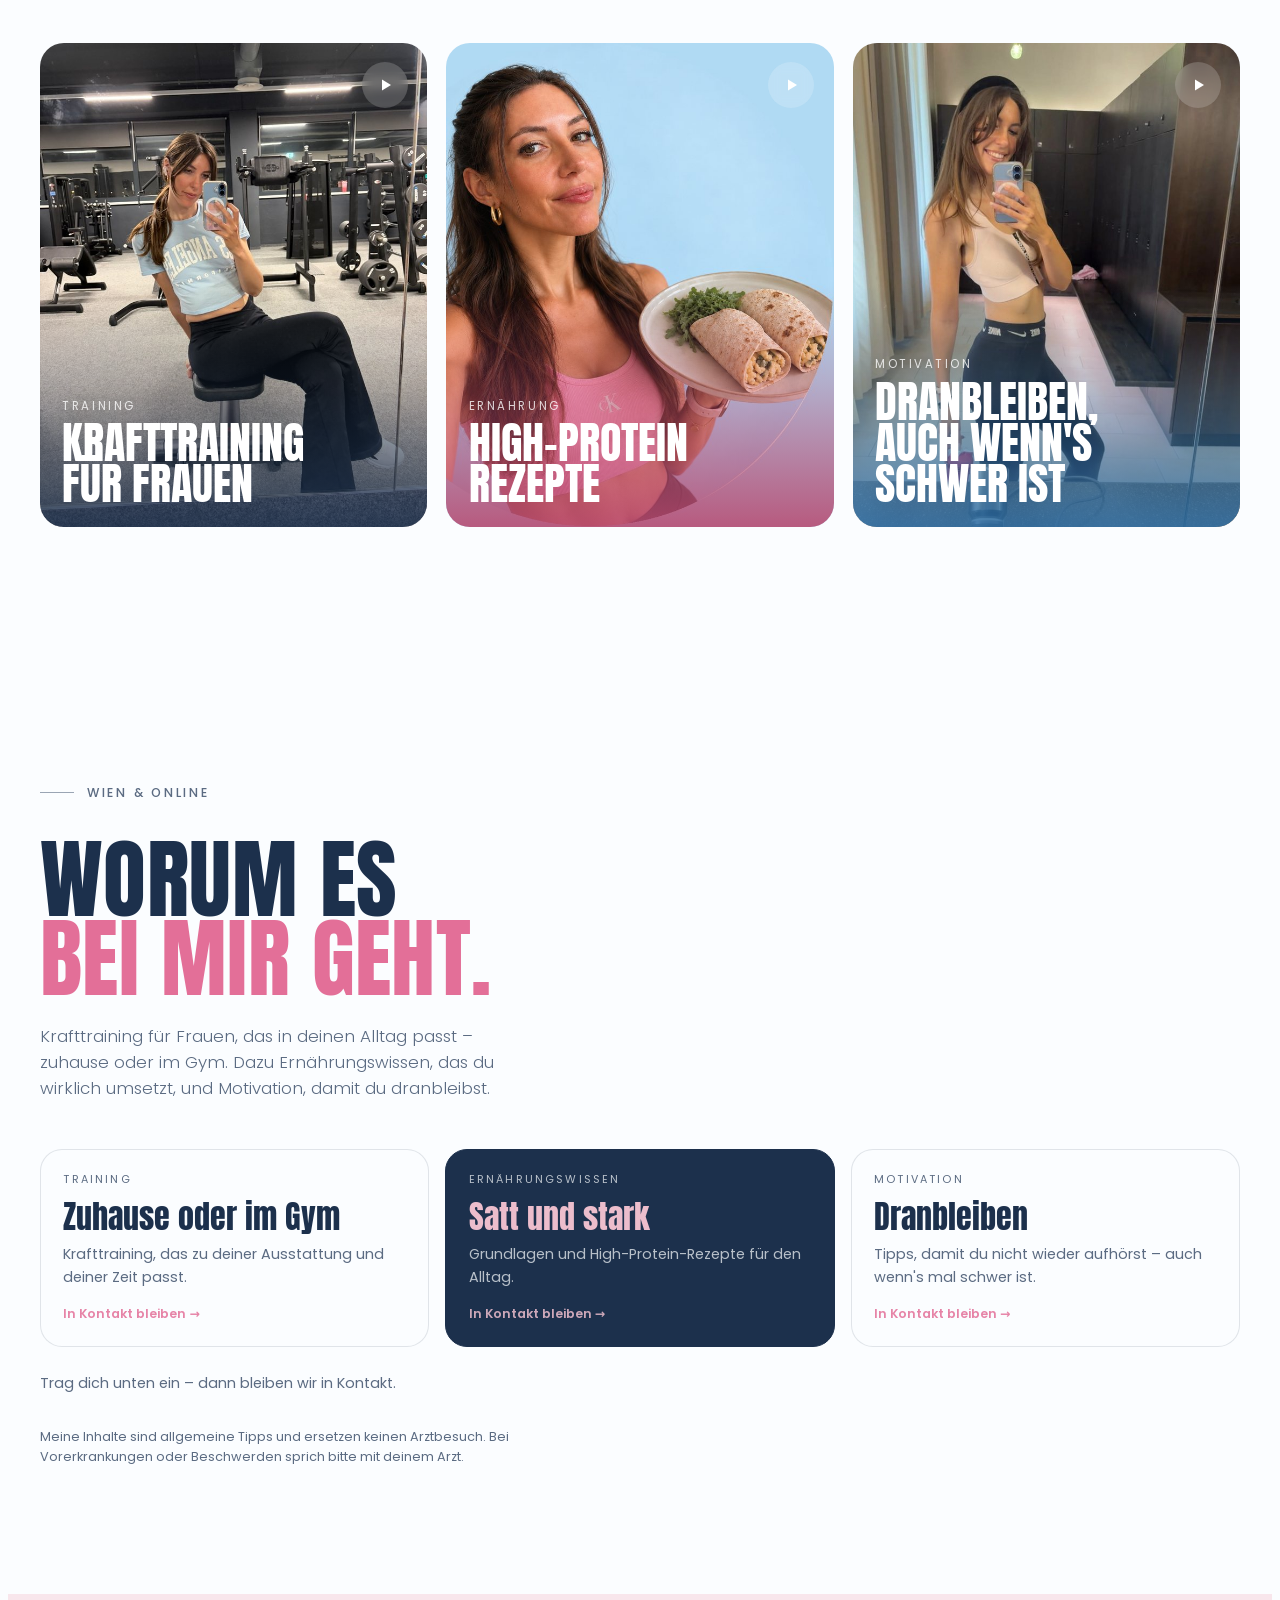
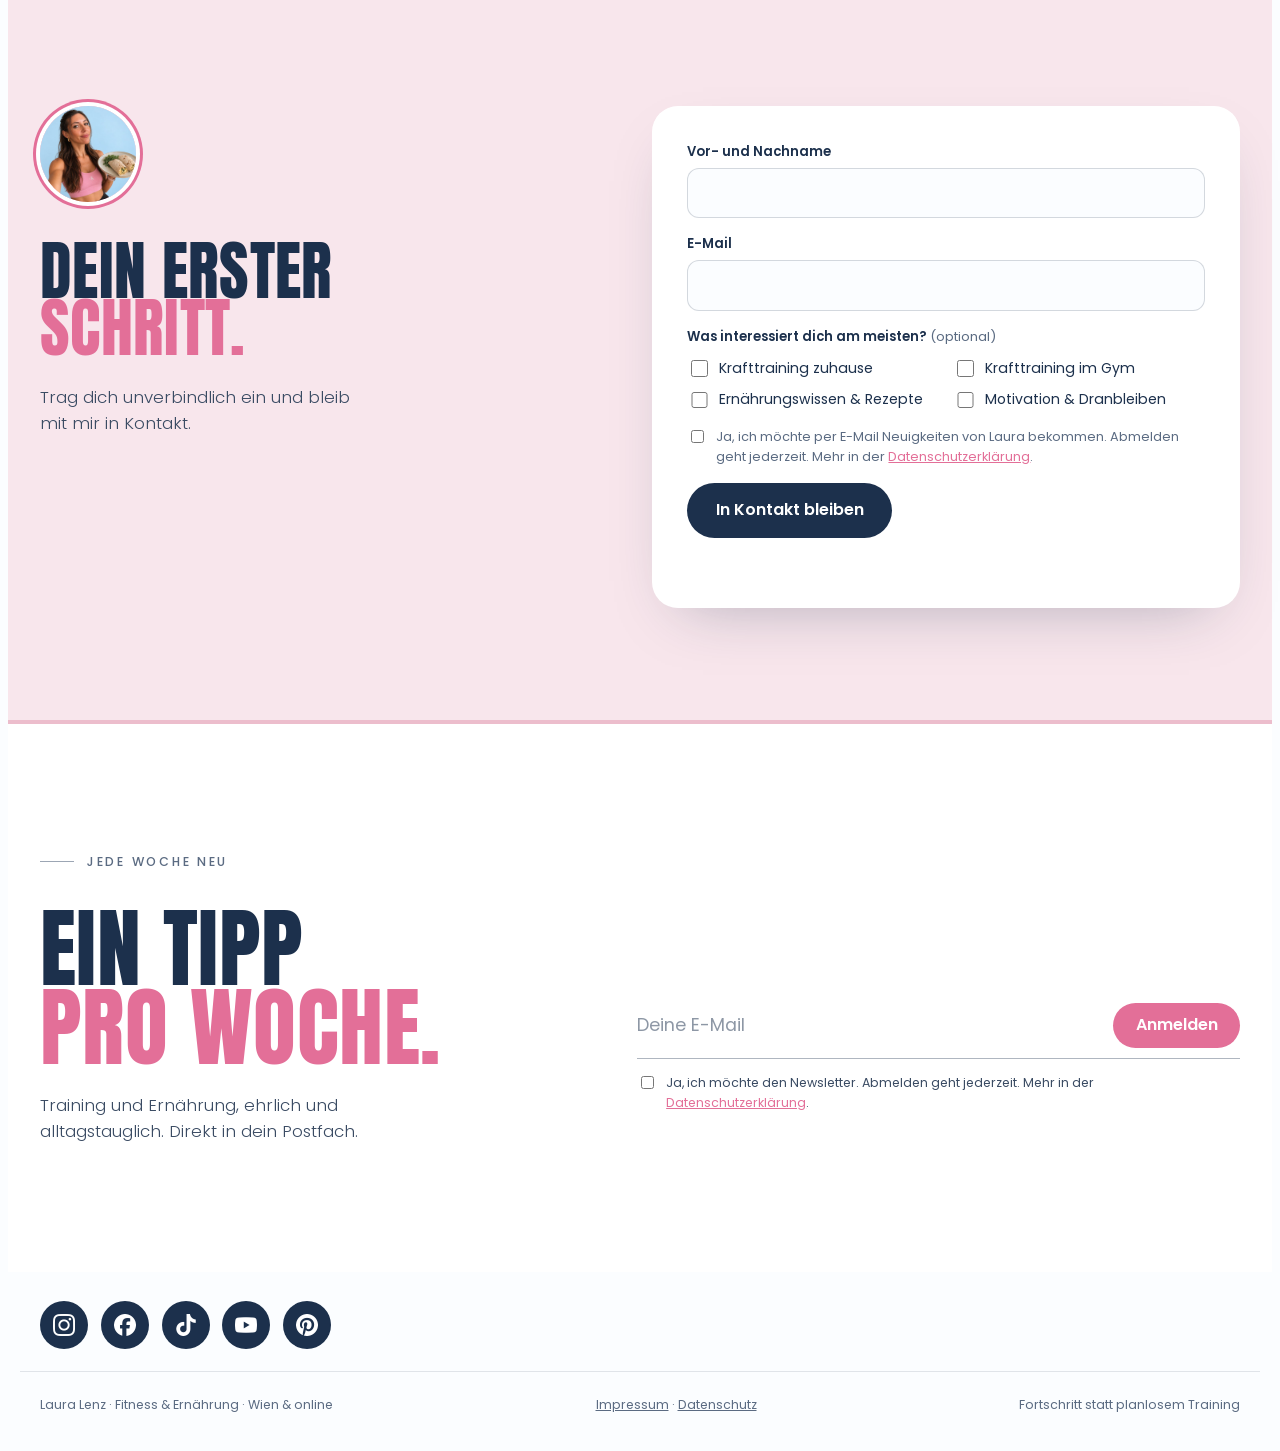
==== commit ea7504b2: "Formulare: ehrlicher Hinweis bis Brevo angeschlossen ist Co-Authored-By: Claude Opus 5.5 <noreply@an" ====
--- a/index.html
+++ b/index.html
@@ -545,10 +545,10 @@
 
   var klForm=document.getElementById('kl-form'),klOut=document.getElementById('kl-out');
   klForm.addEventListener('submit',function(e){e.preventDefault();
-    klOut.textContent=klForm.checkValidity()?'Danke! Im echten Betrieb bekommst du jetzt eine Bestätigungs-Mail.':'Bitte Name, E-Mail und das Häkchen ausfüllen.';});
+    klOut.textContent=klForm.checkValidity()?'Danke! Die Anmeldung wird gerade eingerichtet – bitte schau in ein paar Tagen wieder vorbei.':'Bitte Name, E-Mail und das Häkchen ausfüllen.';});
   var f=document.getElementById('nl'),m=document.getElementById('nl-msg');
   f.addEventListener('submit',function(e){e.preventDefault();
-    m.textContent=f.checkValidity()?'Danke! Im echten Betrieb kommt jetzt eine Bestätigungs-Mail.':'Bitte E-Mail eintragen und das Häkchen setzen.';});
+    m.textContent=f.checkValidity()?'Danke! Die Anmeldung wird gerade eingerichtet – bitte schau in ein paar Tagen wieder vorbei.':'Bitte E-Mail eintragen und das Häkchen setzen.';});
 
   /* ---------- 3D-Bühne ---------- */
   if(typeof THREE==='undefined'){document.documentElement.classList.add('no3d');return;}
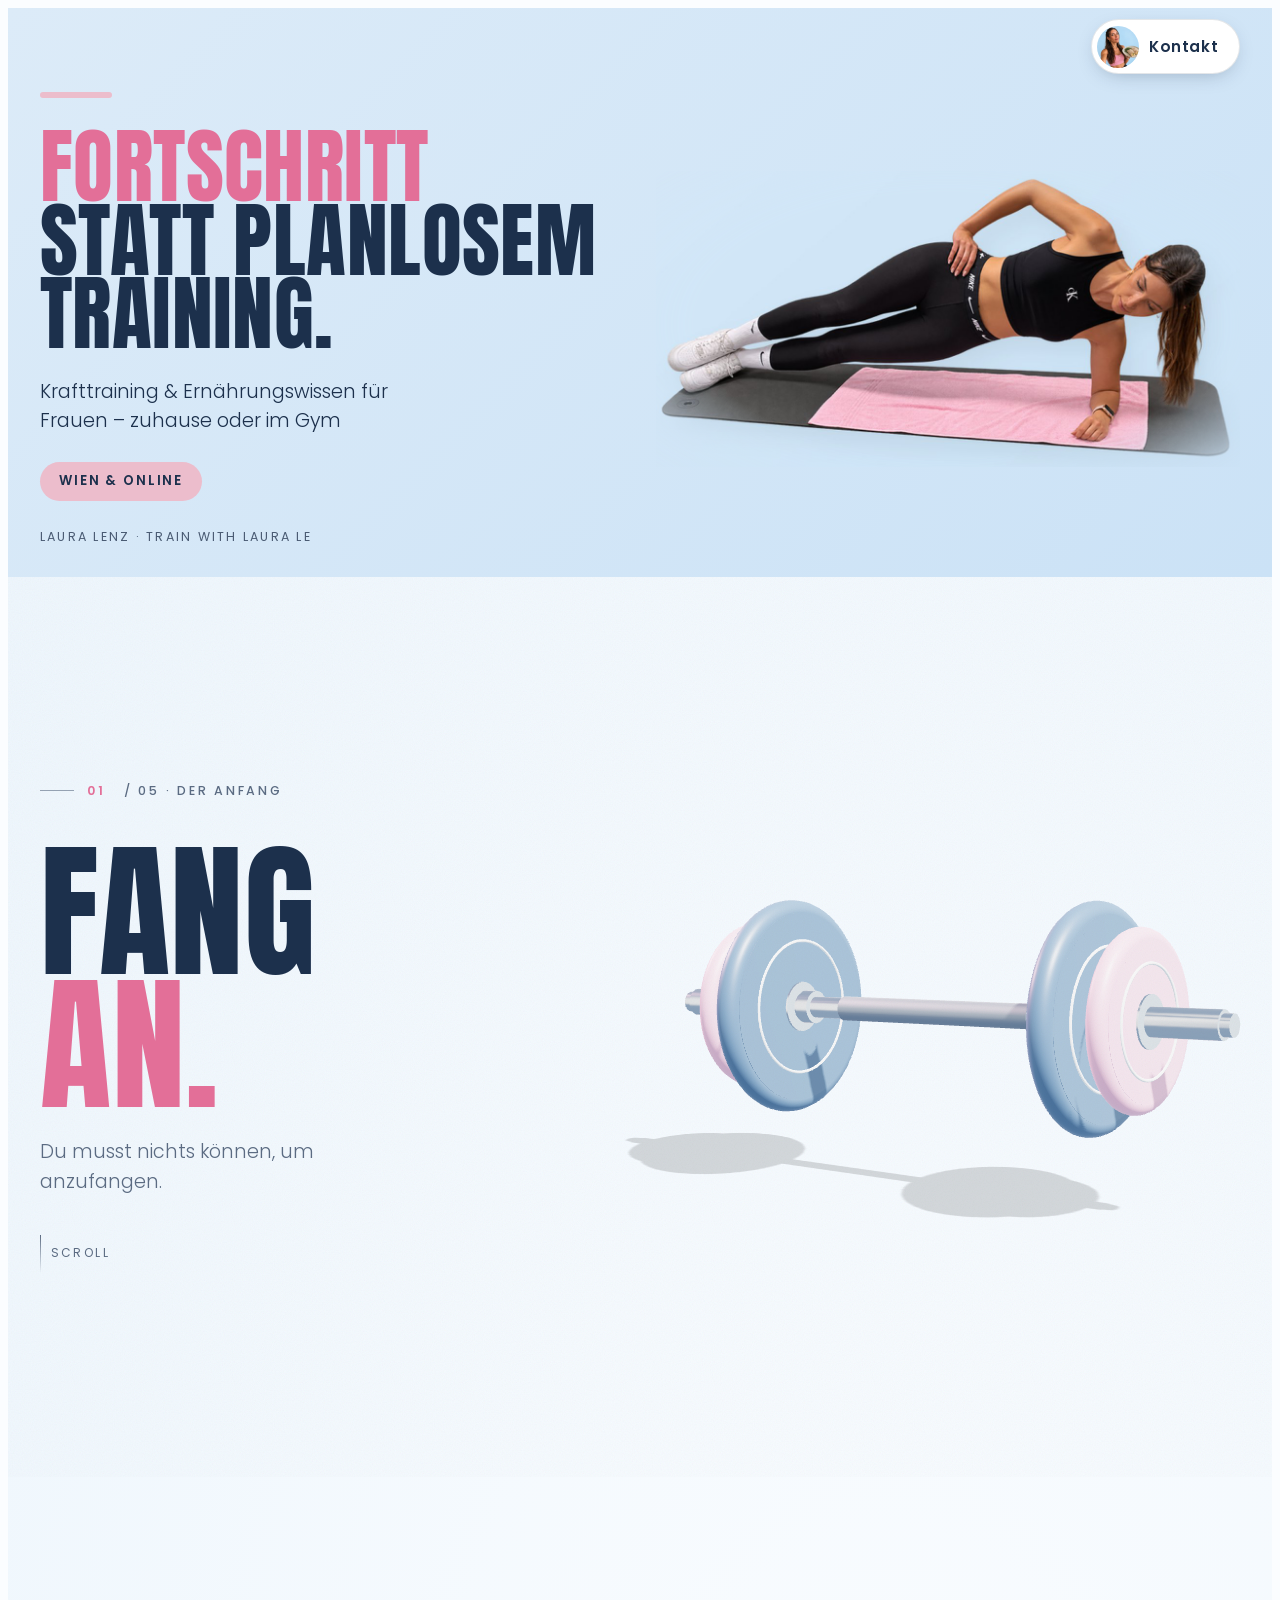
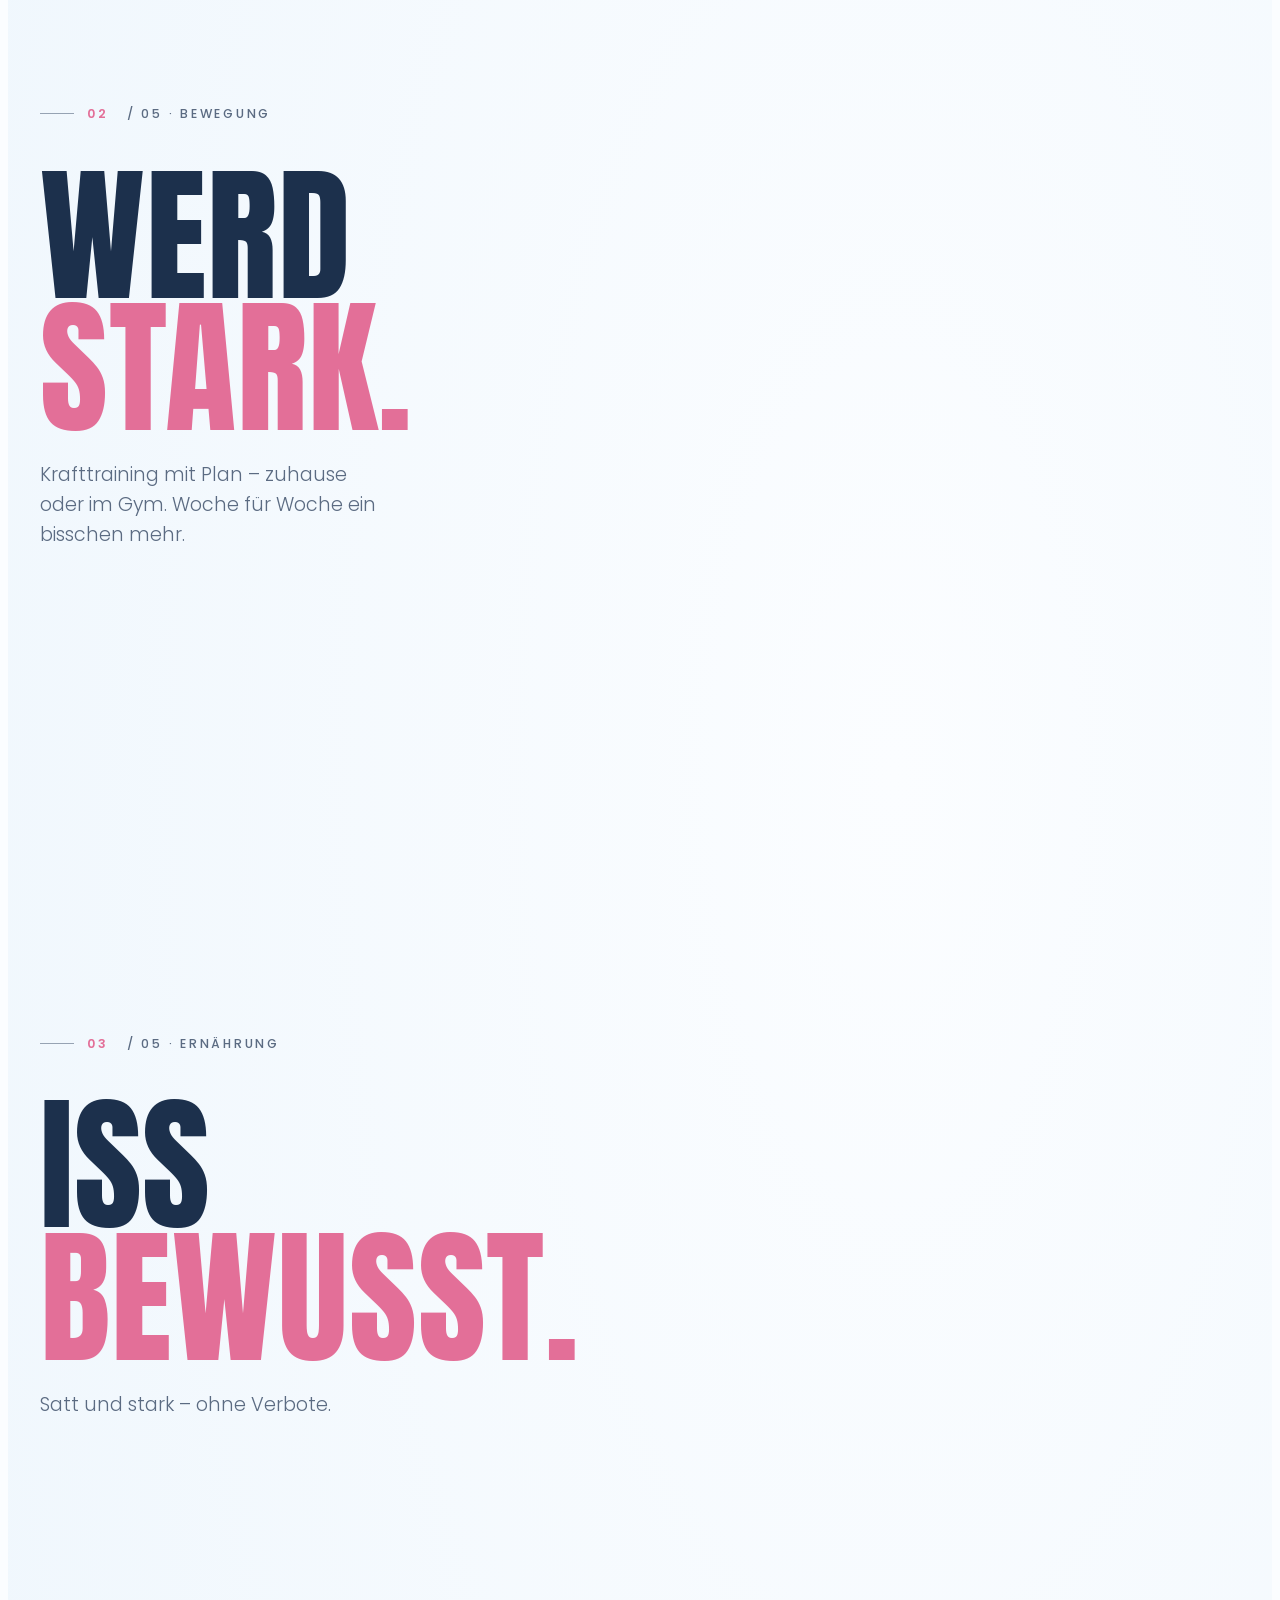
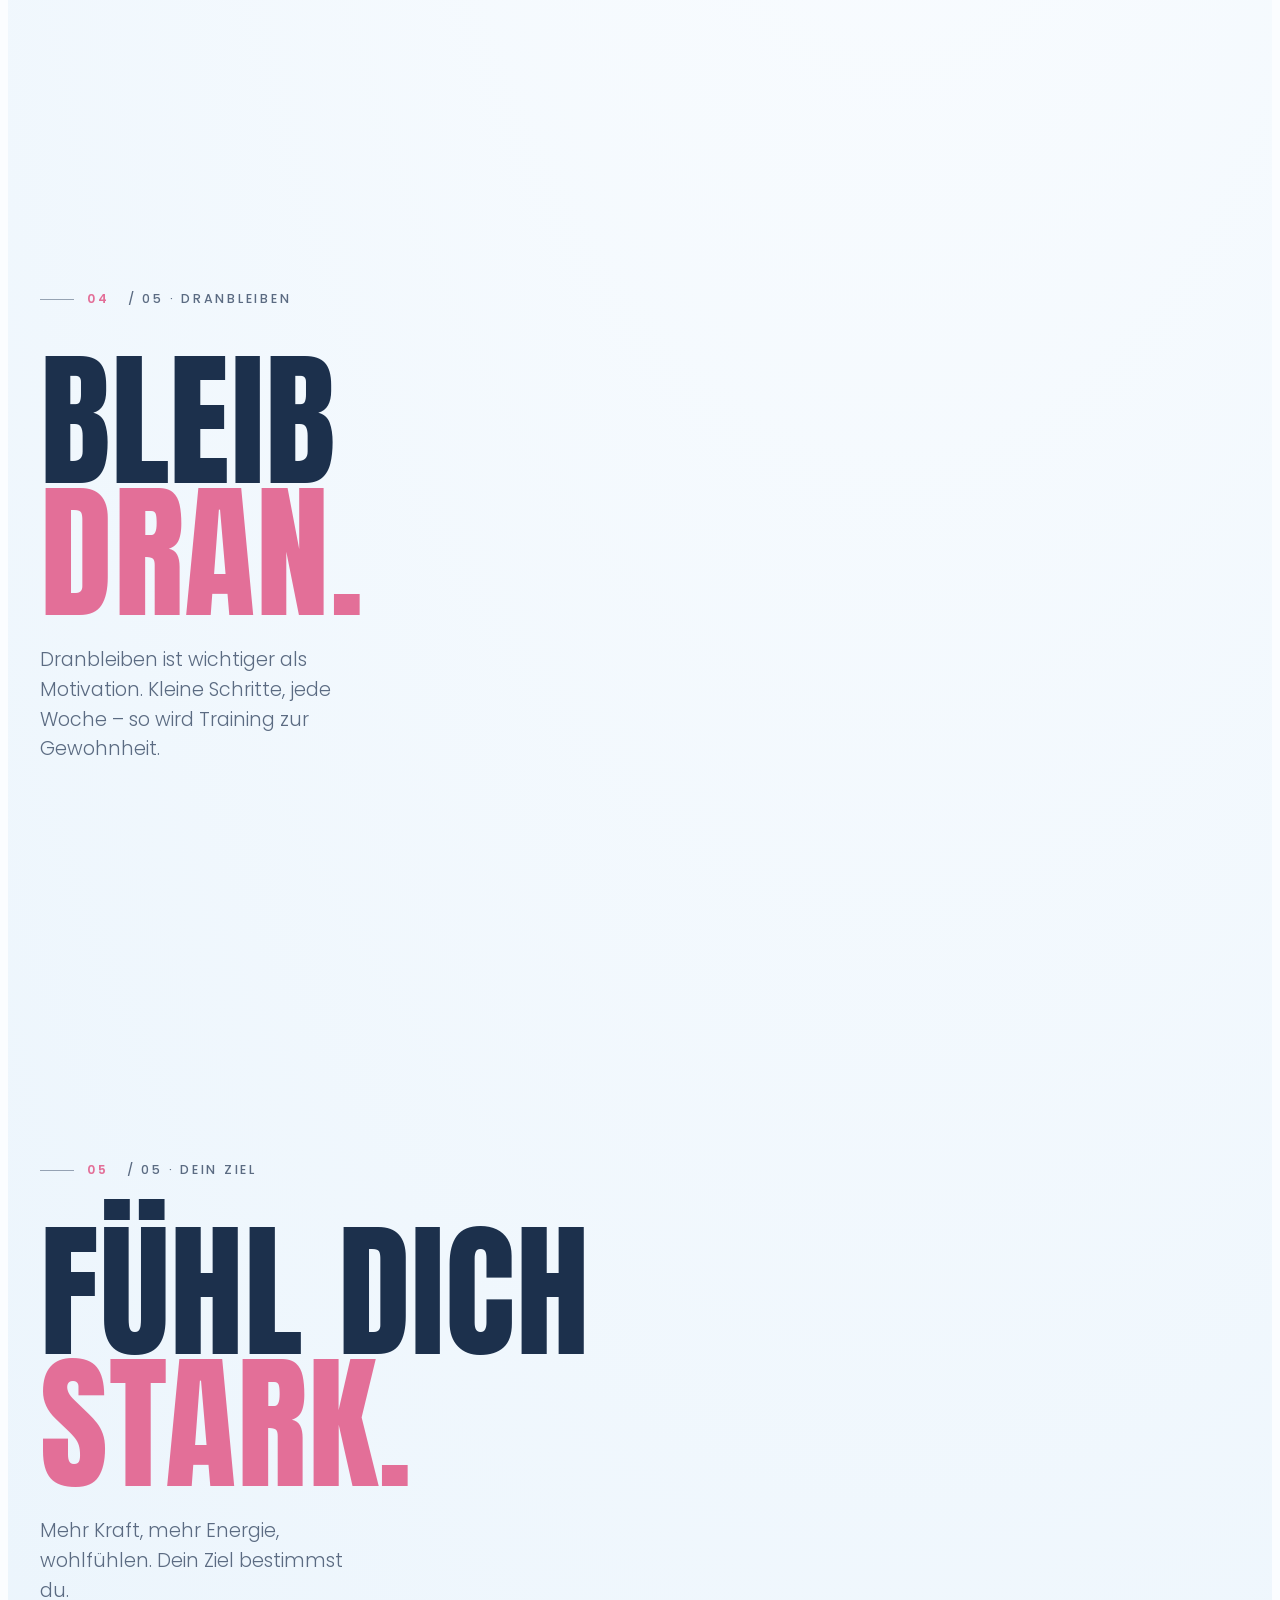
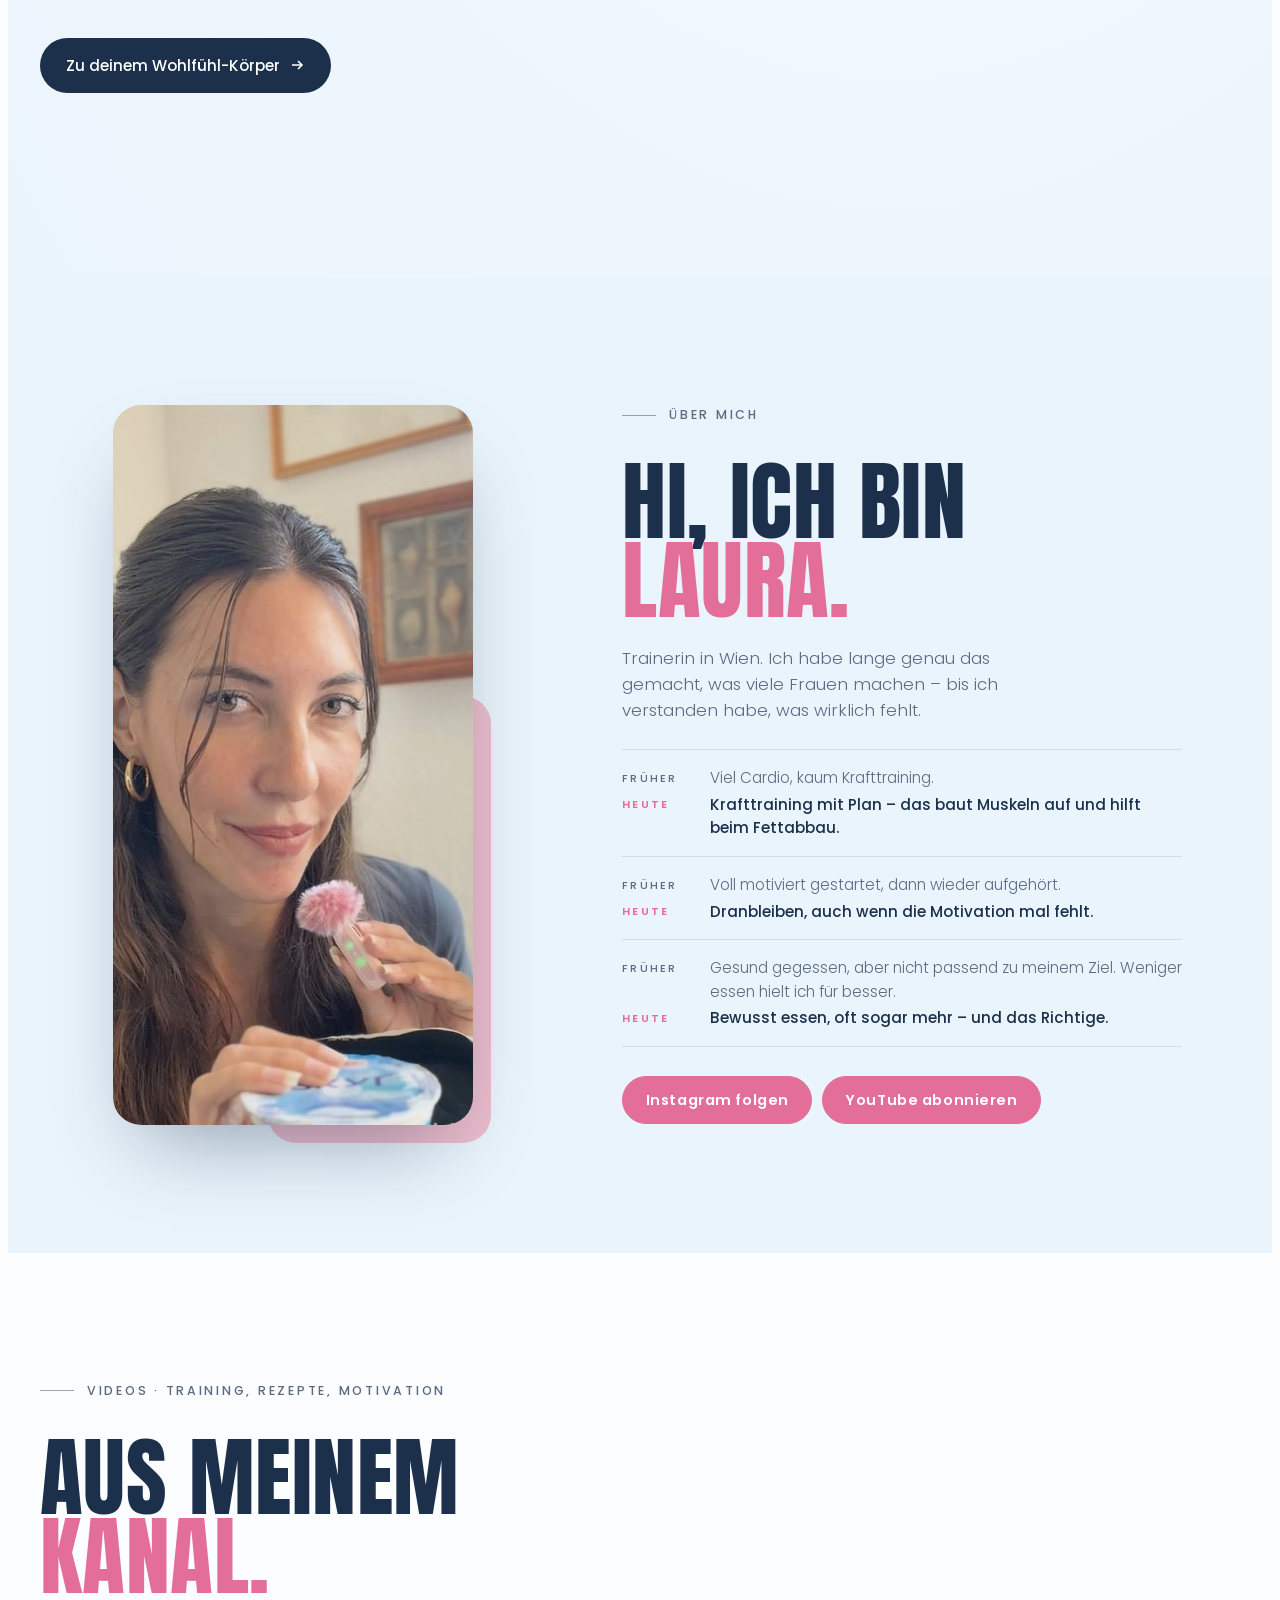
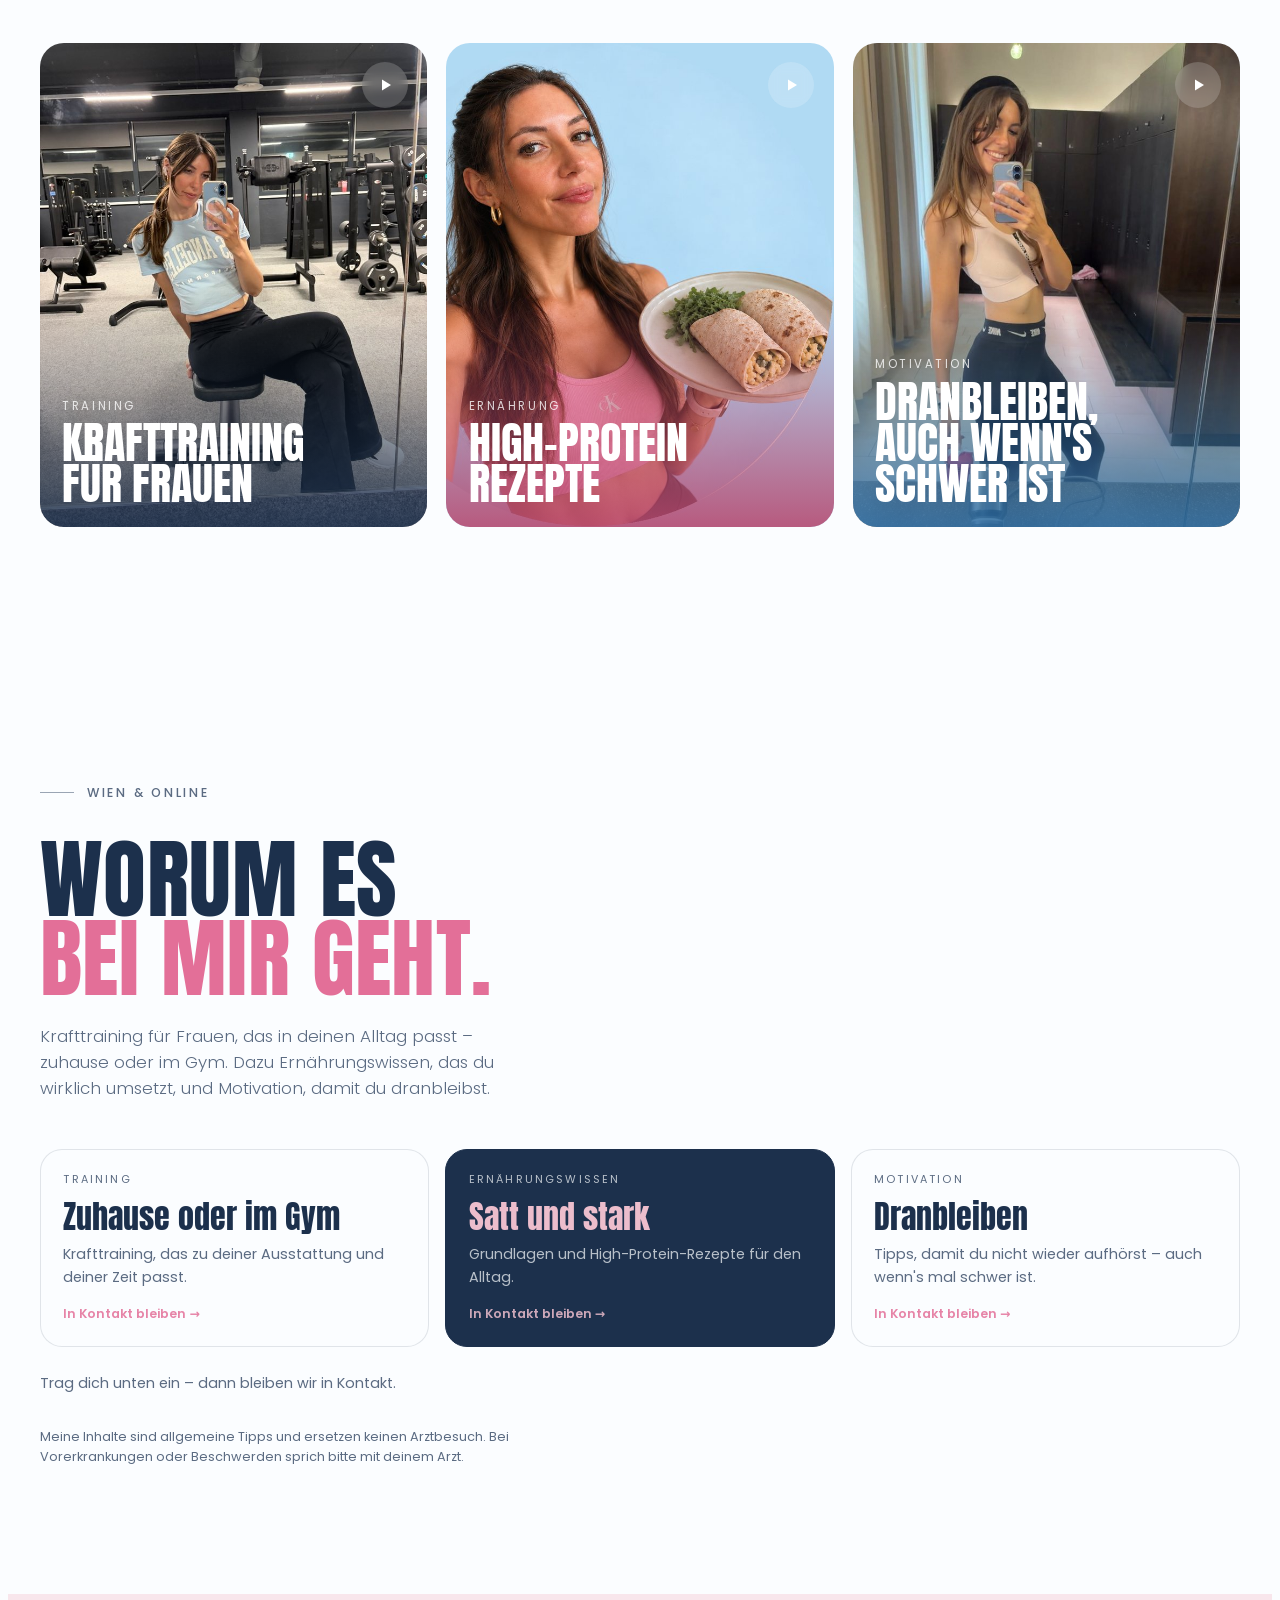
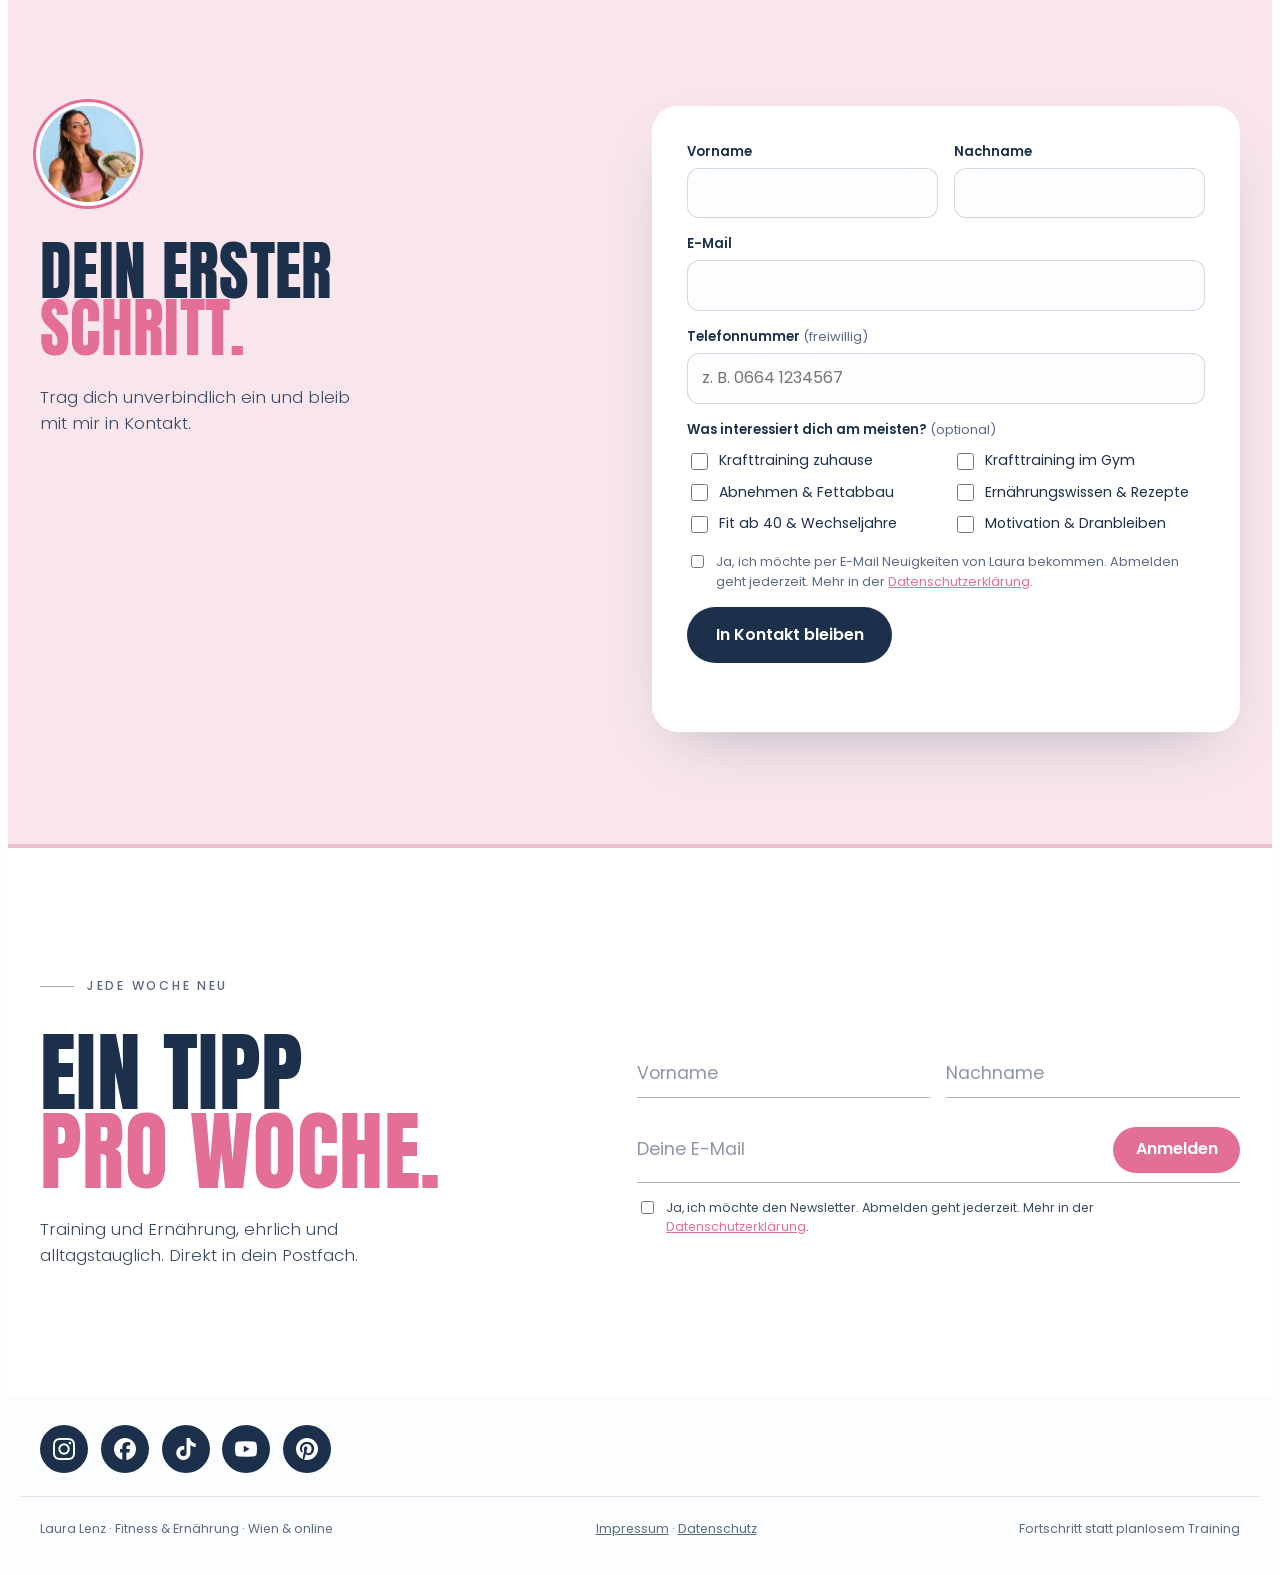
==== commit fcec404f: "Formulare an Brevo angebunden (Vor-/Nachname, Telefon freiwillig, 6 Themen) + Datenschutz Telefonnum" ====
--- a/index.html
+++ b/index.html
@@ -292,6 +292,8 @@
 .nl h2 span{color:#E36F98}
 .nl p{margin-top:var(--s-lead);font-weight:300;color:#3A4B63;max-width:34ch;font-size:1.05rem}
 form{display:grid;gap:.9rem}
+.kl-two{display:grid;grid-template-columns:1fr 1fr;gap:1rem}@media (max-width:520px){.kl-two{grid-template-columns:1fr}}
+.nl-two{display:grid;grid-template-columns:1fr 1fr;gap:1rem;margin-bottom:.9rem}.nl-two input{min-width:0;background:transparent;border:0;border-bottom:1px solid rgba(28,48,76,.35);color:#1C304C;font:inherit;font-size:1.1rem;padding:.4rem 0 .6rem;outline:none}.nl-two input::placeholder{color:rgba(28,48,76,.5)}
 .field{display:flex;gap:.5rem;border-bottom:1px solid rgba(28,48,76,.35);padding-bottom:.6rem}
 .field input{flex:1;min-width:0;background:transparent;border:0;color:#1C304C;font:inherit;font-size:1.1rem;padding:.4rem 0;outline:none}
 .field input::placeholder{color:rgba(28,48,76,.5)}
@@ -470,15 +472,18 @@
           <p>Trag dich unverbindlich ein und bleib mit mir in Kontakt.</p>
         </div>
         <form id="kl-form" class="kl-form" novalidate>
-          <div class="f"><label for="kl-name">Vor- und Nachname</label><input id="kl-name" name="name" type="text" autocomplete="name" required></div>
-          <div class="f"><label for="kl-mail">E-Mail</label><input id="kl-mail" name="email" type="email" autocomplete="email" required></div>
+          <div class="kl-two"><div class="f"><label for="kl-vor">Vorname</label><input id="kl-vor" name="VORNAME" type="text" autocomplete="given-name" required></div><div class="f"><label for="kl-nach">Nachname</label><input id="kl-nach" name="NACHNAME" type="text" autocomplete="family-name" required></div></div>
+          <div class="f"><label for="kl-mail">E-Mail</label><input id="kl-mail" name="EMAIL" type="email" autocomplete="email" required></div><div class="f"><label for="kl-tel">Telefonnummer <i>(freiwillig)</i></label><input id="kl-tel" name="SMS" type="tel" autocomplete="tel" placeholder="z. B. 0664 1234567"></div>
           <fieldset class="kl-topics"><legend>Was interessiert dich am meisten? <i>(optional)</i></legend>
             <label><input type="checkbox" name="thema" value="Krafttraining zuhause"> Krafttraining zuhause</label>
             <label><input type="checkbox" name="thema" value="Krafttraining im Gym"> Krafttraining im Gym</label>
+            <label><input type="checkbox" name="thema" value="Abnehmen & Fettabbau"> Abnehmen &amp; Fettabbau</label>
             <label><input type="checkbox" name="thema" value="Ernährungswissen & Rezepte"> Ernährungswissen &amp; Rezepte</label>
+            <label><input type="checkbox" name="thema" value="Fit ab 40 & Wechseljahre"> Fit ab 40 &amp; Wechseljahre</label>
             <label><input type="checkbox" name="thema" value="Motivation & Dranbleiben"> Motivation &amp; Dranbleiben</label>
           </fieldset>
           <label class="kl-check" for="kl-ok"><input id="kl-ok" type="checkbox" required> <span>Ja, ich möchte per E-Mail Neuigkeiten von Laura bekommen. Abmelden geht jederzeit. Mehr in der <a href="datenschutz.html">Datenschutzerklärung</a>.</span></label>
+          <input type="text" name="email_address_check" value="" tabindex="-1" autocomplete="off" aria-hidden="true" style="position:absolute;left:-9999px">
           <button type="submit" class="kl-btn">In Kontakt bleiben</button>
           <span id="kl-out" aria-live="polite"></span>
         </form>
@@ -493,6 +498,7 @@
           <p>Training und Ernährung, ehrlich und alltagstauglich. Direkt in dein Postfach.</p>
         </div>
         <form id="nl" novalidate>
+          <div class="nl-two"><label for="nl-vor" class="sr" style="position:absolute;left:-9999px">Vorname</label><input id="nl-vor" type="text" autocomplete="given-name" placeholder="Vorname" required><label for="nl-nach" class="sr" style="position:absolute;left:-9999px">Nachname</label><input id="nl-nach" type="text" autocomplete="family-name" placeholder="Nachname" required></div>
           <div class="field">
             <label for="nl-mail" class="sr" style="position:absolute;left:-9999px">E-Mail</label>
             <input id="nl-mail" type="email" autocomplete="email" placeholder="Deine E-Mail" required>
@@ -543,12 +549,28 @@
   }
   window.addEventListener('scroll',onScroll,{passive:true});onScroll();
 
+  var BREVO='https://b78da8fa.sibforms.com/serve/[base64]';
+  var OKMSG='Fast geschafft! Bitte bestätige deine Anmeldung in der E-Mail, die wir dir gerade geschickt haben.';
+  function tel(v){var d=(v||'').replace(/[^0-9+]/g,'');if(!d)return null;var cc='+43';
+    if(d.indexOf('+')===0||d.indexOf('00')===0){d=d.replace(/^\+|^00/,'');if(d.indexOf('43')===0){d=d.slice(2);}else if(d.indexOf('49')===0){cc='+49';d=d.slice(2);}else if(d.indexOf('41')===0){cc='+41';d=d.slice(2);}}
+    d=d.replace(/^0+/,'');return d.length>=6?{cc:cc,n:d}:null;}
+  function send(o,out,btn){var fd=new FormData();fd.append('VORNAME',o.v);fd.append('NACHNAME',o.n);fd.append('EMAIL',o.e);
+    if(o.t){fd.append('SMS__COUNTRY_CODE',o.t.cc);fd.append('SMS',o.t.n);}
+    (o.th||[]).forEach(function(x){fd.append('THEMEN[]',x);});
+    fd.append('OPT_IN','1');fd.append('email_address_check',o.hp||'');fd.append('locale','de');fd.append('html_type','simple');
+    if(o.hp){out.textContent=OKMSG;return;}
+    btn.disabled=true;out.textContent='Einen Moment …';
+    fetch(BREVO,{method:'POST',mode:'no-cors',body:fd}).then(function(){out.textContent=OKMSG;}).catch(function(){out.textContent='Das hat leider nicht geklappt. Bitte versuche es gleich noch einmal.';btn.disabled=false;});}
   var klForm=document.getElementById('kl-form'),klOut=document.getElementById('kl-out');
   klForm.addEventListener('submit',function(e){e.preventDefault();
-    klOut.textContent=klForm.checkValidity()?'Danke! Die Anmeldung wird gerade eingerichtet – bitte schau in ein paar Tagen wieder vorbei.':'Bitte Name, E-Mail und das Häkchen ausfüllen.';});
+    if(!klForm.checkValidity()){klOut.textContent='Bitte Vorname, Nachname, E-Mail und das Häkchen ausfüllen.';return;}
+    var t=document.getElementById('kl-tel').value.trim(),tt=tel(t);if(t&&!tt){klOut.textContent='Bitte die Telefonnummer prüfen (oder leer lassen).';return;}
+    send({v:klForm.VORNAME.value.trim(),n:klForm.NACHNAME.value.trim(),e:klForm.EMAIL.value.trim(),t:tt,hp:klForm.email_address_check.value,
+      th:[].slice.call(klForm.querySelectorAll('input[name=thema]:checked')).map(function(x){return x.value;})},klOut,klForm.querySelector('button'));});
   var f=document.getElementById('nl'),m=document.getElementById('nl-msg');
   f.addEventListener('submit',function(e){e.preventDefault();
-    m.textContent=f.checkValidity()?'Danke! Die Anmeldung wird gerade eingerichtet – bitte schau in ein paar Tagen wieder vorbei.':'Bitte E-Mail eintragen und das Häkchen setzen.';});
+    if(!f.checkValidity()){m.textContent='Bitte Vorname, Nachname, E-Mail eintragen und das Häkchen setzen.';return;}
+    send({v:document.getElementById('nl-vor').value.trim(),n:document.getElementById('nl-nach').value.trim(),e:document.getElementById('nl-mail').value.trim()},m,f.querySelector('button'));});
 
   /* ---------- 3D-Bühne ---------- */
   if(typeof THREE==='undefined'){document.documentElement.classList.add('no3d');return;}
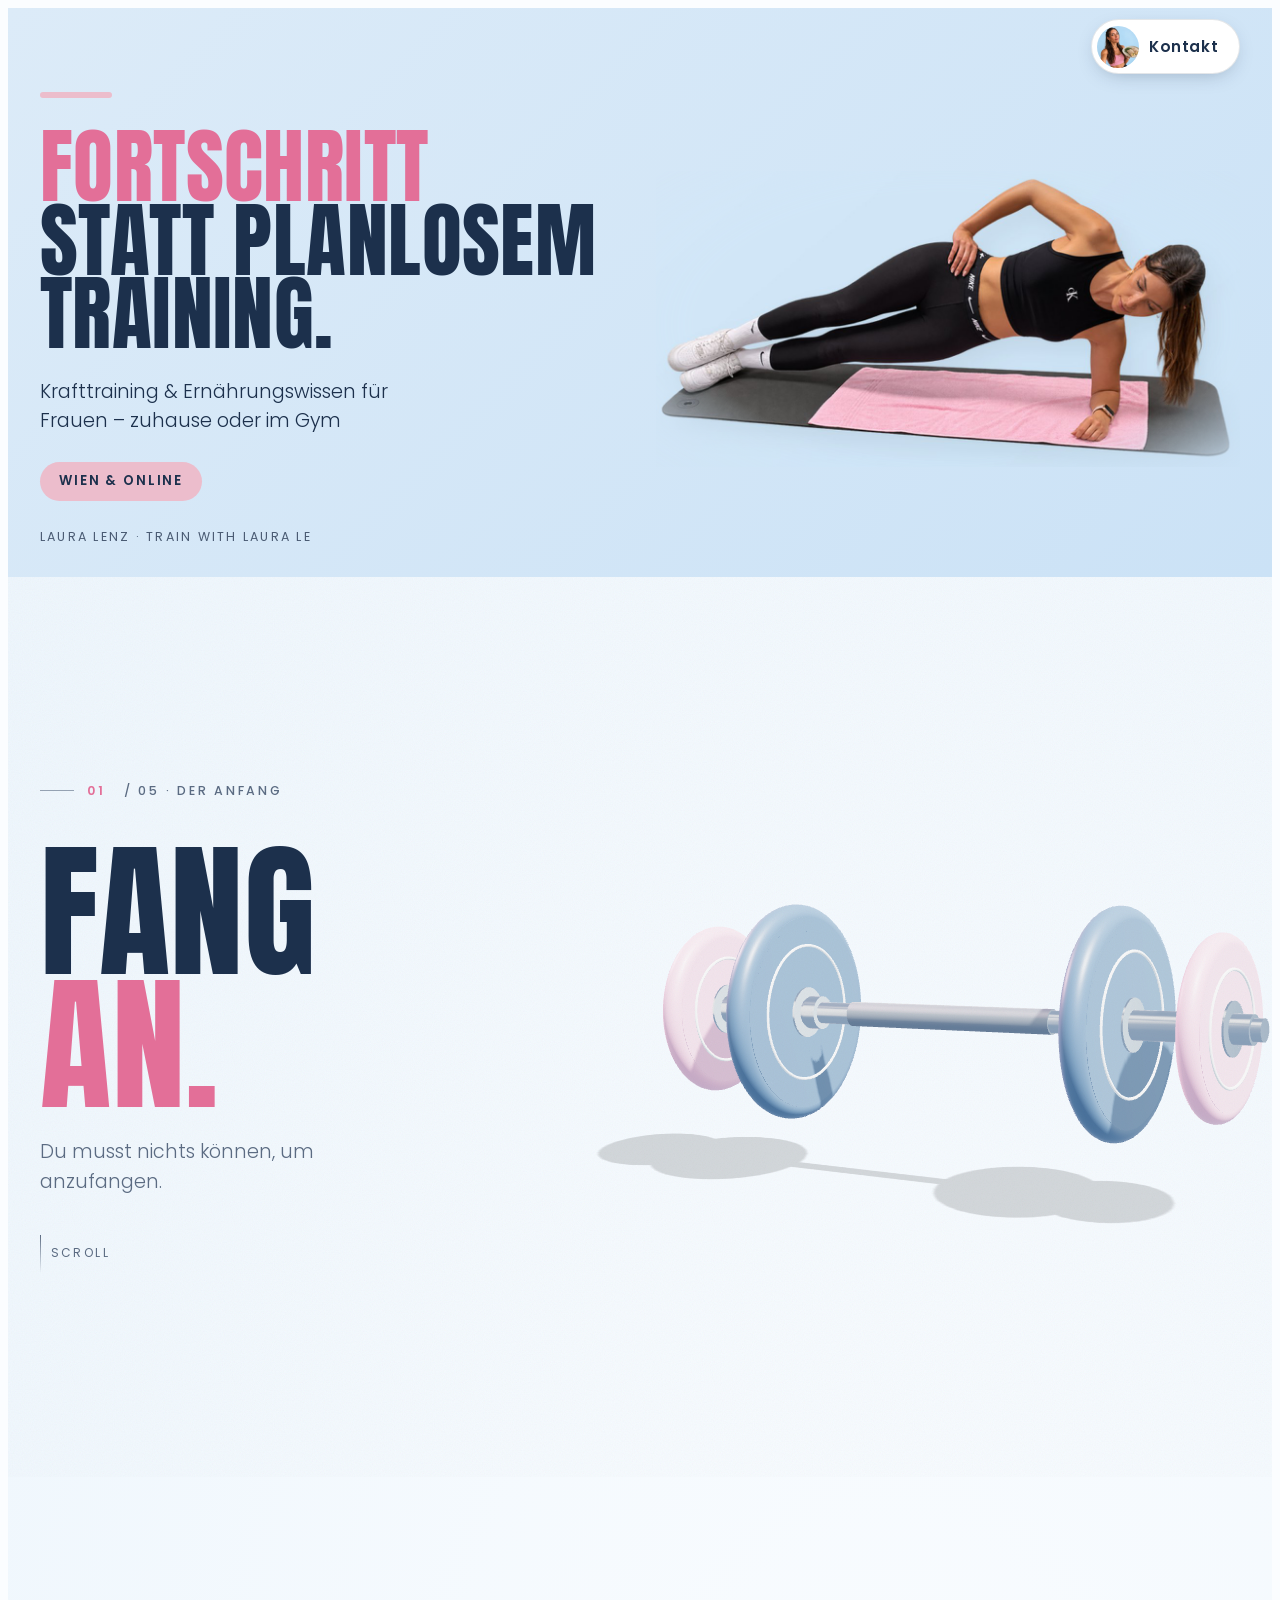
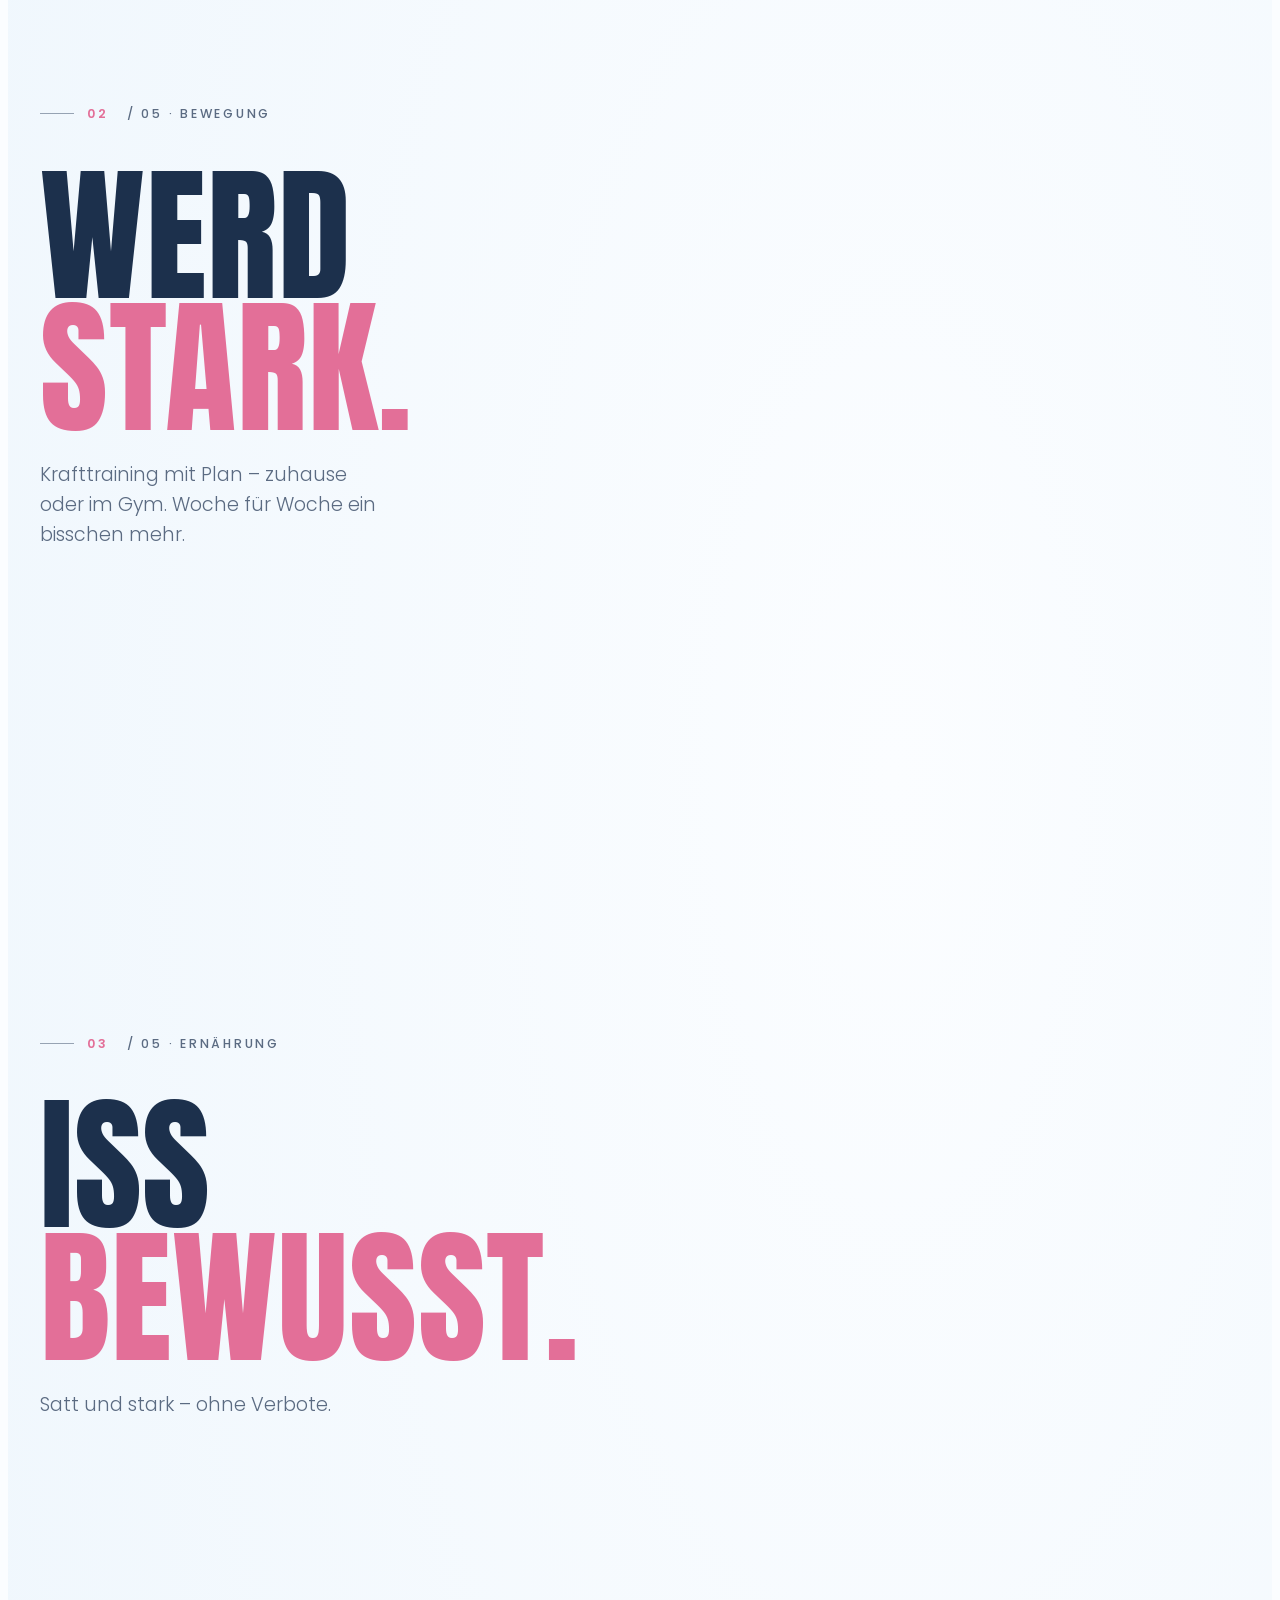
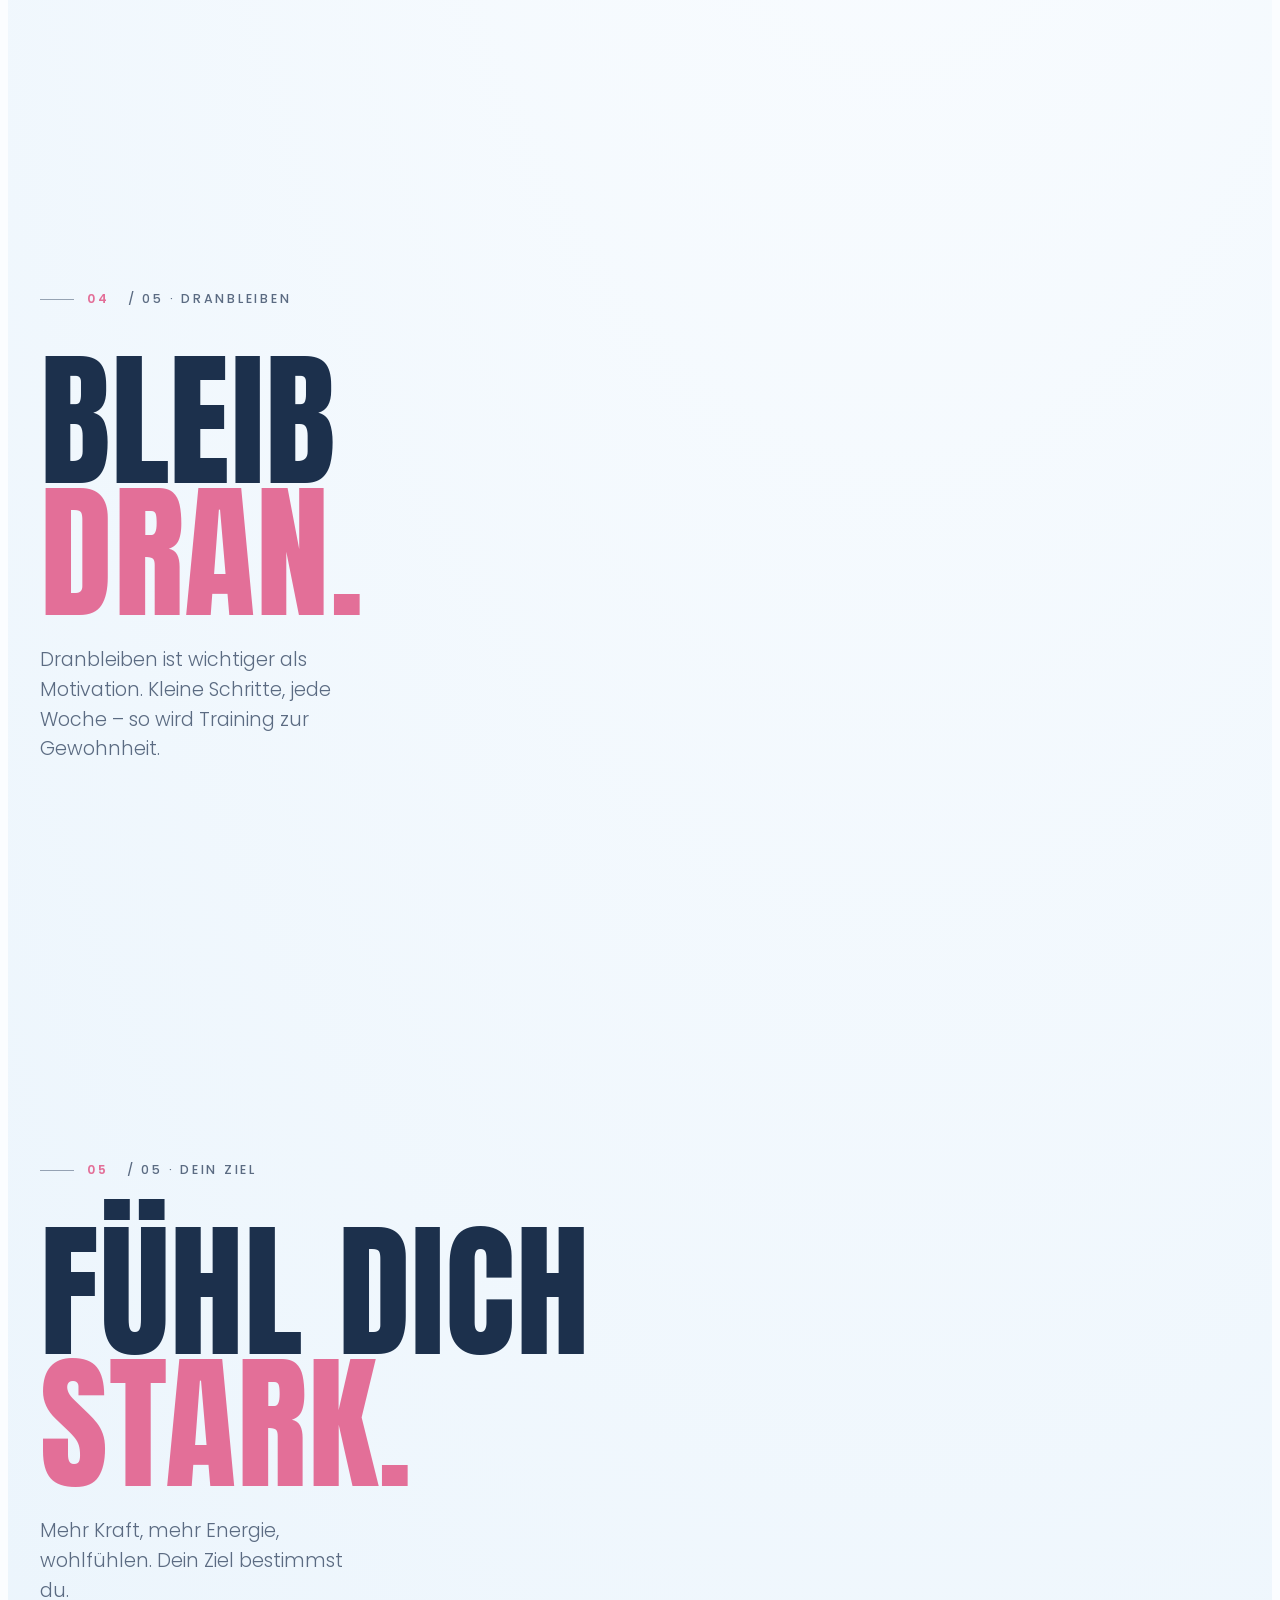
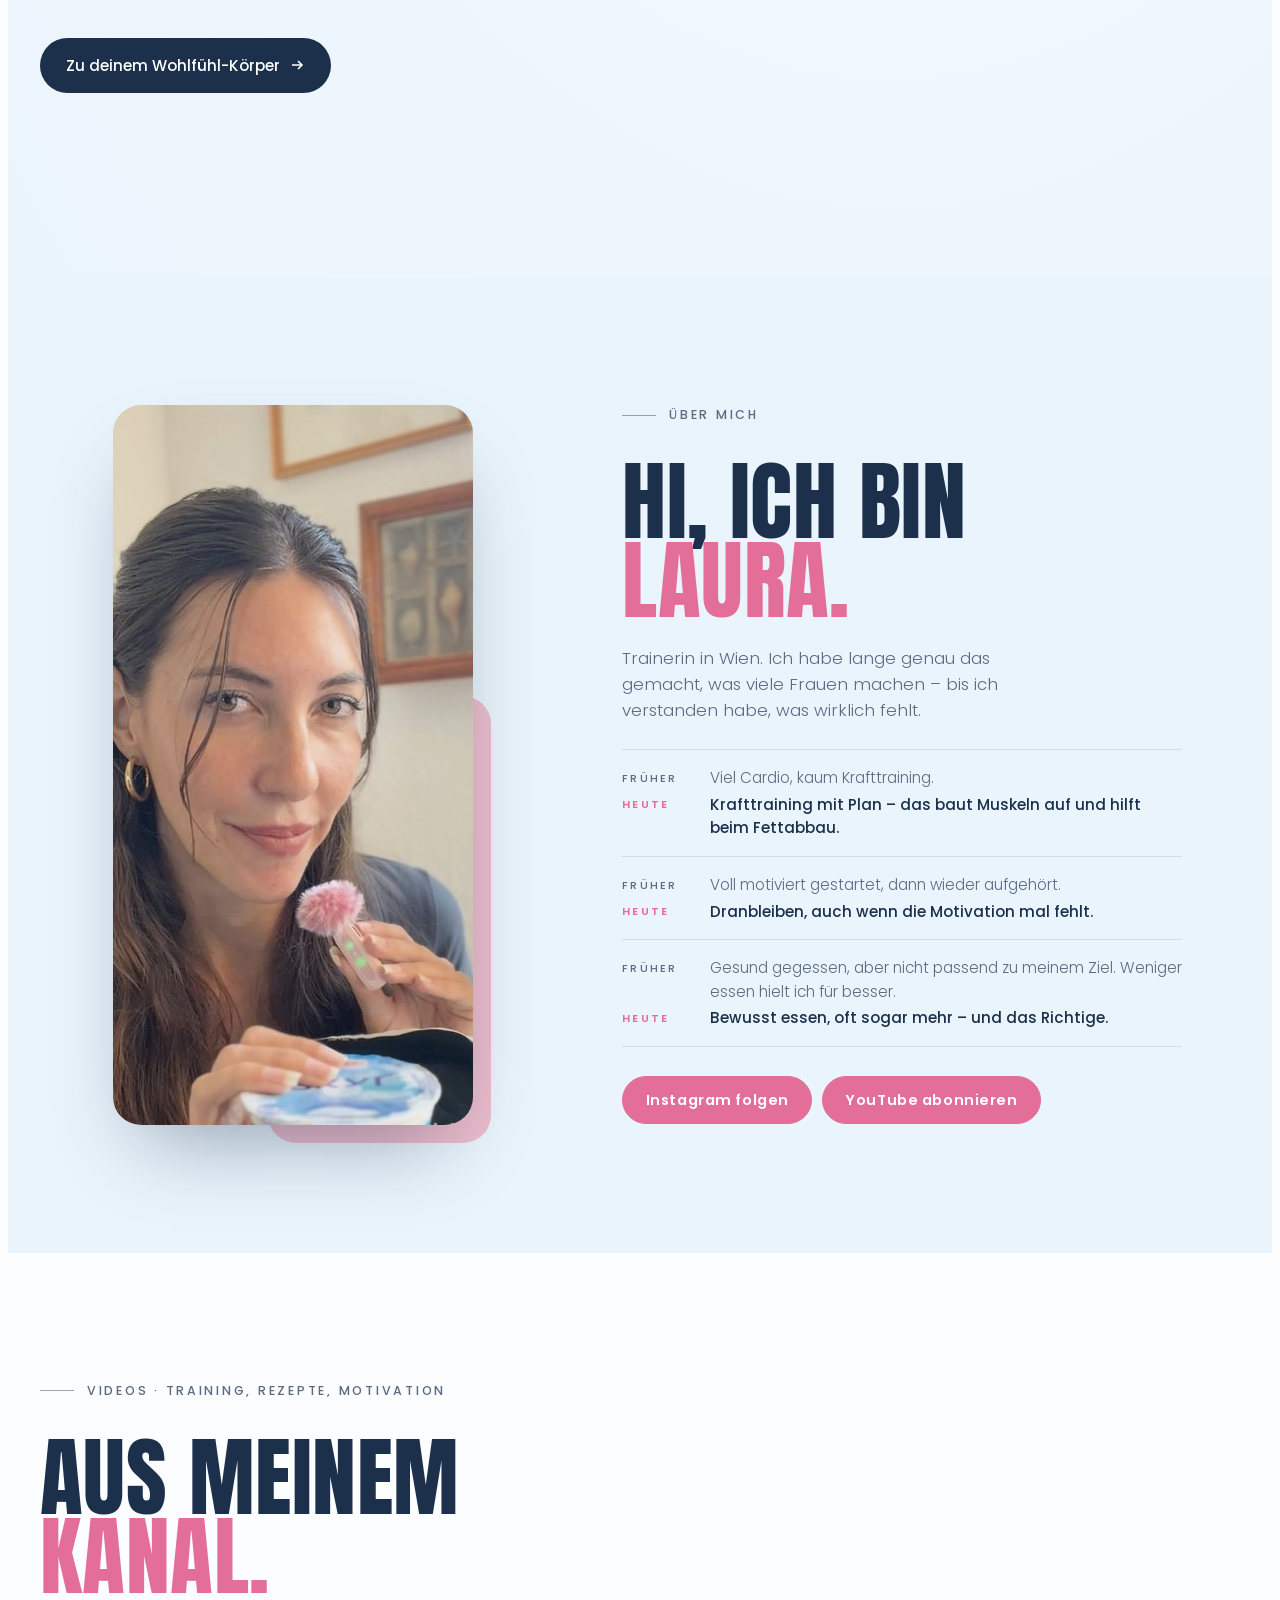
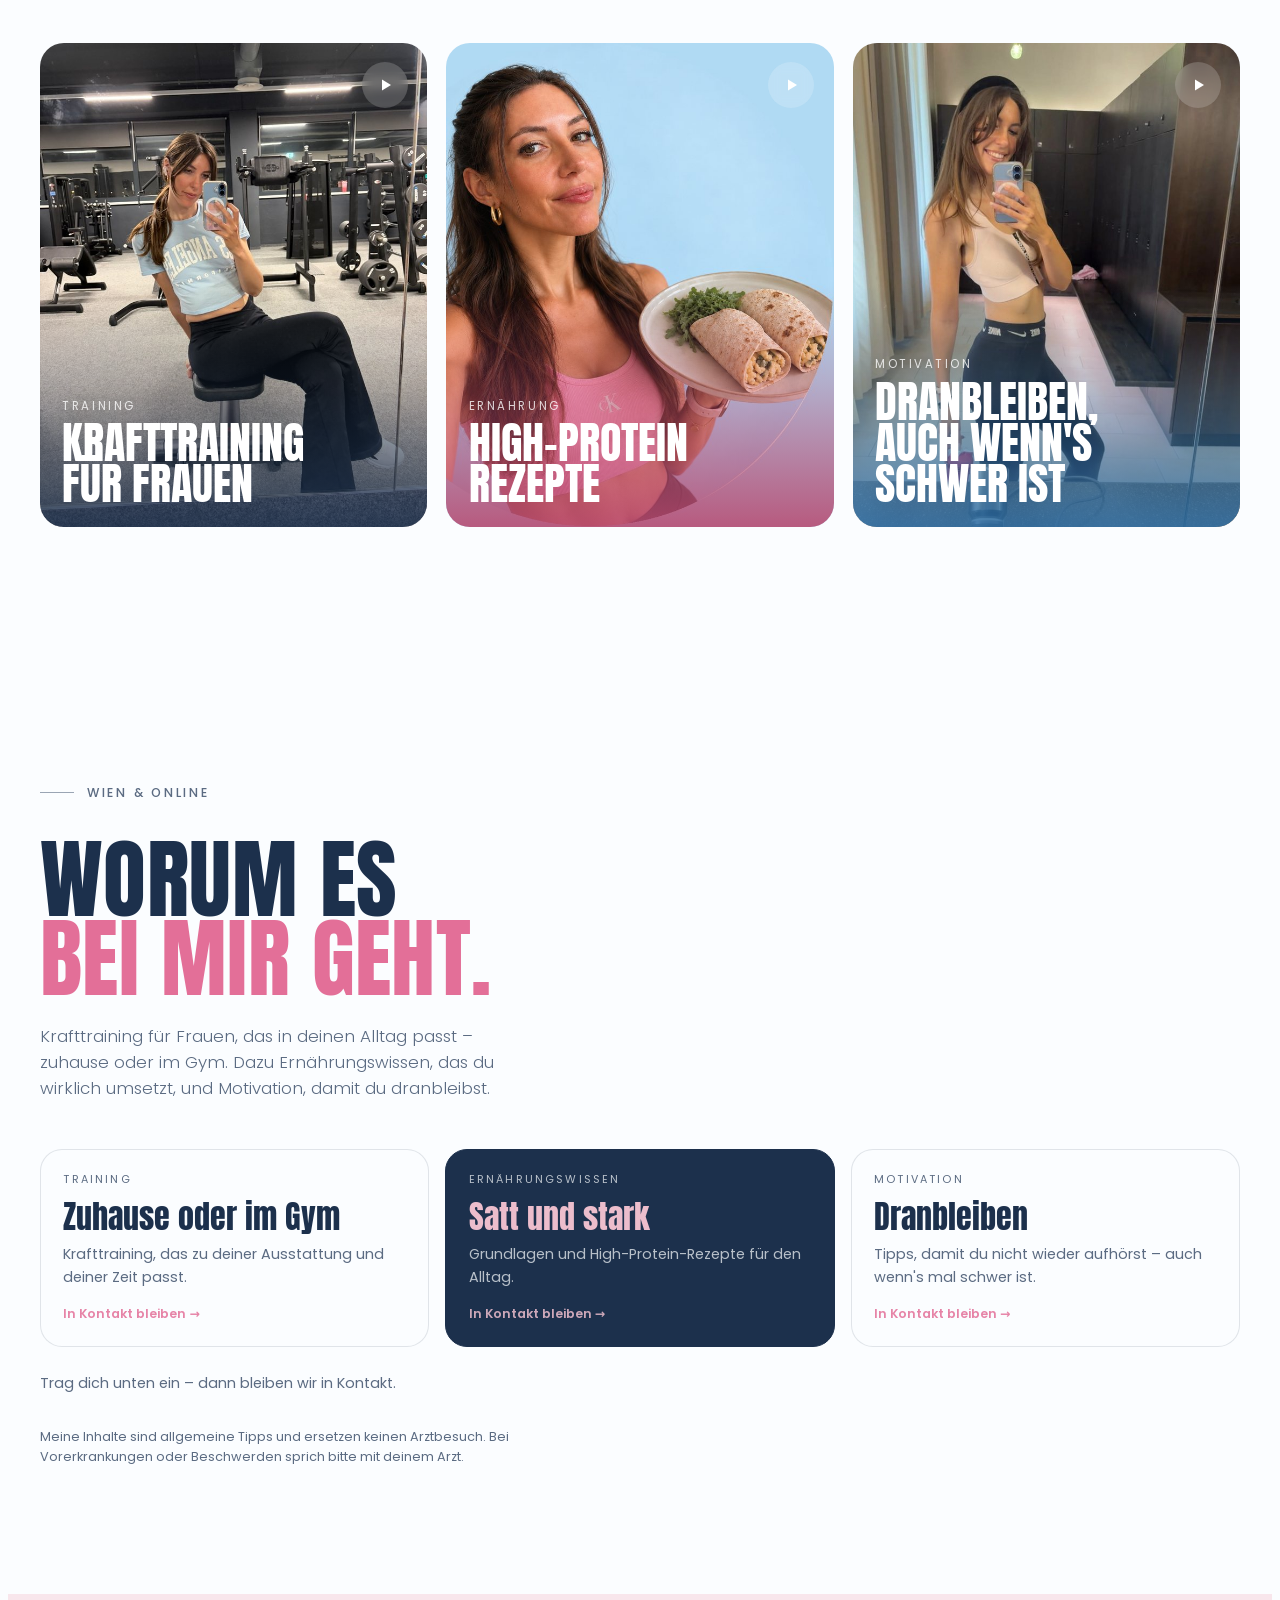
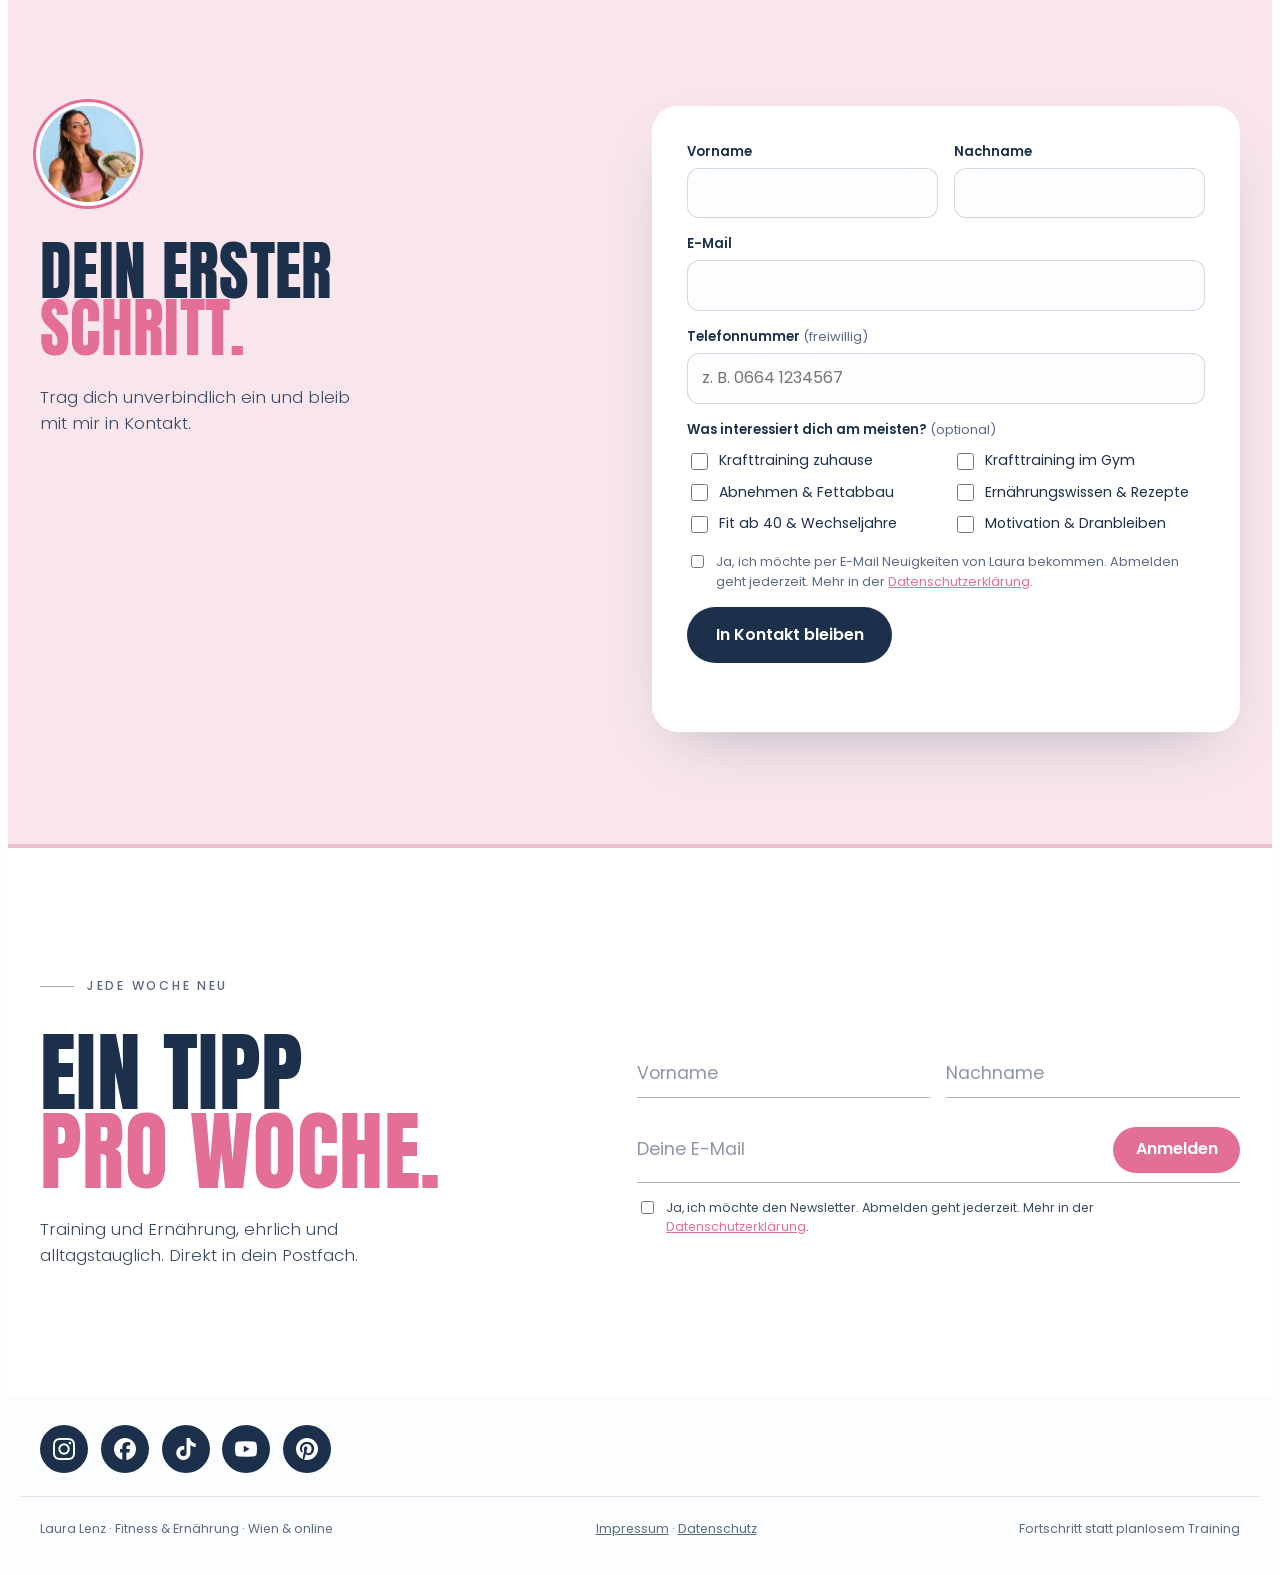
==== commit 63f5abb8: "Dein erster Schritt → eigenes Brevo-Formular (Liste Erster Schritt – kontaktieren) Co-Authored-By: C" ====
--- a/index.html
+++ b/index.html
@@ -550,6 +550,7 @@
   window.addEventListener('scroll',onScroll,{passive:true});onScroll();
 
   var BREVO='https://b78da8fa.sibforms.com/serve/[base64]';
+  var BREVO_ERSTER_SCHRITT='https://b78da8fa.sibforms.com/serve/[base64]';
   var OKMSG='Fast geschafft! Bitte bestätige deine Anmeldung in der E-Mail, die wir dir gerade geschickt haben.';
   function tel(v){var d=(v||'').replace(/[^0-9+]/g,'');if(!d)return null;var cc='+43';
     if(d.indexOf('+')===0||d.indexOf('00')===0){d=d.replace(/^\+|^00/,'');if(d.indexOf('43')===0){d=d.slice(2);}else if(d.indexOf('49')===0){cc='+49';d=d.slice(2);}else if(d.indexOf('41')===0){cc='+41';d=d.slice(2);}}
@@ -560,12 +561,12 @@
     fd.append('OPT_IN','1');fd.append('email_address_check',o.hp||'');fd.append('locale','de');fd.append('html_type','simple');
     if(o.hp){out.textContent=OKMSG;return;}
     btn.disabled=true;out.textContent='Einen Moment …';
-    fetch(BREVO,{method:'POST',mode:'no-cors',body:fd}).then(function(){out.textContent=OKMSG;}).catch(function(){out.textContent='Das hat leider nicht geklappt. Bitte versuche es gleich noch einmal.';btn.disabled=false;});}
+    fetch(o.url||BREVO,{method:'POST',mode:'no-cors',body:fd}).then(function(){out.textContent=OKMSG;}).catch(function(){out.textContent='Das hat leider nicht geklappt. Bitte versuche es gleich noch einmal.';btn.disabled=false;});}
   var klForm=document.getElementById('kl-form'),klOut=document.getElementById('kl-out');
   klForm.addEventListener('submit',function(e){e.preventDefault();
     if(!klForm.checkValidity()){klOut.textContent='Bitte Vorname, Nachname, E-Mail und das Häkchen ausfüllen.';return;}
     var t=document.getElementById('kl-tel').value.trim(),tt=tel(t);if(t&&!tt){klOut.textContent='Bitte die Telefonnummer prüfen (oder leer lassen).';return;}
-    send({v:klForm.VORNAME.value.trim(),n:klForm.NACHNAME.value.trim(),e:klForm.EMAIL.value.trim(),t:tt,hp:klForm.email_address_check.value,
+    send({url:BREVO_ERSTER_SCHRITT,v:klForm.VORNAME.value.trim(),n:klForm.NACHNAME.value.trim(),e:klForm.EMAIL.value.trim(),t:tt,hp:klForm.email_address_check.value,
       th:[].slice.call(klForm.querySelectorAll('input[name=thema]:checked')).map(function(x){return x.value;})},klOut,klForm.querySelector('button'));});
   var f=document.getElementById('nl'),m=document.getElementById('nl-msg');
   f.addEventListener('submit',function(e){e.preventDefault();
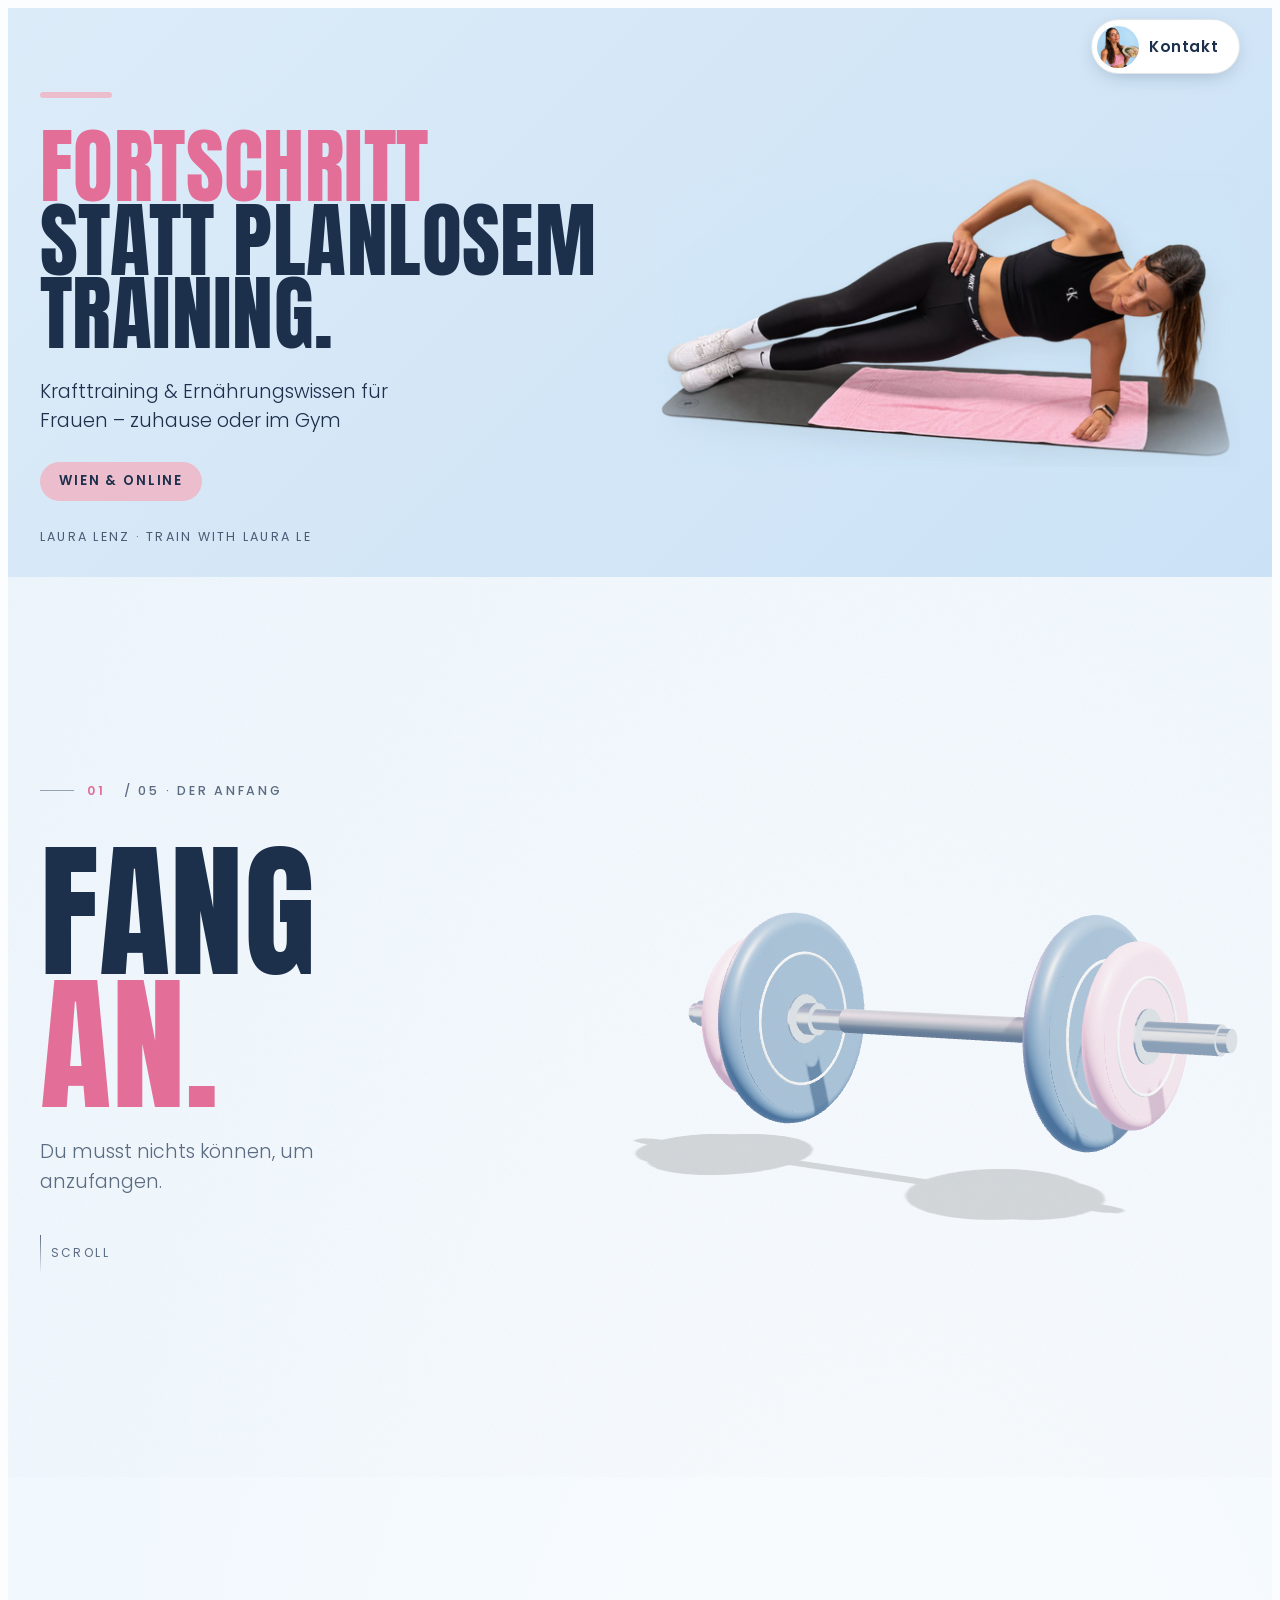
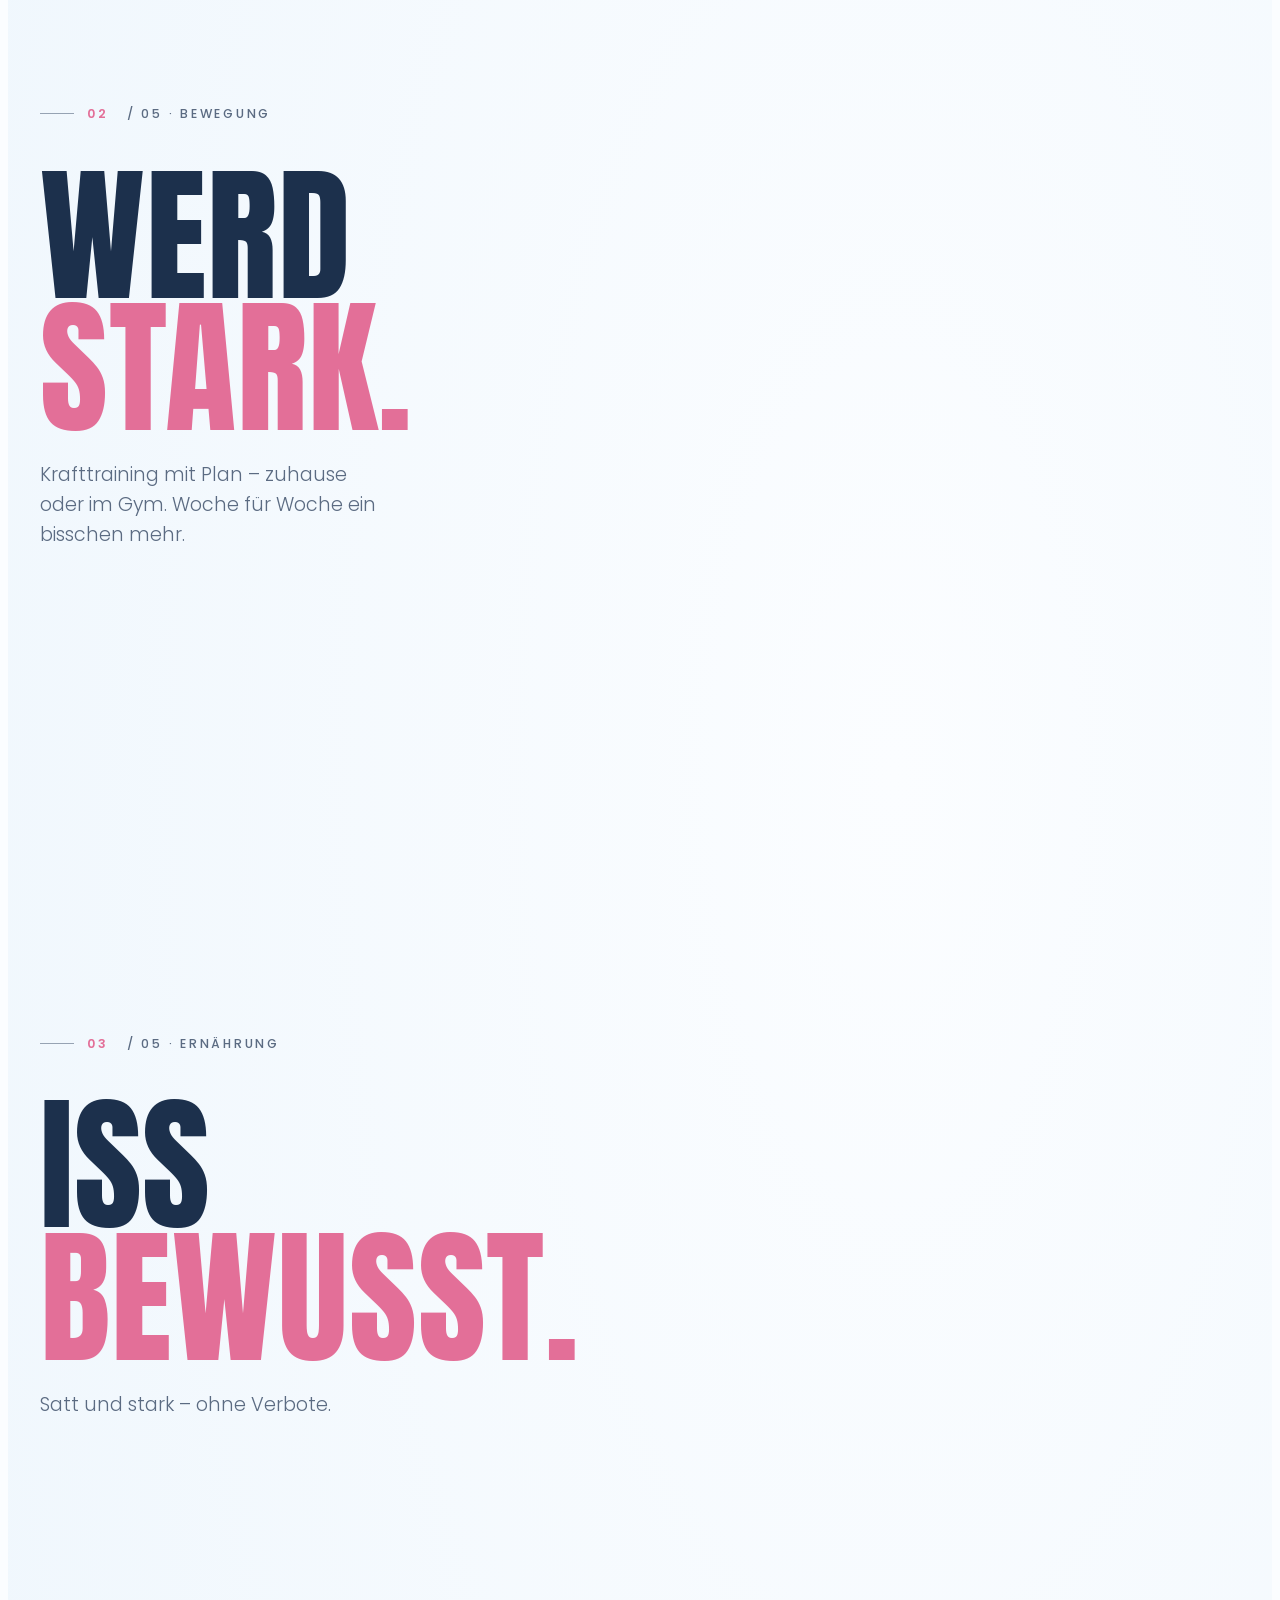
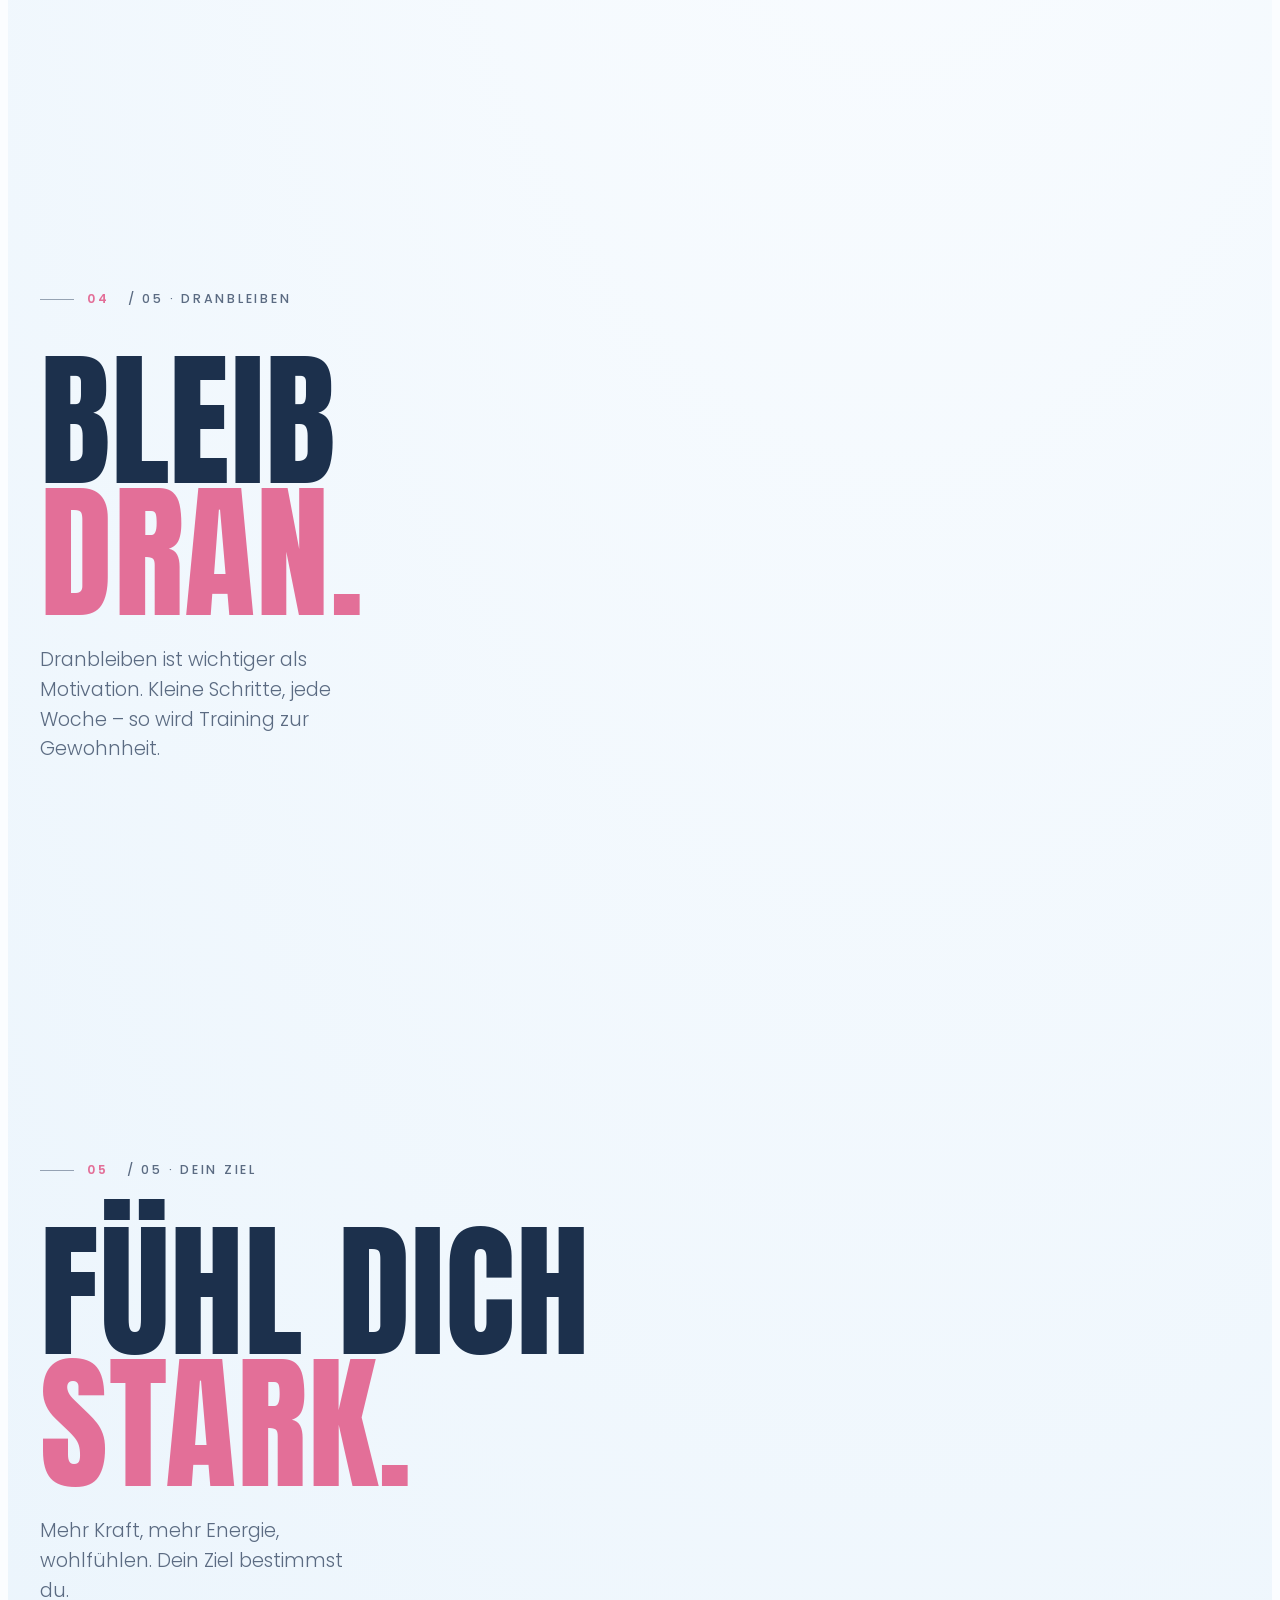
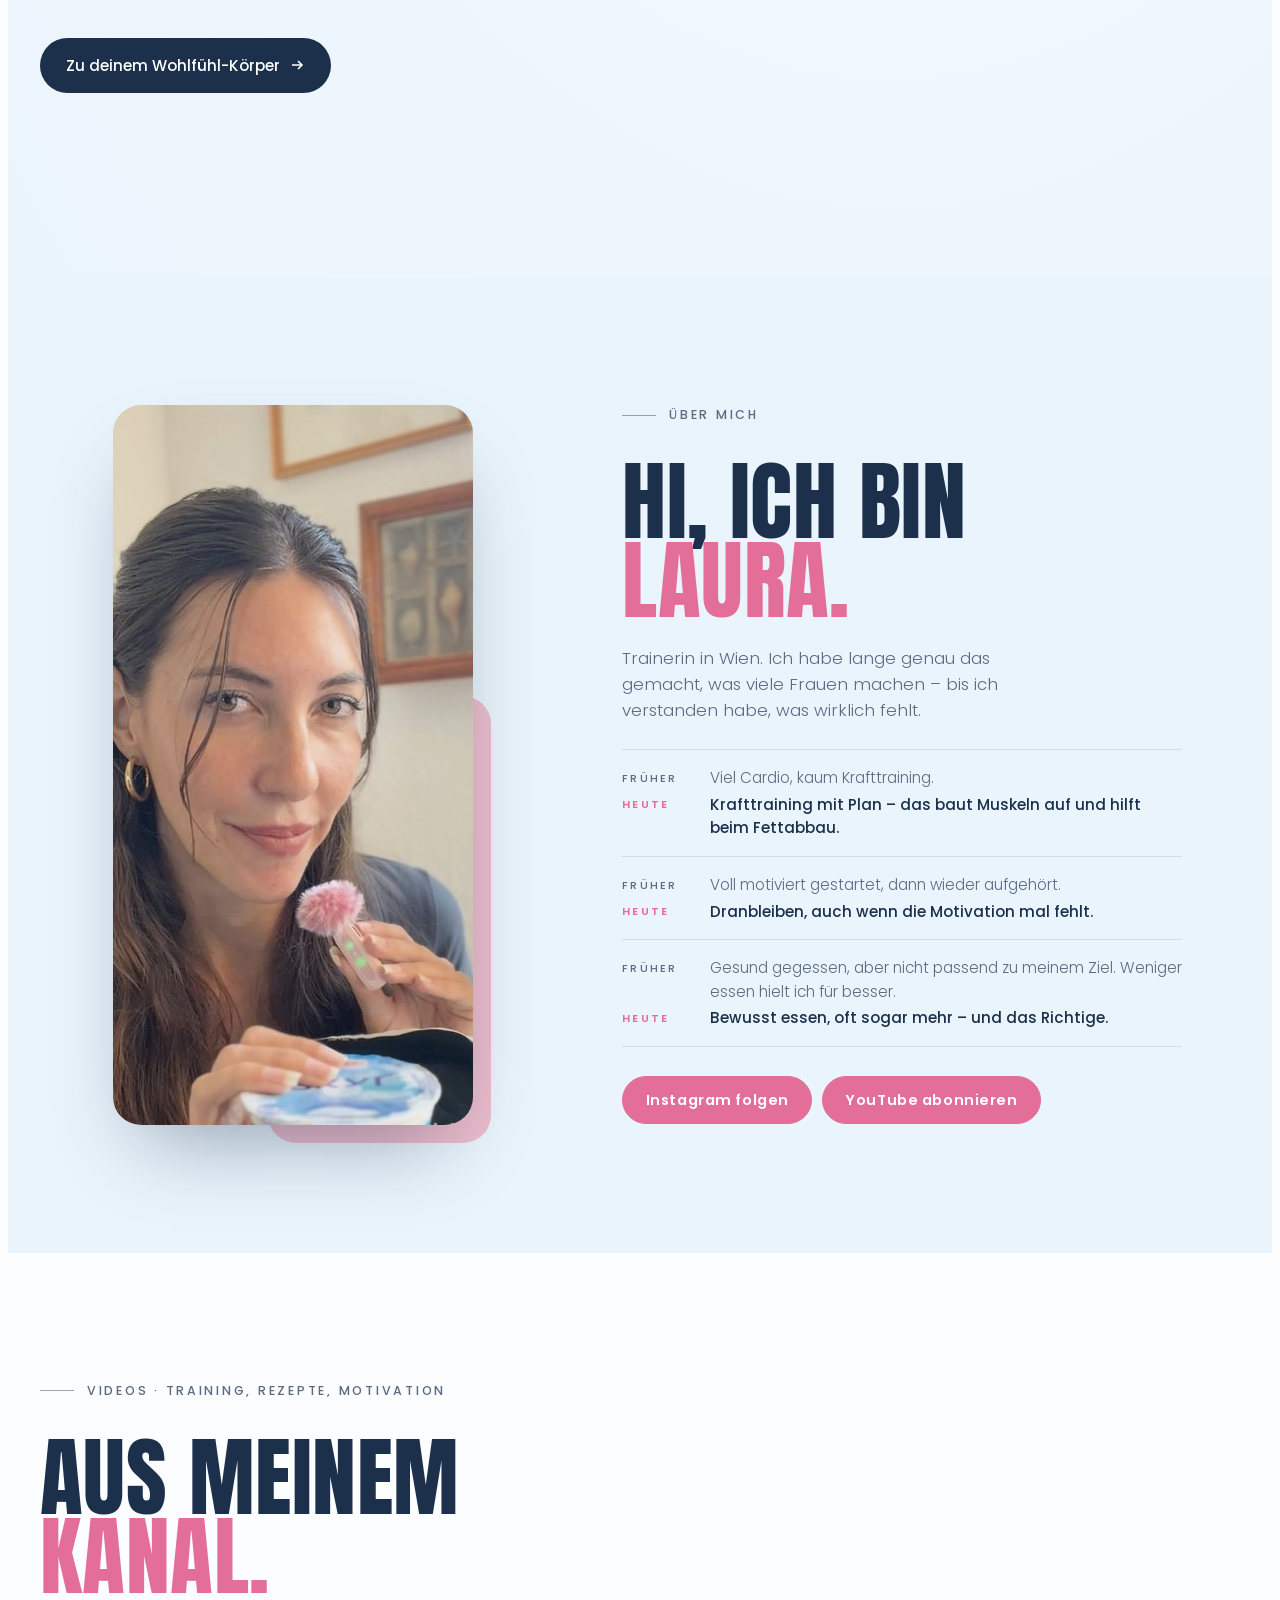
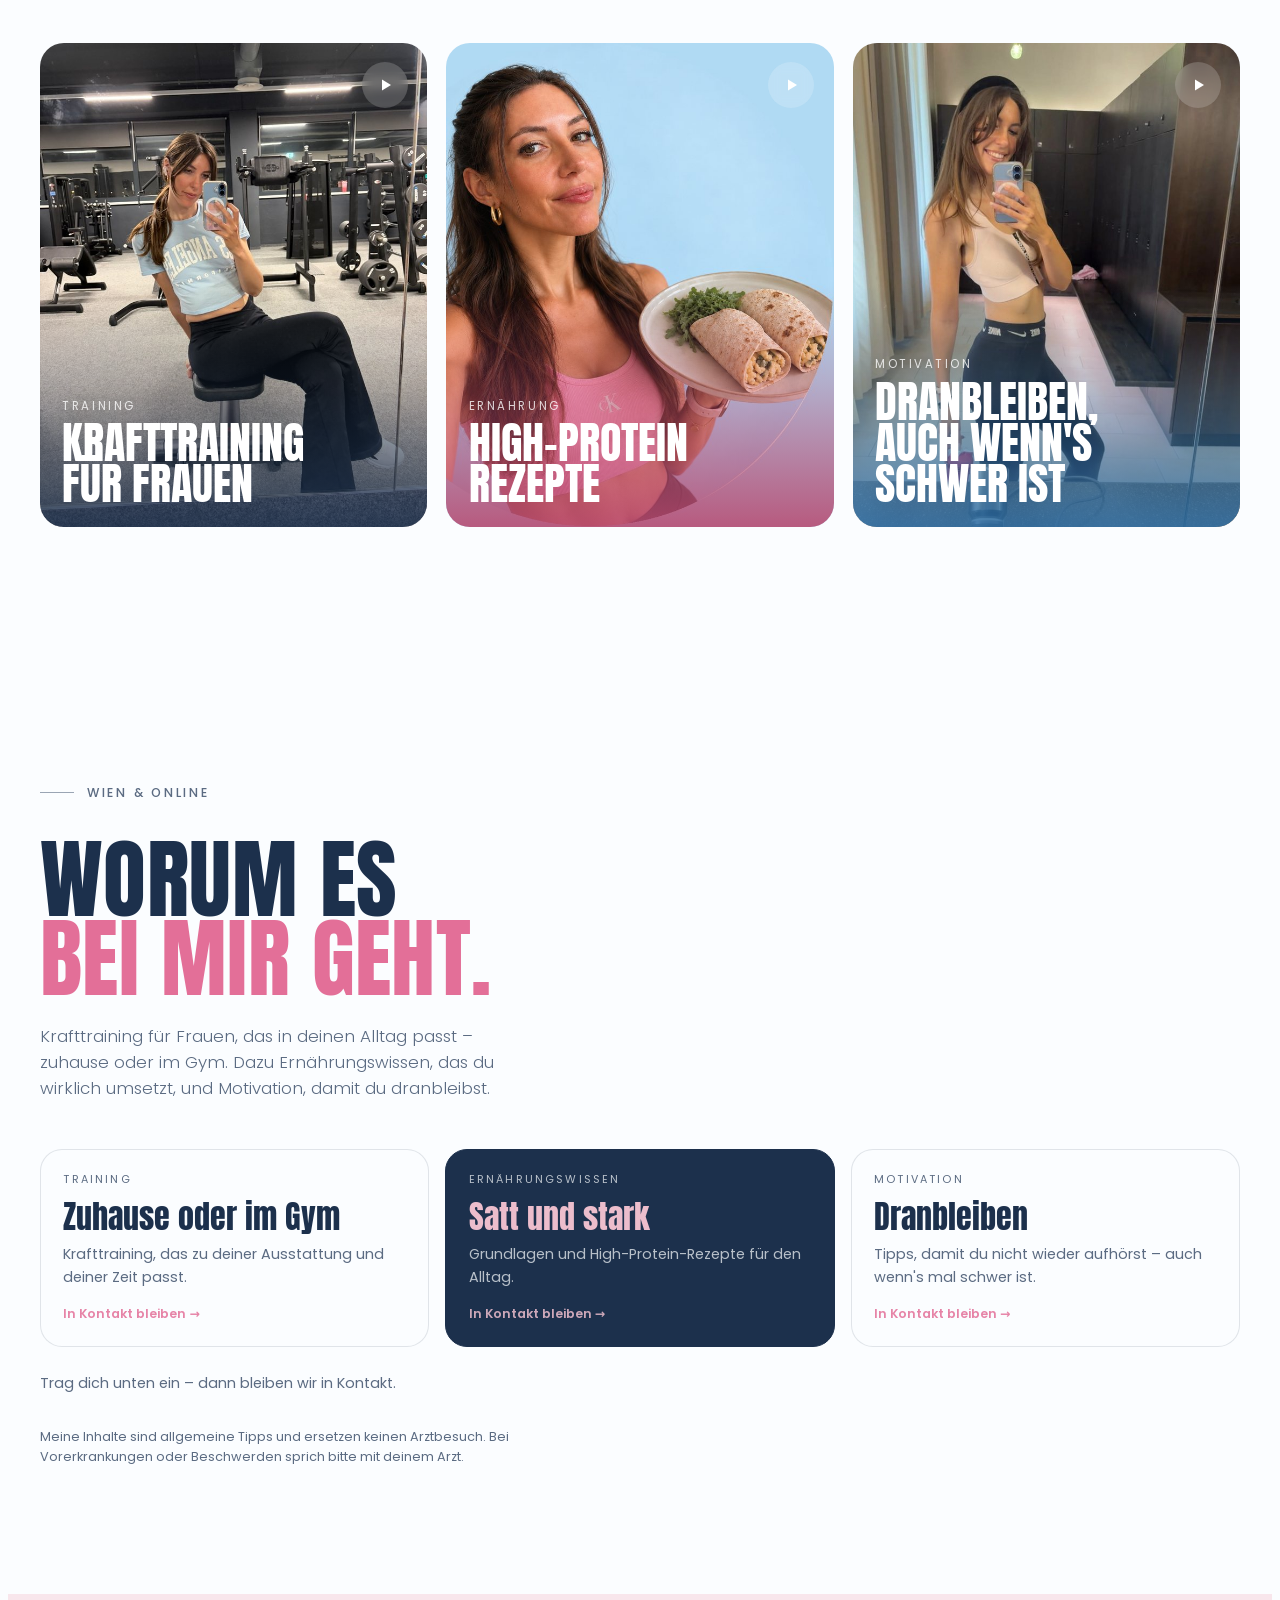
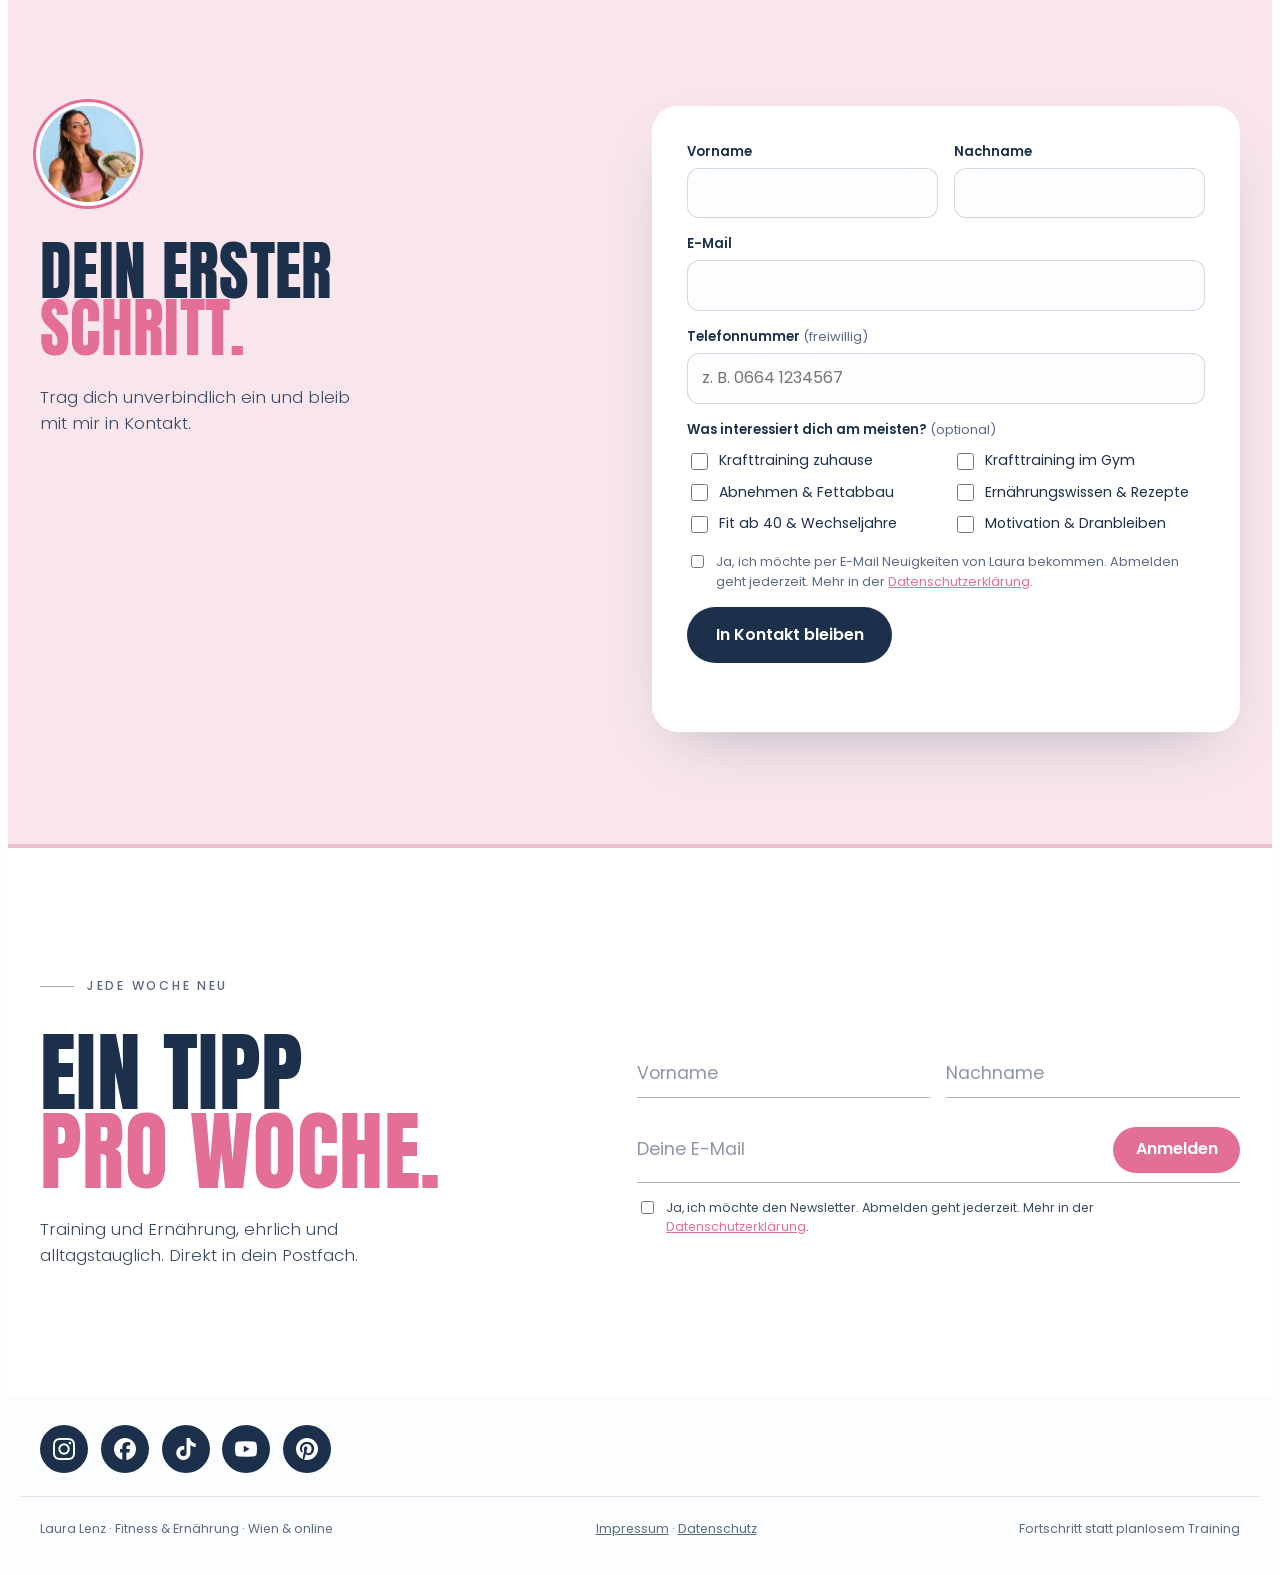
==== commit 81f7c54c: "Rundes Favicon (Profilbild) Co-Authored-By: Claude Opus 5.5 <noreply@anthropic.com> Claude-Session: " ====
--- a/index.html
+++ b/index.html
@@ -9,7 +9,9 @@
 <meta property="og:title" content="Train with Laura Le">
 <meta property="og:description" content="Krafttraining & Ernährungswissen für Frauen – zuhause oder im Gym. Laura Lenz, Wien & online. Fortschritt statt planlosem Training.">
 <meta property="og:image" content="https://trainwithlaurale.com/bilder/profilbild.jpg">
-<link rel="icon" href="bilder/profilbild.jpg">
+<link rel="icon" type="image/png" sizes="64x64" href="favicon.png">
+<link rel="icon" type="image/png" sizes="512x512" href="favicon-512.png">
+<link rel="apple-touch-icon" href="apple-touch-icon.png">
 <style>
 /* Layout: eine 3D-Bühne bleibt beim Scrollen stehen (sticky); darüber laufen 5 Stationen mit riesiger Überschrift links. Die Hantel bekommt beim Scrollen Scheiben, eine Schüssel füllt sich mit Beeren. */
 :root{
